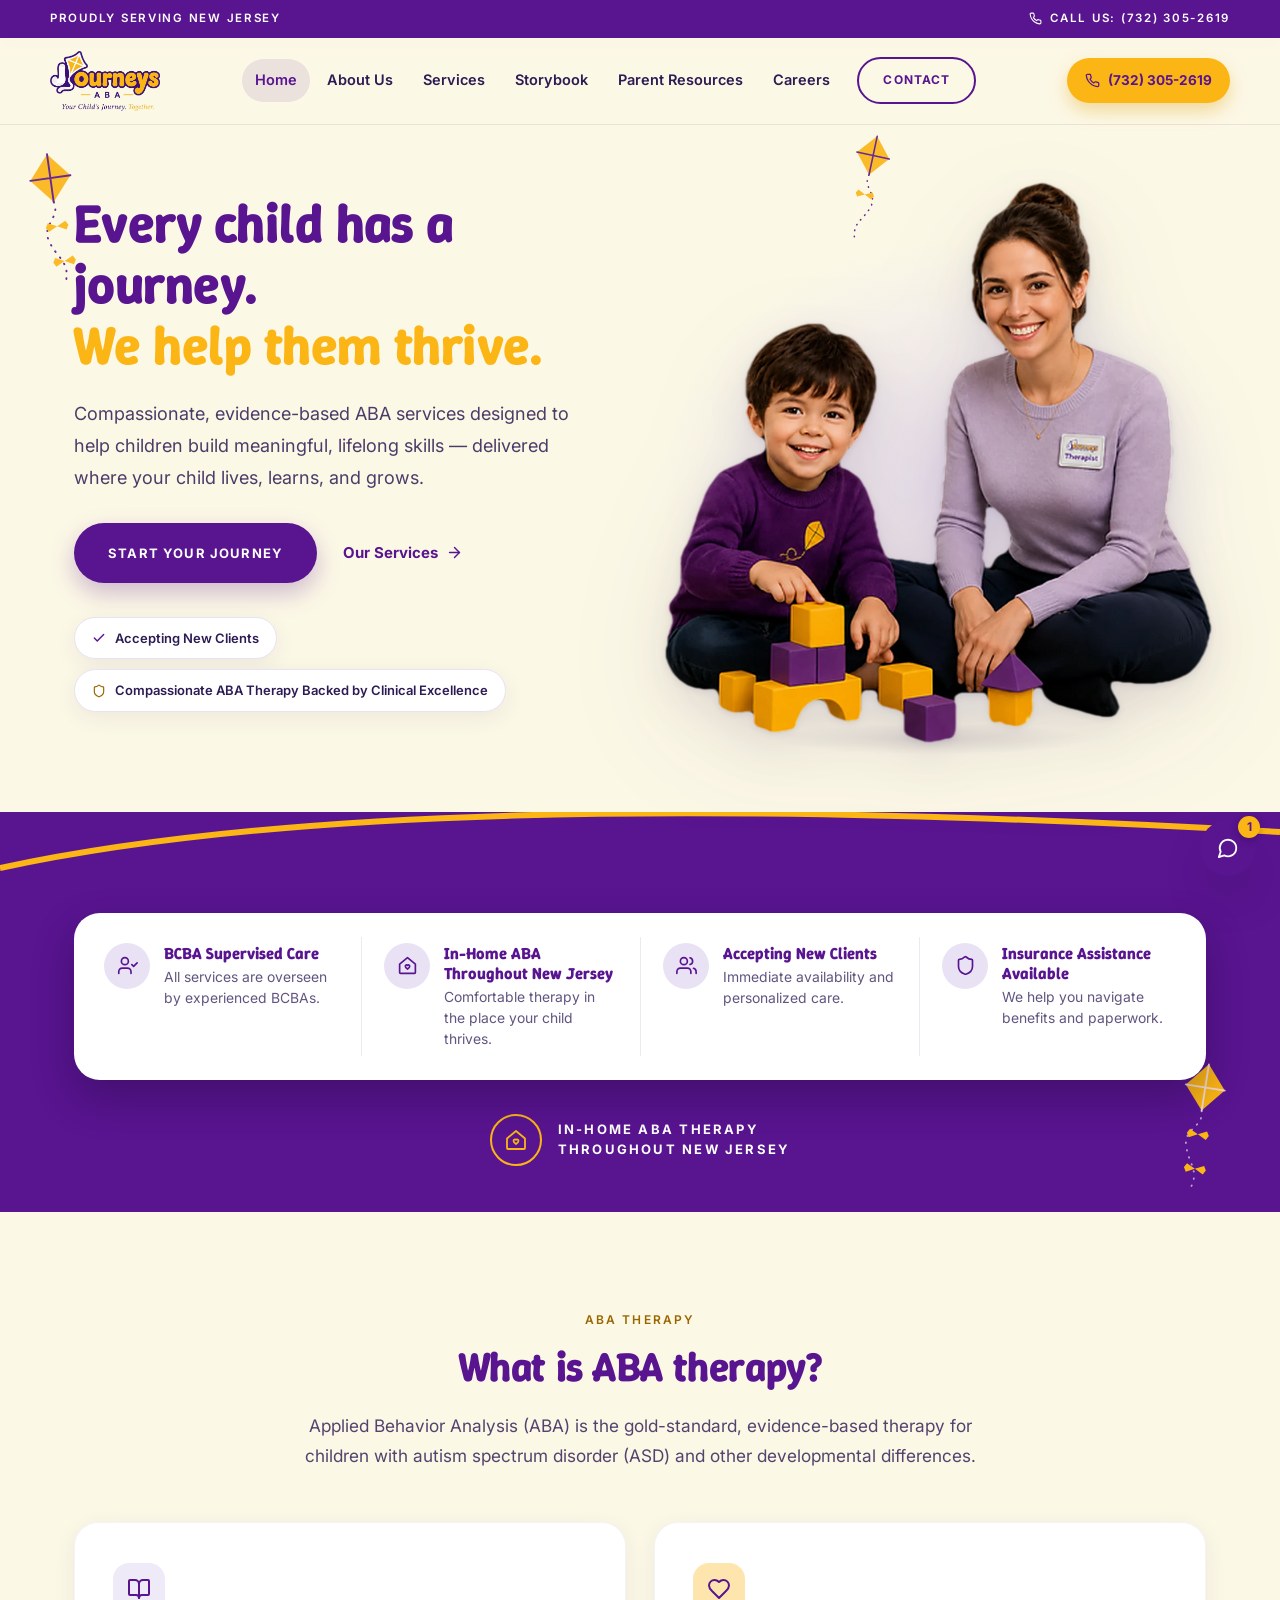
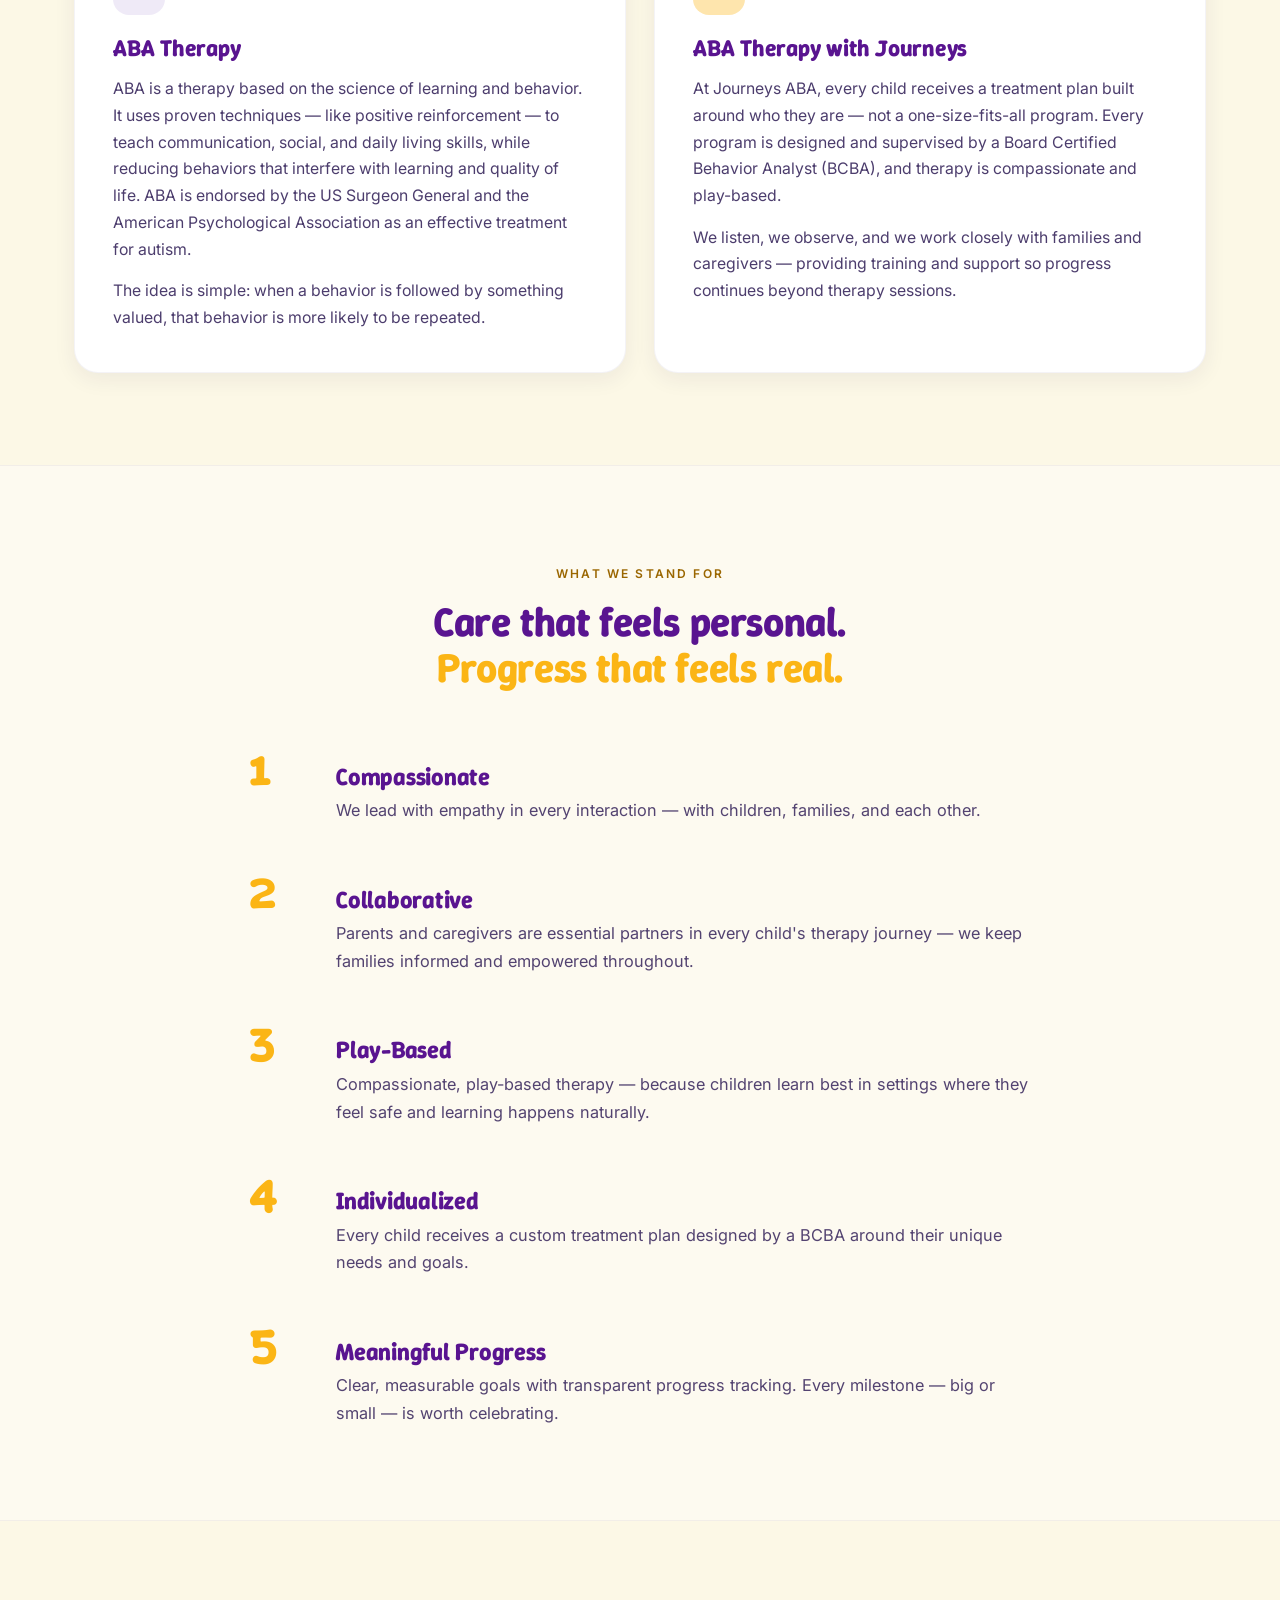
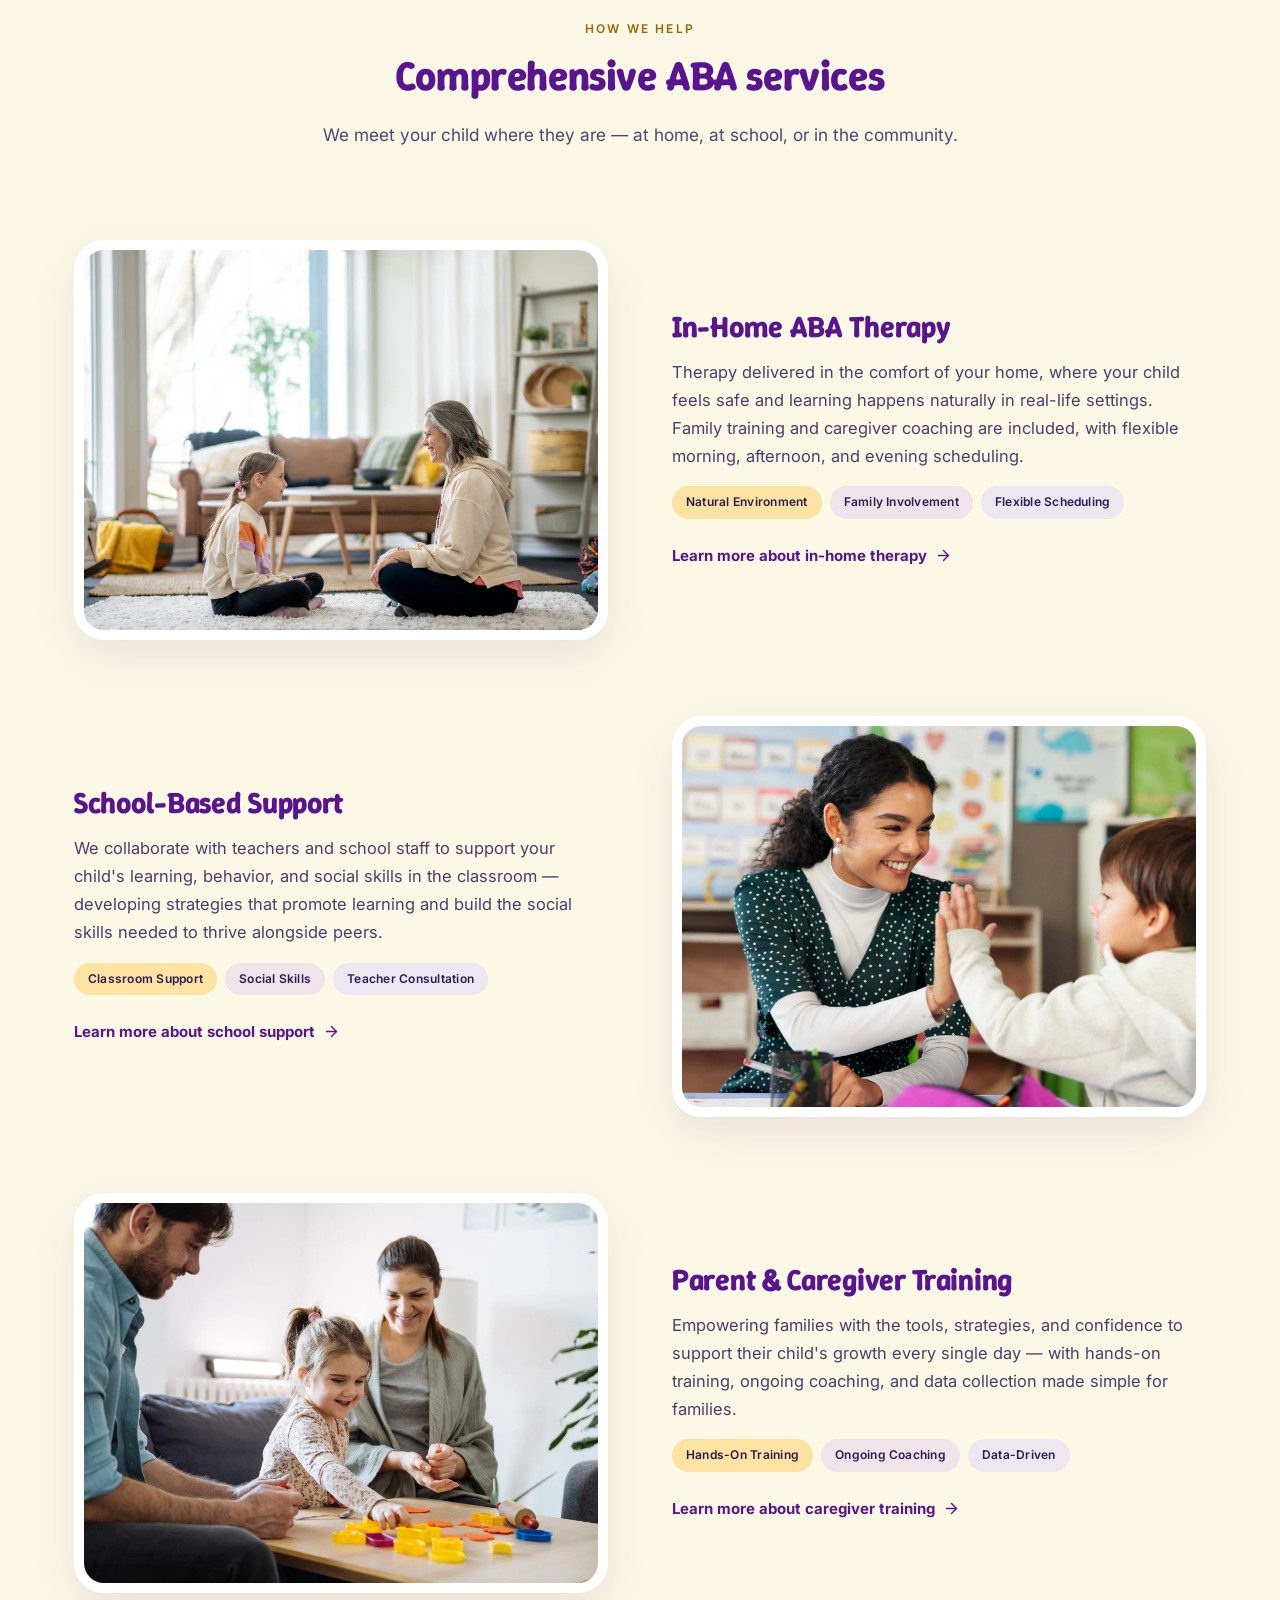
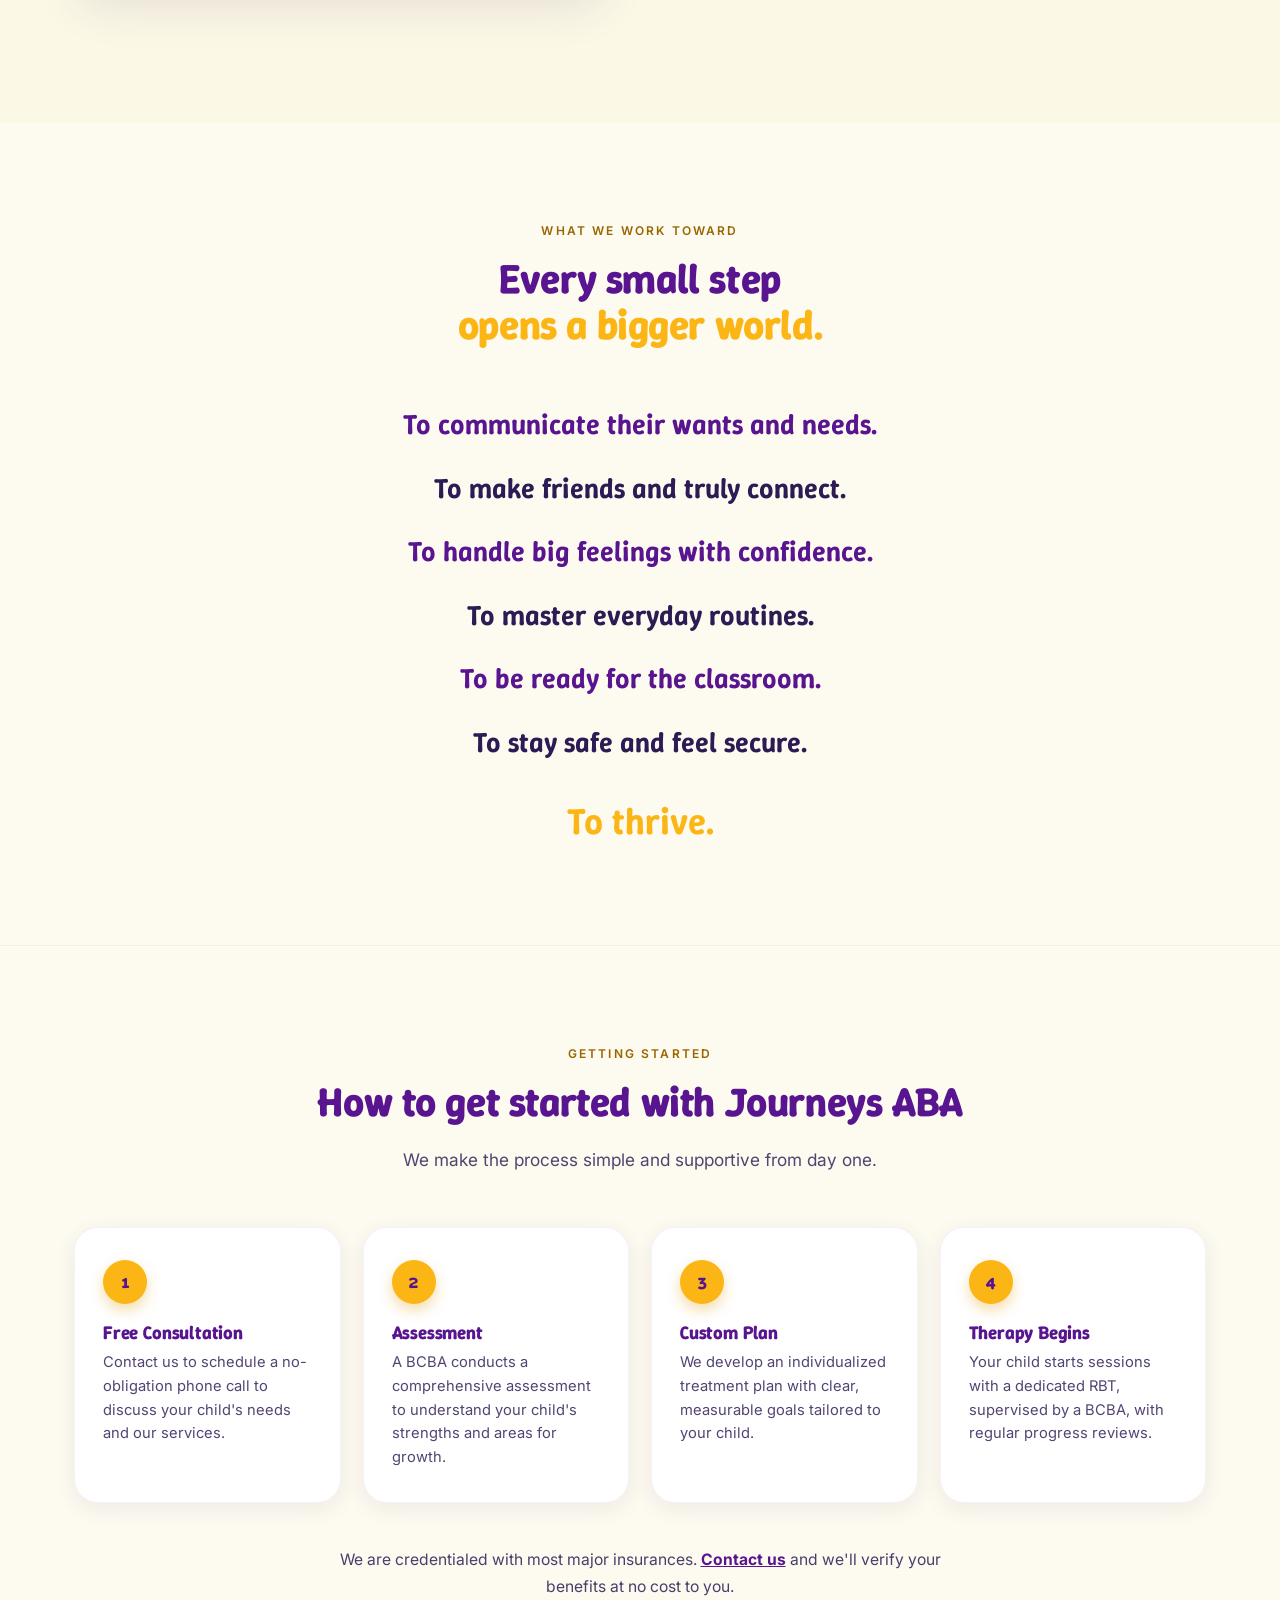
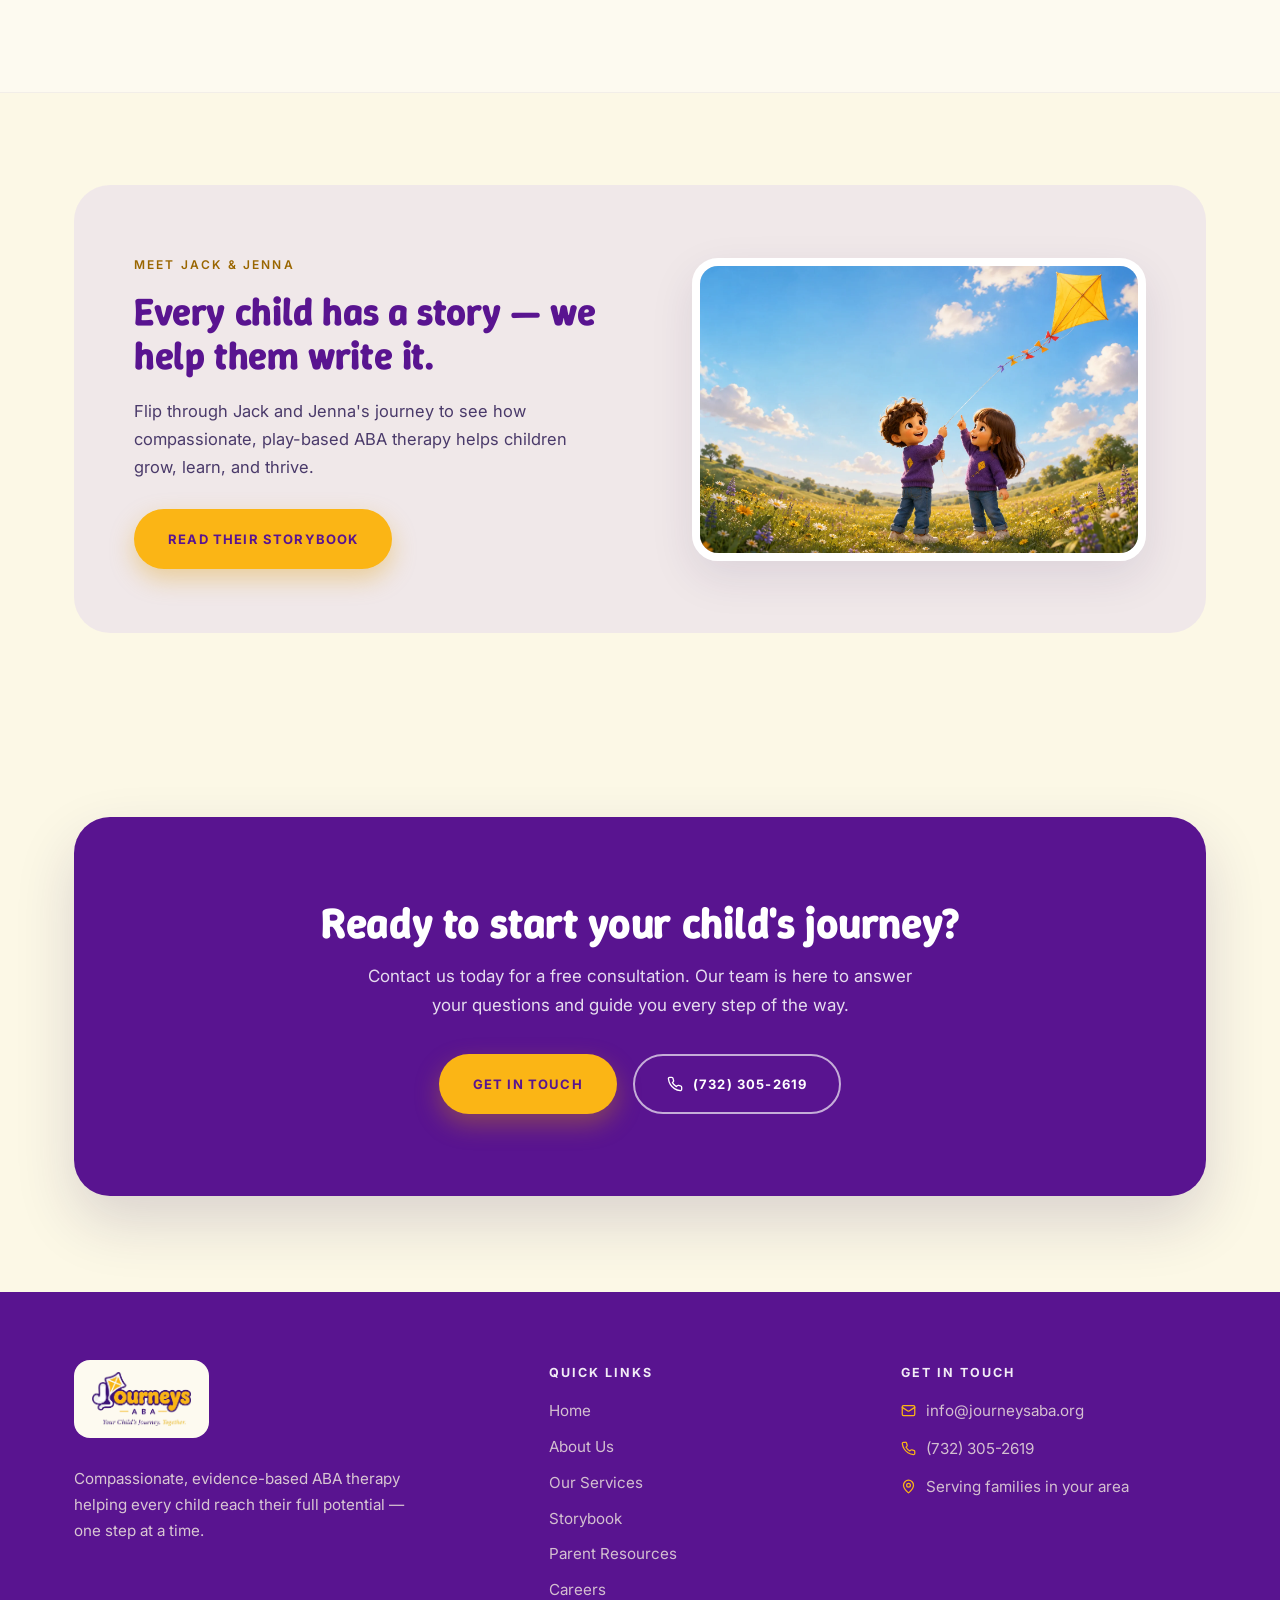
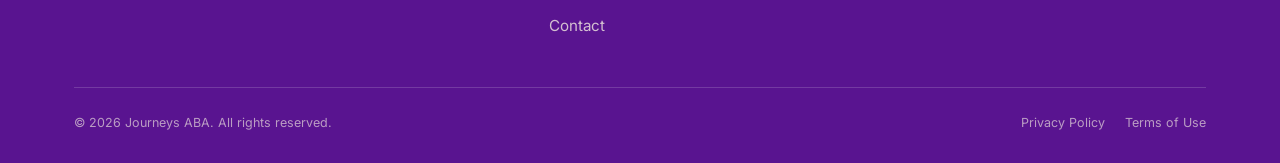
==== index.html @ 52d66a14 "Chat popup: close button + fits short screens - X button top-left of the chat header (his spec), wir" ====
<!doctype html>
<html lang="en">
<head>
  <meta charset="UTF-8">
  <link rel="icon" href="images/favicon.ico">
  <meta name="viewport" content="width=device-width, initial-scale=1.0">
  <title>ABA Therapy in New Jersey — Journeys ABA</title>
  <link rel="canonical" href="https://journeysaba.org/">
  <meta name="description" content="In-home, school and community ABA therapy for children with autism across New Jersey. BCBA-supervised, evidence-based, and accepting new clients.">
  <meta property="og:title" content="ABA Therapy in New Jersey — Journeys ABA">
  <meta property="og:description" content="In-home, school and community ABA therapy for children with autism across New Jersey. BCBA-supervised, evidence-based, and accepting new clients.">
  <meta property="og:type" content="website">
  <meta property="og:url" content="https://journeysaba.org/">
  <meta property="og:site_name" content="Journeys ABA">
  <meta property="og:image" content="https://journeysaba.org/images/og-card.jpg">
  <meta property="og:image:alt" content="A Journeys ABA therapist working through picture flashcards with a young boy at a table">
  <meta name="twitter:card" content="summary_large_image">
  <meta name="theme-color" content="#591490">
  <link rel="preconnect" href="https://fonts.googleapis.com">
  <link rel="preconnect" href="https://fonts.gstatic.com" crossorigin>
  <link href="https://fonts.googleapis.com/css2?family=Inter:wght@400;500;600;700&amp;family=Winky+Sans:wght@500;600;700&amp;display=swap" rel="stylesheet">
  <link rel="stylesheet" href="home.css">
  <script type="application/ld+json">{"@context":"https://schema.org","@type":"MedicalBusiness","name":"Journeys ABA","url":"https://journeysaba.org/","description":"Journeys ABA provides evidence-based Applied Behavior Analysis therapy for children with autism and developmental differences. In-home, school, and community-based services in New Jersey.","areaServed":{"@type":"State","name":"New Jersey"},"medicalSpecialty":"Applied Behavior Analysis","telephone":"+17323052619","logo":"https://journeysaba.org/images/assets-journeys-logo-transparent.png","image":"https://journeysaba.org/images/og-card.jpg","email":"info@journeysaba.org","address":{"@type":"PostalAddress","addressRegion":"NJ","addressCountry":"US"},"openingHoursSpecification":[{"@type":"OpeningHoursSpecification","dayOfWeek":["Monday","Tuesday","Wednesday","Thursday","Friday"],"opens":"08:00","closes":"18:00"}]}</script>
</head>
<body>

  <!-- 1. Top bar -->
  <div class="topbar">
    <div class="container topbar-inner">
      <span>Proudly Serving New Jersey</span>
      <a href="tel:+17323052619" aria-label="Call Journeys ABA at (732) 305-2619">
        <svg xmlns="http://www.w3.org/2000/svg" width="13" height="13" viewBox="0 0 24 24" fill="none" stroke="currentColor" stroke-width="2" stroke-linecap="round" stroke-linejoin="round" aria-hidden="true"><path d="M22 16.92v3a2 2 0 0 1-2.18 2 19.79 19.79 0 0 1-8.63-3.07 19.5 19.5 0 0 1-6-6 19.79 19.79 0 0 1-3.07-8.67A2 2 0 0 1 4.11 2h3a2 2 0 0 1 2 1.72 12.84 12.84 0 0 0 .7 2.81 2 2 0 0 1-.45 2.11L8.09 9.91a16 16 0 0 0 6 6l1.27-1.27a2 2 0 0 1 2.11-.45 12.84 12.84 0 0 0 2.81.7A2 2 0 0 1 22 16.92z"></path></svg>
        Call Us: (732) 305-2619
      </a>
    </div>
  </div>

  <!-- 2. Header -->
  <header class="site-header" id="siteHeader">
    <div class="container header-inner">
      <a class="logo" href="index.html" aria-label="Journeys ABA — Home">
        <img src="images/assets-journeys-logo-transparent.png" alt="Journeys ABA logo — Your Child's Journey. Together.">
      </a>
      <nav class="nav" id="siteNav" aria-label="Main navigation">
        <a class="nav-link is-active" href="index.html" aria-current="page">Home</a>
        <a class="nav-link" href="about.html">About Us</a>
        <a class="nav-link" href="services.html">Services</a>
        <a class="nav-link" href="storybook.html">Storybook</a>
        <a class="nav-link" href="resources.html">Parent Resources</a>
        <a class="nav-link" href="careers.html">Careers</a>
        <a class="btn btn--nav-contact" href="contact.html">Contact</a>
      </nav>
      <a class="phone-pill" href="tel:+17323052619" aria-label="Call Journeys ABA at (732) 305-2619">
        <svg xmlns="http://www.w3.org/2000/svg" width="15" height="15" viewBox="0 0 24 24" fill="none" stroke="currentColor" stroke-width="2" stroke-linecap="round" stroke-linejoin="round" aria-hidden="true"><path d="M22 16.92v3a2 2 0 0 1-2.18 2 19.79 19.79 0 0 1-8.63-3.07 19.5 19.5 0 0 1-6-6 19.79 19.79 0 0 1-3.07-8.67A2 2 0 0 1 4.11 2h3a2 2 0 0 1 2 1.72 12.84 12.84 0 0 0 .7 2.81 2 2 0 0 1-.45 2.11L8.09 9.91a16 16 0 0 0 6 6l1.27-1.27a2 2 0 0 1 2.11-.45 12.84 12.84 0 0 0 2.81.7A2 2 0 0 1 22 16.92z"></path></svg>
        <span class="phone-num">(732) 305-2619</span>
      </a>
      <button class="menu-toggle" id="menuToggle" type="button" aria-expanded="false" aria-controls="siteNav" aria-label="Toggle menu">
        <svg class="icon-menu" xmlns="http://www.w3.org/2000/svg" width="22" height="22" viewBox="0 0 24 24" fill="none" stroke="currentColor" stroke-width="2" stroke-linecap="round" stroke-linejoin="round" aria-hidden="true"><line x1="4" x2="20" y1="6" y2="6"></line><line x1="4" x2="20" y1="12" y2="12"></line><line x1="4" x2="20" y1="18" y2="18"></line></svg>
        <svg class="icon-close" xmlns="http://www.w3.org/2000/svg" width="22" height="22" viewBox="0 0 24 24" fill="none" stroke="currentColor" stroke-width="2" stroke-linecap="round" stroke-linejoin="round" aria-hidden="true"><path d="M18 6 6 18"></path><path d="m6 6 12 12"></path></svg>
      </button>
    </div>
  </header>

  <main>

    <!-- 3. Hero -->
    <section class="hero">
      <span class="hero-kite hero-kite--a" aria-hidden="true"><svg viewBox="0 0 120 235" fill="none"><path d="M60 4 92 42 60 80 28 42Z" fill="#FBB515"/><path d="M60 4v76M28 42h64" stroke="#591490" stroke-width="3" stroke-linecap="round"/><path d="M60 80c8 26-24 32-16 60s28 36 18 66" stroke="#591490" stroke-width="3" stroke-dasharray="1 11" stroke-linecap="round"/><path d="M46 112 60 119 46 126 42 119Z M74 112 60 119 74 126 78 119Z" fill="#FBB515"/><path d="M50 168 64 175 50 182 46 175Z M78 168 64 175 78 182 82 175Z" fill="#FBB515"/></svg></span>
      <span class="hero-kite hero-kite--b" aria-hidden="true"><svg viewBox="0 0 120 235" fill="none"><path d="M60 4 92 42 60 80 28 42Z" fill="#FBB515"/><path d="M60 4v76M28 42h64" stroke="#591490" stroke-width="3" stroke-linecap="round"/><path d="M60 80c-8 26 24 32 16 60s-28 36-18 66" stroke="#591490" stroke-width="3" stroke-dasharray="1 11" stroke-linecap="round"/><path d="M46 112 60 119 46 126 42 119Z M74 112 60 119 74 126 78 119Z" fill="#FBB515"/></svg></span>
      <div class="container">
        <div class="hero-grid">
        <div class="hero-copy">
          <h1 class="two-tone reveal">
            <span class="line-purple">Every child has a journey.</span>
            <span class="line-gold">We help them thrive.</span>
          </h1>
          <p class="hero-lead reveal" style="--d:.1s">Compassionate, evidence-based ABA services designed to help children build meaningful, lifelong skills — delivered where your child lives, learns, and grows.</p>
          <div class="hero-ctas reveal" style="--d:.15s">
            <a class="btn btn--purple" href="contact.html">Start Your Journey</a>
            <a class="link-arrow" href="services.html">Our Services
              <svg xmlns="http://www.w3.org/2000/svg" width="17" height="17" viewBox="0 0 24 24" fill="none" stroke="currentColor" stroke-width="2" stroke-linecap="round" stroke-linejoin="round" aria-hidden="true"><path d="M5 12h14"></path><path d="m12 5 7 7-7 7"></path></svg>
            </a>
          </div>
          <div class="hero-chips reveal" style="--d:.2s">
            <span class="chip chip--gold">
              <svg xmlns="http://www.w3.org/2000/svg" width="14" height="14" viewBox="0 0 24 24" fill="none" stroke="currentColor" stroke-width="2.4" stroke-linecap="round" stroke-linejoin="round" aria-hidden="true"><path d="M20 6 9 17l-5-5"></path></svg>
              Accepting New Clients
            </span>
            <span class="chip">
              <svg xmlns="http://www.w3.org/2000/svg" width="14" height="14" viewBox="0 0 24 24" fill="none" stroke="currentColor" stroke-width="2" stroke-linecap="round" stroke-linejoin="round" aria-hidden="true"><path d="M20 13c0 5-3.5 7.5-7.66 8.95a1 1 0 0 1-.67-.01C7.5 20.5 4 18 4 13V6a1 1 0 0 1 1-1c2 0 4.5-1.2 6.24-2.72a1.17 1.17 0 0 1 1.52 0C14.51 3.81 17 5 19 5a1 1 0 0 1 1 1z"></path></svg>
              Compassionate ABA Therapy Backed by Clinical Excellence
            </span>
          </div>
        </div>

        <div class="hero-art reveal" style="--d:.1s">
          <picture>
            <source srcset="images/home-hero-cutout-v8.webp" type="image/webp">
            <img src="images/home-hero-cutout-v8.jpg" alt="A Journeys ABA therapist and a young boy in a purple kite sweater smiling together beside a tower of purple and gold blocks" fetchpriority="high" width="1100" height="1117">
          </picture>
        </div>
        </div>
      </div>

      <div class="hero-foot">
        <span class="foot-kite" aria-hidden="true"><svg viewBox="0 0 120 235" fill="none"><path d="M60 4 92 42 60 80 28 42Z" fill="#FBB515"/><path d="M60 4v76M28 42h64" stroke="#F1E4FA" stroke-width="3" stroke-linecap="round" opacity=".8"/><path d="M60 80c8 26-24 32-16 60s28 36 18 66" stroke="#F1E4FA" stroke-width="3" stroke-dasharray="1 11" stroke-linecap="round" opacity=".65"/><path d="M46 112 60 119 46 126 42 119Z M74 112 60 119 74 126 78 119Z" fill="#FBB515"/><path d="M50 168 64 175 50 182 46 175Z M78 168 64 175 78 182 82 175Z" fill="#FBB515"/></svg></span>
        <svg class="hero-foot-curve" viewBox="0 0 1440 92" preserveAspectRatio="none" aria-hidden="true">
          <path d="M0 92V70C300 12 760 0 1440 34v58Z" fill="#591490"></path>
          <path d="M0 56C302 -2 762 -14 1440 20" fill="none" stroke="#FBB515" stroke-width="6"></path>
        </svg>
        <div class="container hero-foot-inner">
        <ul class="hero-features reveal" style="--d:.25s">
          <li>
            <span class="hf-ico" aria-hidden="true"><svg xmlns="http://www.w3.org/2000/svg" width="21" height="21" viewBox="0 0 24 24" fill="none" stroke="currentColor" stroke-width="1.9" stroke-linecap="round" stroke-linejoin="round"><path d="M16 21v-2a4 4 0 0 0-4-4H6a4 4 0 0 0-4 4v2"></path><circle cx="9" cy="7" r="4"></circle><path d="m17 11 2 2 4-4"></path></svg></span>
            <span><b>BCBA Supervised Care</b><span>All services are overseen by experienced BCBAs.</span></span>
          </li>
          <li>
            <span class="hf-ico" aria-hidden="true"><svg xmlns="http://www.w3.org/2000/svg" width="21" height="21" viewBox="0 0 24 24" fill="none" stroke="currentColor" stroke-width="1.9" stroke-linecap="round" stroke-linejoin="round"><path d="M3 10.5 12 3l9 7.5V20a1 1 0 0 1-1 1H4a1 1 0 0 1-1-1z"></path><path d="M12 16s-2.5-1.7-2.5-3.2a1.5 1.5 0 0 1 2.5-1.05A1.5 1.5 0 0 1 14.5 12.8C14.5 14.3 12 16 12 16"></path></svg></span>
            <span><b>In-Home ABA Throughout New Jersey</b><span>Comfortable therapy in the place your child thrives.</span></span>
          </li>
          <li>
            <span class="hf-ico" aria-hidden="true"><svg xmlns="http://www.w3.org/2000/svg" width="21" height="21" viewBox="0 0 24 24" fill="none" stroke="currentColor" stroke-width="1.9" stroke-linecap="round" stroke-linejoin="round"><path d="M17 21v-2a4 4 0 0 0-4-4H5a4 4 0 0 0-4 4v2"></path><circle cx="9" cy="7" r="4"></circle><path d="M23 21v-2a4 4 0 0 0-3-3.87"></path><path d="M16 3.13a4 4 0 0 1 0 7.75"></path></svg></span>
            <span><b>Accepting New Clients</b><span>Immediate availability and personalized care.</span></span>
          </li>
          <li>
            <span class="hf-ico" aria-hidden="true"><svg xmlns="http://www.w3.org/2000/svg" width="21" height="21" viewBox="0 0 24 24" fill="none" stroke="currentColor" stroke-width="1.9" stroke-linecap="round" stroke-linejoin="round"><path d="M20 13c0 5-3.5 7.5-7.66 8.95a1 1 0 0 1-.67-.01C7.5 20.5 4 18 4 13V6a1 1 0 0 1 1-1c2 0 4.5-1.2 6.24-2.72a1.17 1.17 0 0 1 1.52 0C14.51 3.81 17 5 19 5a1 1 0 0 1 1 1z"></path></svg></span>
            <span><b>Insurance Assistance Available</b><span>We help you navigate benefits and paperwork.</span></span>
          </li>
        </ul>

          <p class="hero-badge-line">
            <span class="hero-badge" aria-hidden="true"><svg xmlns="http://www.w3.org/2000/svg" width="24" height="24" viewBox="0 0 24 24" fill="none" stroke="currentColor" stroke-width="1.8" stroke-linecap="round" stroke-linejoin="round"><path d="M3 10.5 12 3l9 7.5V20a1 1 0 0 1-1 1H4a1 1 0 0 1-1-1z"></path><path d="M12 16s-2.5-1.7-2.5-3.2a1.5 1.5 0 0 1 2.5-1.05A1.5 1.5 0 0 1 14.5 12.8C14.5 14.3 12 16 12 16"></path></svg></span>
            <span class="hero-badge-text">In-Home ABA Therapy<br>Throughout New Jersey</span>
          </p>
        </div>
      </div>
    </section>

    <!-- 4. What is ABA therapy? -->
    <section class="section">
      <div class="container">
        <div class="section-head reveal">
          <span class="eyebrow">ABA Therapy</span>
          <h2>What is ABA therapy?</h2>
          <p class="lead">Applied Behavior Analysis (ABA) is the gold-standard, evidence-based therapy for children with autism spectrum disorder (ASD) and other developmental differences.</p>
        </div>
        <div class="aba-cards">
          <article class="card reveal">
            <div class="card-icon card-icon--pale" aria-hidden="true">
              <svg xmlns="http://www.w3.org/2000/svg" width="24" height="24" viewBox="0 0 24 24" fill="none" stroke="currentColor" stroke-width="2" stroke-linecap="round" stroke-linejoin="round"><path d="M12 7v14"></path><path d="M3 18a1 1 0 0 1-1-1V4a1 1 0 0 1 1-1h5a4 4 0 0 1 4 4 4 4 0 0 1 4-4h5a1 1 0 0 1 1 1v13a1 1 0 0 1-1 1h-6a3 3 0 0 0-3 3 3 3 0 0 0-3-3z"></path></svg>
            </div>
            <h3>ABA Therapy</h3>
            <p>ABA is a therapy based on the science of learning and behavior. It uses proven techniques — like positive reinforcement — to teach communication, social, and daily living skills, while reducing behaviors that interfere with learning and quality of life. ABA is endorsed by the US Surgeon General and the American Psychological Association as an effective treatment for autism.</p>
            <p>The idea is simple: when a behavior is followed by something valued, that behavior is more likely to be repeated.</p>
          </article>
          <article class="card reveal" style="--d:.1s">
            <div class="card-icon card-icon--butter" aria-hidden="true">
              <svg xmlns="http://www.w3.org/2000/svg" width="24" height="24" viewBox="0 0 24 24" fill="none" stroke="currentColor" stroke-width="2" stroke-linecap="round" stroke-linejoin="round"><path d="M19 14c1.49-1.46 3-3.21 3-5.5A5.5 5.5 0 0 0 16.5 3c-1.76 0-3 .5-4.5 2-1.5-1.5-2.74-2-4.5-2A5.5 5.5 0 0 0 2 8.5c0 2.3 1.5 4.05 3 5.5l7 7Z"></path></svg>
            </div>
            <h3>ABA Therapy with Journeys</h3>
            <p>At Journeys ABA, every child receives a treatment plan built around who they are — not a one-size-fits-all program. Every program is designed and supervised by a Board Certified Behavior Analyst (BCBA), and therapy is compassionate and play-based.</p>
            <p>We listen, we observe, and we work closely with families and caregivers — providing training and support so progress continues beyond therapy sessions.</p>
          </article>
        </div>
      </div>
    </section>

    <!-- 5. Values -->
    <section class="section values">
      <div class="container">
        <div class="section-head reveal">
          <span class="eyebrow">What We Stand For</span>
          <h2 class="two-tone">
            <span class="line-purple">Care that feels personal.</span>
            <span class="line-gold">Progress that feels real.</span>
          </h2>
        </div>
        <div class="values-list">
          <div class="value-row reveal">
            <div class="vnum" aria-hidden="true">1</div>
            <h3>Compassionate</h3>
            <p>We lead with empathy in every interaction — with children, families, and each other.</p>
          </div>
          <div class="value-row reveal" style="--d:.06s">
            <div class="vnum" aria-hidden="true">2</div>
            <h3>Collaborative</h3>
            <p>Parents and caregivers are essential partners in every child's therapy journey — we keep families informed and empowered throughout.</p>
          </div>
          <div class="value-row reveal" style="--d:.12s">
            <div class="vnum" aria-hidden="true">3</div>
            <h3>Play-Based</h3>
            <p>Compassionate, play-based therapy — because children learn best in settings where they feel safe and learning happens naturally.</p>
          </div>
          <div class="value-row reveal" style="--d:.18s">
            <div class="vnum" aria-hidden="true">4</div>
            <h3>Individualized</h3>
            <p>Every child receives a custom treatment plan designed by a BCBA around their unique needs and goals.</p>
          </div>
          <div class="value-row reveal" style="--d:.24s">
            <div class="vnum" aria-hidden="true">5</div>
            <h3>Meaningful Progress</h3>
            <p>Clear, measurable goals with transparent progress tracking. Every milestone — big or small — is worth celebrating.</p>
          </div>
        </div>
      </section>

    <!-- 6. Services -->
    <section class="section">
      <div class="container">
        <div class="section-head reveal">
          <span class="eyebrow">How We Help</span>
          <h2>Comprehensive ABA services</h2>
          <p class="lead">We meet your child where they are — at home, at school, or in the community.</p>
        </div>

        <div class="svc-row">
          <div class="svc-media reveal">
            <img src="images/home-services-in-home.webp" alt="A child and her therapist sitting cross-legged on a living room rug during an in-home ABA session" loading="lazy">
          </div>
          <div class="svc-copy reveal" style="--d:.1s">
            <h3>In-Home ABA Therapy</h3>
            <p>Therapy delivered in the comfort of your home, where your child feels safe and learning happens naturally in real-life settings. Family training and caregiver coaching are included, with flexible morning, afternoon, and evening scheduling.</p>
            <ul class="svc-tags">
              <li class="tag--butter">Natural Environment</li>
              <li class="tag--lilac">Family Involvement</li>
              <li class="tag--pale">Flexible Scheduling</li>
            </ul>
            <a class="link-arrow" href="services.html#in-home">Learn more about in-home therapy
              <svg xmlns="http://www.w3.org/2000/svg" width="17" height="17" viewBox="0 0 24 24" fill="none" stroke="currentColor" stroke-width="2" stroke-linecap="round" stroke-linejoin="round" aria-hidden="true"><path d="M5 12h14"></path><path d="m12 5 7 7-7 7"></path></svg>
            </a>
          </div>
        </div>

        <div class="svc-row svc-row--flip">
          <div class="svc-media reveal">
            <img src="images/home-services-school.webp" alt="A teacher giving a young boy a high-five at his desk in a colorful classroom" loading="lazy">
          </div>
          <div class="svc-copy reveal" style="--d:.1s">
            <h3>School-Based Support</h3>
            <p>We collaborate with teachers and school staff to support your child's learning, behavior, and social skills in the classroom — developing strategies that promote learning and build the social skills needed to thrive alongside peers.</p>
            <ul class="svc-tags">
              <li class="tag--butter">Classroom Support</li>
              <li class="tag--lilac">Social Skills</li>
              <li class="tag--pale">Teacher Consultation</li>
            </ul>
            <a class="link-arrow" href="services.html#school-based">Learn more about school support
              <svg xmlns="http://www.w3.org/2000/svg" width="17" height="17" viewBox="0 0 24 24" fill="none" stroke="currentColor" stroke-width="2" stroke-linecap="round" stroke-linejoin="round" aria-hidden="true"><path d="M5 12h14"></path><path d="m12 5 7 7-7 7"></path></svg>
            </a>
          </div>
        </div>

        <div class="svc-row">
          <div class="svc-media reveal">
            <img src="images/home-services-parent.webp" alt="Parents playing with their young daughter at a table with colorful play-dough shapes" loading="lazy">
          </div>
          <div class="svc-copy reveal" style="--d:.1s">
            <h3>Parent &amp; Caregiver Training</h3>
            <p>Empowering families with the tools, strategies, and confidence to support their child's growth every single day — with hands-on training, ongoing coaching, and data collection made simple for families.</p>
            <ul class="svc-tags">
              <li class="tag--butter">Hands-On Training</li>
              <li class="tag--lilac">Ongoing Coaching</li>
              <li class="tag--pale">Data-Driven</li>
            </ul>
            <a class="link-arrow" href="services.html#parent-training">Learn more about caregiver training
              <svg xmlns="http://www.w3.org/2000/svg" width="17" height="17" viewBox="0 0 24 24" fill="none" stroke="currentColor" stroke-width="2" stroke-linecap="round" stroke-linejoin="round" aria-hidden="true"><path d="M5 12h14"></path><path d="m12 5 7 7-7 7"></path></svg>
            </a>
          </div>
        </div>
      </div>
    </section>

    <!-- 7. Get started -->
    <section class="section aspire">
      <div class="container">
        <div class="section-head reveal">
          <span class="eyebrow">What We Work Toward</span>
          <h2 class="two-tone">
            <span class="line-purple">Every small step</span>
            <span class="line-gold">opens a bigger world.</span>
          </h2>
        </div>
        <ul class="aspire-list reveal">
          <li>To communicate their wants and needs.</li>
          <li>To make friends and truly connect.</li>
          <li>To handle big feelings with confidence.</li>
          <li>To master everyday routines.</li>
          <li>To be ready for the classroom.</li>
          <li>To stay safe and feel secure.</li>
          <li class="aspire-final">To thrive.</li>
        </ul>
      </div>
    </section>

    <section class="section values">
      <div class="container">
        <div class="section-head reveal">
          <span class="eyebrow">Getting Started</span>
          <h2>How to get started with Journeys ABA</h2>
          <p class="lead">We make the process simple and supportive from day one.</p>
        </div>
        <div class="steps">
          <article class="step-card reveal">
            <div class="step-num" aria-hidden="true">1</div>
            <h3>Free Consultation</h3>
            <p>Contact us to schedule a no-obligation phone call to discuss your child's needs and our services.</p>
          </article>
          <article class="step-card reveal" style="--d:.08s">
            <div class="step-num" aria-hidden="true">2</div>
            <h3>Assessment</h3>
            <p>A BCBA conducts a comprehensive assessment to understand your child's strengths and areas for growth.</p>
          </article>
          <article class="step-card reveal" style="--d:.16s">
            <div class="step-num" aria-hidden="true">3</div>
            <h3>Custom Plan</h3>
            <p>We develop an individualized treatment plan with clear, measurable goals tailored to your child.</p>
          </article>
          <article class="step-card reveal" style="--d:.24s">
            <div class="step-num" aria-hidden="true">4</div>
            <h3>Therapy Begins</h3>
            <p>Your child starts sessions with a dedicated RBT, supervised by a BCBA, with regular progress reviews.</p>
          </article>
        </div>
        <p class="insurance-note reveal">We are credentialed with most major insurances. <a href="contact.html">Contact us</a> and we'll verify your benefits at no cost to you.</p>
      </div>
    </section>

    <!-- 8. Storybook teaser -->
    <section class="section">
      <div class="container">
        <div class="storybook-band reveal">
          <div class="storybook-copy">
            <span class="eyebrow">Meet Jack &amp; Jenna</span>
            <h2>Every child has a story — we help them write it.</h2>
            <p>Flip through Jack and Jenna's journey to see how compassionate, play-based ABA therapy helps children grow, learn, and thrive.</p>
            <a class="btn btn--gold" href="storybook.html">Read Their Storybook</a>
          </div>
          <div class="storybook-media">
            <picture>
              <source srcset="images/illustrations-jack-jenna-together-3.webp" type="image/webp">
              <img src="images/illustrations-jack-jenna-together-3.jpg" alt="Jack and Jenna flying a yellow kite together in a flower-filled meadow" loading="lazy">
            </picture>
          </div>
        </div>
      </div>
    </section>

    <!-- 9. Final CTA -->
    <section class="section" style="padding-bottom:0;">
      <div class="container">
        <div class="cta-band reveal">
          <h2>Ready to start your child's journey?</h2>
          <p>Contact us today for a free consultation. Our team is here to answer your questions and guide you every step of the way.</p>
          <div class="cta-actions">
            <a class="btn btn--gold" href="contact.html">Get In Touch</a>
            <a class="btn btn--outline-white" href="tel:+17323052619">
              <svg xmlns="http://www.w3.org/2000/svg" width="16" height="16" viewBox="0 0 24 24" fill="none" stroke="currentColor" stroke-width="2" stroke-linecap="round" stroke-linejoin="round" aria-hidden="true"><path d="M22 16.92v3a2 2 0 0 1-2.18 2 19.79 19.79 0 0 1-8.63-3.07 19.5 19.5 0 0 1-6-6 19.79 19.79 0 0 1-3.07-8.67A2 2 0 0 1 4.11 2h3a2 2 0 0 1 2 1.72 12.84 12.84 0 0 0 .7 2.81 2 2 0 0 1-.45 2.11L8.09 9.91a16 16 0 0 0 6 6l1.27-1.27a2 2 0 0 1 2.11-.45 12.84 12.84 0 0 0 2.81.7A2 2 0 0 1 22 16.92z"></path></svg>
              (732) 305-2619
            </a>
          </div>
        </div>
      </div>
    </section>

  </main>

  <!-- 10. Footer -->
  <footer class="footer">
    <div class="container">
      <div class="footer-grid">
        <div>
          <div class="footer-logo-chip">
            <img src="images/assets-journeys-logo-transparent.png" alt="Journeys ABA logo — Your Child's Journey. Together.">
          </div>
          <p class="footer-tagline">Compassionate, evidence-based ABA therapy helping every child reach their full potential — one step at a time.</p>
        </div>
        <div>
          <h4>Quick Links</h4>
          <nav class="footer-links" aria-label="Footer navigation">
            <a href="index.html">Home</a>
            <a href="about.html">About Us</a>
            <a href="services.html">Our Services</a>
            <a href="storybook.html">Storybook</a>
            <a href="resources.html">Parent Resources</a>
            <a href="careers.html">Careers</a>
            <a href="contact.html">Contact</a>
          </nav>
        </div>
        <div>
          <h4>Get In Touch</h4>
          <div class="footer-contact">
            <a href="mailto:info@journeysaba.org">
              <svg xmlns="http://www.w3.org/2000/svg" width="15" height="15" viewBox="0 0 24 24" fill="none" stroke="currentColor" stroke-width="2" stroke-linecap="round" stroke-linejoin="round" aria-hidden="true"><rect width="20" height="16" x="2" y="4" rx="2"></rect><path d="m22 7-8.97 5.7a1.94 1.94 0 0 1-2.06 0L2 7"></path></svg>
              info@journeysaba.org
            </a>
            <a href="tel:+17323052619">
              <svg xmlns="http://www.w3.org/2000/svg" width="15" height="15" viewBox="0 0 24 24" fill="none" stroke="currentColor" stroke-width="2" stroke-linecap="round" stroke-linejoin="round" aria-hidden="true"><path d="M22 16.92v3a2 2 0 0 1-2.18 2 19.79 19.79 0 0 1-8.63-3.07 19.5 19.5 0 0 1-6-6 19.79 19.79 0 0 1-3.07-8.67A2 2 0 0 1 4.11 2h3a2 2 0 0 1 2 1.72 12.84 12.84 0 0 0 .7 2.81 2 2 0 0 1-.45 2.11L8.09 9.91a16 16 0 0 0 6 6l1.27-1.27a2 2 0 0 1 2.11-.45 12.84 12.84 0 0 0 2.81.7A2 2 0 0 1 22 16.92z"></path></svg>
              (732) 305-2619
            </a>
            <span class="footer-line">
              <svg xmlns="http://www.w3.org/2000/svg" width="15" height="15" viewBox="0 0 24 24" fill="none" stroke="currentColor" stroke-width="2" stroke-linecap="round" stroke-linejoin="round" aria-hidden="true"><path d="M20 10c0 4.993-5.539 10.193-7.399 11.799a1 1 0 0 1-1.202 0C9.539 20.193 4 14.993 4 10a8 8 0 0 1 16 0"></path><circle cx="12" cy="10" r="3"></circle></svg>
              Serving families in your area
            </span>
          </div>
        </div>
      </div>
      <div class="footer-bottom">
        <p style="margin:0;">© 2026 Journeys ABA. All rights reserved.</p>
        <nav aria-label="Legal">
          <a href="privacy.html">Privacy Policy</a>
          <a href="terms.html">Terms of Use</a>
        </nav>
      </div>
    </div>
  </footer>

  <!-- 11. Chat assistant (same widget as the rest of the site; site.js rebuilds the popup into the AI chat) -->
  <div id="lsb-chat-pop" style="display:none;position:fixed;bottom:92px;right:24px;z-index:70;background:#fff;border-radius:16px;box-shadow:0 20px 40px rgba(0,0,0,.18);padding:20px;width:280px;font-family:'Open Sans',sans-serif;"><h4 style="font-family:Nunito,sans-serif;font-weight:800;color:#591490;font-size:17px;margin-bottom:10px;">Questions? We're here.</h4><a href="tel:+17323052619" style="display:block;padding:10px 12px;margin-bottom:8px;background:#F1EBF9;border-radius:10px;color:#591490;font-weight:700;text-decoration:none;">&#128222; Call (732) 305-2619</a><a href="mailto:info@journeysaba.org" style="display:block;padding:10px 12px;margin-bottom:8px;background:#F1EBF9;border-radius:10px;color:#591490;font-weight:700;text-decoration:none;">&#9993;&#65039; info@journeysaba.org</a><a href="contact.html" style="display:block;padding:10px 12px;background:#FBB515;border-radius:10px;color:#591490;font-weight:700;text-decoration:none;text-align:center;">Request a Free Consultation</a></div>
  <button id="lsb-chat" style="position:fixed;bottom:24px;right:24px;z-index:50;width:56px;height:56px;border-radius:9999px;background:#591490;color:#fff;border:0;cursor:pointer;box-shadow:0 25px 50px -12px rgba(0,0,0,.25);display:flex;align-items:center;justify-content:center;" aria-label="Contact us"><svg xmlns="http://www.w3.org/2000/svg" width="22" height="22" viewBox="0 0 24 24" fill="none" stroke="currentColor" stroke-width="2" stroke-linecap="round" stroke-linejoin="round"><path d="M7.9 20A9 9 0 1 0 4 16.1L2 22Z"></path></svg></button>

  <script>
    (function () {
      // Mobile menu toggle
      var header = document.getElementById('siteHeader');
      var toggle = document.getElementById('menuToggle');
      if (toggle) {
        toggle.addEventListener('click', function () {
          var open = header.classList.toggle('menu-open');
          toggle.setAttribute('aria-expanded', open ? 'true' : 'false');
        });
      }

      // Fade-up on scroll
      var items = document.querySelectorAll('.reveal');
      if ('IntersectionObserver' in window) {
        var io = new IntersectionObserver(function (entries) {
          entries.forEach(function (entry) {
            if (entry.isIntersecting) {
              entry.target.classList.add('is-in');
              io.unobserve(entry.target);
            }
          });
        }, { threshold: 0.12, rootMargin: '0px 0px -40px 0px' });
        items.forEach(function (el) { io.observe(el); });
      } else {
        items.forEach(function (el) { el.classList.add('is-in'); });
      }
    })();
  </script>

  <script>
    /* Chat bubble -> AI assistant (OpenAI via Cloudflare Worker proxy).
       Mirrors the chat init in site.js — site.js itself is not loaded here because
       its mobile-menu code would duplicate this page's own menu toggle. */
    (function () {
      var chat = document.getElementById('lsb-chat');
      if (!chat) return;
      var pop = document.getElementById('lsb-chat-pop');
      var CHAT_API = 'https://journeysaba-chat.avrumy95.workers.dev';
      var history = []; // {role, content} pairs sent to the assistant
      var busy = false;

      pop.style.width = 'min(340px, calc(100vw - 32px))';
      pop.style.padding = '0';
      pop.style.overflow = 'hidden';
      pop.innerHTML =
        '<div style="background:#591490;color:#fff;padding:14px 18px 14px 46px;position:relative;">' +
        '<button id="lsb-chat-x" type="button" aria-label="Close chat" style="position:absolute;left:10px;top:14px;width:28px;height:28px;border:0;border-radius:8px;background:rgba(255,255,255,.16);color:#fff;font-size:14px;line-height:1;cursor:pointer;">&#10005;</button>' +
          '<div style="font-family:Nunito,sans-serif;font-weight:800;font-size:16px;">Journeys ABA Assistant</div>' +
          '<div style="font-size:12px;opacity:.85;">Ask about ABA therapy, insurance, or getting started</div>' +
        '</div>' +
        '<div id="lsb-chat-msgs" style="height:clamp(140px, calc(100vh - 360px), 300px);overflow-y:auto;padding:14px;background:#FAF7FE;display:flex;flex-direction:column;gap:8px;"></div>' +
        '<form id="lsb-chat-form" style="display:flex;gap:8px;padding:10px;border-top:1px solid #E9E2F4;background:#fff;">' +
          '<input id="lsb-chat-in" type="text" placeholder="Type your question&hellip;" autocomplete="off" maxlength="600" ' +
            'style="flex:1;border:1.5px solid #DFD3F0;border-radius:10px;padding:9px 12px;font-family:\'Open Sans\',sans-serif;font-size:14px;outline-color:#591490;" />' +
          '<button type="submit" aria-label="Send" style="background:#FBB515;color:#591490;border:0;border-radius:10px;width:42px;cursor:pointer;font-size:16px;">&#10148;</button>' +
        '</form>' +
        '<div style="padding:7px 12px;background:#fff;border-top:1px solid #EFE9F8;text-align:center;font-size:12px;">' +
          'Prefer to talk? <a href="tel:+17323052619" style="color:#9A6600;font-weight:700;text-decoration:none;">(732) 305-2619</a>' +
        '</div>';

      var closeEl = pop.querySelector('#lsb-chat-x');
      if (closeEl) closeEl.addEventListener('click', function (e) {
        e.stopPropagation();
        pop.style.display = 'none';
      });
      var msgsEl = pop.querySelector('#lsb-chat-msgs');
      var formEl = pop.querySelector('#lsb-chat-form');
      var inEl = pop.querySelector('#lsb-chat-in');

      function addMsg(text, who) {
        var b = document.createElement('div');
        b.style.cssText = who === 'user'
          ? 'align-self:flex-end;background:#591490;color:#fff;border-radius:14px 14px 4px 14px;padding:9px 13px;max-width:85%;font-size:14px;line-height:1.45;font-family:\'Open Sans\',sans-serif;white-space:pre-wrap;'
          : 'align-self:flex-start;background:#fff;color:#2D1B54;border:1px solid #E9E2F4;border-radius:14px 14px 14px 4px;padding:9px 13px;max-width:85%;font-size:14px;line-height:1.45;font-family:\'Open Sans\',sans-serif;white-space:pre-wrap;';
        b.textContent = text;
        msgsEl.appendChild(b);
        msgsEl.scrollTop = msgsEl.scrollHeight;
        return b;
      }

      addMsg('Hi! 👋 I’m the Journeys ABA assistant. Ask me anything about ABA therapy, our services, insurance, or how to get started!', 'bot');

      formEl.addEventListener('submit', function (e) {
        e.preventDefault();
        var q = inEl.value.replace(/^\s+|\s+$/g, '');
        if (!q || busy) return;
        inEl.value = '';
        addMsg(q, 'user');
        history.push({ role: 'user', content: q });
        busy = true;
        var typing = addMsg('• • •', 'bot');
        typing.style.opacity = '.55';
        fetch(CHAT_API, {
          method: 'POST',
          headers: { 'Content-Type': 'application/json' },
          body: JSON.stringify({ messages: history.slice(-10) }),
        }).then(function (r) { return r.json(); }).then(function (j) {
          var reply = (j && j.reply) || 'I’m having trouble right now — please call us at (732) 305-2619!';
          typing.style.opacity = '1';
          typing.textContent = reply;
          history.push({ role: 'assistant', content: reply });
          msgsEl.scrollTop = msgsEl.scrollHeight;
        }).catch(function () {
          typing.style.opacity = '1';
          typing.textContent = 'I’m having trouble connecting — please call us at (732) 305-2619 or use the form on our Contact page!';
        }).then(function () { busy = false; });
      });

      chat.addEventListener('click', function () {
        var open = pop.style.display === 'none';
        pop.style.display = open ? 'block' : 'none';
        if (open) inEl.focus();
      });
    })();
  </script>

  <script>
    /* Chat attention: pulse + badge until seen; auto-open once per session. */
    (function () {
      var btn = document.getElementById('lsb-chat');
      var pop = document.getElementById('lsb-chat-pop');
      if (!btn || !pop) return;
      var KEY = 'jabaChatSeen';
      function markSeen() {
        btn.classList.add('lsb-chat--seen');
        try { sessionStorage.setItem(KEY, '1'); } catch (e) {}
      }
      var seen = false;
      try { seen = !!sessionStorage.getItem(KEY); } catch (e) {}
      if (seen) { btn.classList.add('lsb-chat--seen'); }
      btn.addEventListener('click', markSeen);
      var isContact = /contact\.html/.test(location.pathname);
      if (!seen && !isContact) {
        setTimeout(function () {
          if (pop.style.display === 'none') {
            pop.classList.add('lsb-pop-in');
            pop.style.display = 'block';   /* open WITHOUT focusing the input */
            markSeen();
          }
        }, 6500);
      }
    })();
  </script>
</body>
</html>
---- home.css ----
/* ============================================================
   Journeys ABA — Site-wide stylesheet (all pages)
   Adept-style design language.
   ============================================================ */

:root {
  /* Brand palette. Gold #FBB515 is the logo's own gold. The purple is #591490,
     matched to viventium.com per the client — a lighter, less blue violet than
     the logo's #3B127A. Bright gold is a FILL colour only; gold text on light
     backgrounds uses --gold-ink so it stays readable. */
  --cream: #FCF8E6;
  --card: #FFFFFF;
  --card-tint: #FDFAF0;
  --ink: #2D1B54;
  --purple: #591490;
  --purple-deep: #421070;
  --purple-soft: #6A3E9B;
  --gold: #FBB515;
  --gold-deep: #E09C00;
  --gold-ink: #9A6600;
  --lilac: #D9C9EE;
  --pale: #E9E2F4;
  --shadow-card: 0 6px 22px rgba(45, 27, 84, .07);
  --shadow-soft: 0 16px 44px rgba(45, 27, 84, .10);
  --shadow-lift: 0 26px 60px rgba(45, 27, 84, .16);
  --radius-card: 24px;
  --radius-img: 30px;
  --font-head: "Winky Sans", "Trebuchet MS", sans-serif;
  --font-body: "Inter", "Helvetica Neue", Arial, sans-serif;
}

/* ---------- Reset / base ---------- */
*, *::before, *::after { box-sizing: border-box; }
html { scroll-behavior: smooth; }
body {
  margin: 0;
  font-family: var(--font-body);
  font-size: 16.5px;
  line-height: 1.7;
  color: var(--ink);
  background: var(--cream);
  -webkit-font-smoothing: antialiased;
  text-rendering: optimizeLegibility;
}
img { max-width: 100%; display: block; }
a { color: var(--purple); }

h1, h2, h3, h4 {
  font-family: var(--font-head);
  font-weight: 700;
  color: var(--purple);
  line-height: 1.14;
  margin: 0 0 .5em;
  letter-spacing: -0.01em;
}
p { margin: 0 0 1em; }

.container {
  max-width: 1180px;
  margin-inline: auto;
  padding-inline: 24px;
}

/* ---------- Utilities ---------- */
.eyebrow {
  display: inline-block;
  font-size: 12px;
  font-weight: 600;
  letter-spacing: .18em;
  text-transform: uppercase;
  color: var(--gold-ink);
  margin-bottom: 14px;
}
.eyebrow--purple { color: var(--purple); }

.two-tone .line-purple { color: var(--purple); display: block; }
.two-tone .line-gold { display: block; }

/* Flat gold display type, as drawn in the client's own brochure — no outline. */
.two-tone .line-gold,
.value-row .vnum,
.aspire-list li.aspire-final { color: var(--gold); }

.btn {
  display: inline-flex;
  align-items: center;
  justify-content: center;
  gap: 10px;
  border-radius: 999px;
  padding: 17px 32px;
  font-family: var(--font-body);
  font-size: 13px;
  font-weight: 700;
  letter-spacing: .09em;
  text-transform: uppercase;
  text-decoration: none;
  border: 2px solid transparent;
  cursor: pointer;
  transition: background-color .25s ease, color .25s ease, transform .25s ease, box-shadow .25s ease, border-color .25s ease;
}
.btn svg { flex: none; }
.btn:hover { transform: translateY(-2px); }
.btn:active { transform: translateY(0); }

.btn--purple { background: var(--purple); color: #fff; box-shadow: 0 10px 24px rgba(89, 20, 144, .28); }
.btn--purple:hover { background: var(--purple-deep); color: #fff; box-shadow: 0 16px 30px rgba(89, 20, 144, .34); }

.btn--gold { background: var(--gold); color: var(--purple); box-shadow: 0 10px 24px rgba(224, 156, 0, .34); }
.btn--gold:hover { background: var(--gold-deep); color: var(--purple); box-shadow: 0 16px 30px rgba(224, 156, 0, .4); }

.btn--outline-white { border-color: rgba(255, 255, 255, .65); color: #fff; background: transparent; }
.btn--outline-white:hover { background: rgba(255, 255, 255, .12); color: #fff; }

.link-arrow {
  display: inline-flex;
  align-items: center;
  gap: 8px;
  font-weight: 700;
  font-size: 15px;
  color: var(--purple);
  text-decoration: none;
  border-bottom: 2px solid transparent;
  transition: color .2s ease, gap .2s ease;
}
.link-arrow:hover { color: var(--gold-ink); gap: 12px; }

.section { padding: 92px 0; }
.section-head { max-width: 720px; margin: 0 auto 52px; text-align: center; }
.section-head h2 { font-size: clamp(1.9rem, 3.2vw, 2.6rem); }
.section-head .lead { font-size: 1.08rem; color: rgba(45, 27, 84, .82); margin: 0; }

/* ---------- Reveal on scroll ---------- */
.reveal {
  opacity: 0;
  transform: translateY(22px);
  transition: opacity .7s ease var(--d, 0s), transform .7s ease var(--d, 0s);
}
.reveal.is-in { opacity: 1; transform: none; }

/* Hover lift on the card-ish blocks. These all carry .reveal, so the reveal
   transition is re-stated here to keep the stagger, and the lift itself rides
   on `translate` so it can't fight the reveal's transform. */
.card, .step-card, .value-row {
  transition:
    opacity .7s ease var(--d, 0s), transform .7s ease var(--d, 0s),
    translate .35s ease, box-shadow .35s ease;
}
.card:hover, .step-card:hover {
  translate: 0 -5px;
  box-shadow: 0 22px 46px rgba(45, 27, 84, .14);
}
.value-row:hover { translate: 0 -3px; }

@media (prefers-reduced-motion: reduce) {
  html { scroll-behavior: auto; }
  .reveal { opacity: 1; transform: none; transition: none; }
  .card, .step-card, .value-row { transition: none; }
  .card:hover, .step-card:hover, .value-row:hover { translate: none; }
  .hero-kite svg { animation: none; }
}

/* ---------- Top bar ---------- */
.topbar { background: var(--purple); color: #fff; }
.topbar-inner {
  display: flex;
  align-items: center;
  justify-content: space-between;
  flex-wrap: wrap;
  gap: 4px 24px;
  padding: 9px 0;
  font-size: 11.5px;
  font-weight: 600;
  letter-spacing: .15em;
  text-transform: uppercase;
}
.topbar a { color: #fff; text-decoration: none; display: inline-flex; align-items: center; gap: 8px; }
.topbar a:hover { color: var(--gold); }
.topbar svg { flex: none; }

/* ---------- Header ---------- */
.site-header {
  position: sticky;
  top: 0;
  z-index: 60;
  background: rgba(252, 248, 230, .93);
  -webkit-backdrop-filter: blur(10px);
  backdrop-filter: blur(10px);
  border-bottom: 1px solid rgba(45, 27, 84, .09);
}
.header-inner {
  display: flex;
  align-items: center;
  justify-content: space-between;
  gap: 16px;
  padding: 13px 0;
  position: relative;
}
.logo { display: inline-flex; flex: none; }
.logo img { height: 60px; width: auto; }

.nav { display: flex; align-items: center; gap: 4px; }
.nav-link {
  padding: 9px 13px;
  border-radius: 999px;
  font-size: 14.5px;
  font-weight: 600;
  color: var(--ink);
  text-decoration: none;
  transition: color .2s ease, background-color .2s ease;
  white-space: nowrap;
}
.nav-link:hover { color: var(--purple); background: rgba(89, 20, 144, .08); }
.nav-link.is-active { color: var(--purple); background: rgba(89, 20, 144, .1); }

.btn--nav-contact {
  margin-left: 10px;
  padding: 11px 24px;
  font-size: 12px;
  border-color: var(--purple);
  color: var(--purple);
  background: transparent;
}
.btn--nav-contact:hover { background: var(--purple); color: #fff; }

.phone-pill {
  display: inline-flex;
  align-items: center;
  gap: 8px;
  margin-left: 8px;
  background: var(--gold);
  color: var(--purple);
  border-radius: 999px;
  padding: 11px 18px;
  font-size: 13.5px;
  font-weight: 700;
  text-decoration: none;
  white-space: nowrap;
  box-shadow: 0 8px 18px rgba(224, 156, 0, .34);
  transition: background-color .2s ease, transform .2s ease;
}
.phone-pill:hover { background: var(--gold-deep); transform: translateY(-1px); }
.phone-pill svg { flex: none; }

.menu-toggle {
  display: none;
  border: 0;
  background: rgba(89, 20, 144, .08);
  color: var(--purple);
  width: 44px;
  height: 44px;
  border-radius: 12px;
  align-items: center;
  justify-content: center;
  cursor: pointer;
}
.menu-toggle:hover { background: rgba(89, 20, 144, .16); }
.menu-toggle .icon-close { display: none; }
.site-header.menu-open .menu-toggle .icon-menu { display: none; }
.site-header.menu-open .menu-toggle .icon-close { display: block; }

/* ---------- Hero ---------- */
.hero { position: relative; padding: 34px 0 0; overflow: hidden; }
.hero-grid {
  display: grid;
  grid-template-columns: 1.04fr .96fr;
  gap: 60px;
  align-items: center;
}
.hero-copy { max-width: 560px; padding: 34px 0 54px; }
.hero h1 {
  font-size: clamp(2.4rem, 4.2vw, 3.55rem);
  margin-bottom: 22px;
}

/* Art panel: the photo sits on a stacked purple/gold petal, so the picture is
   contained on one side instead of running the full width behind the words. */
/* Cut-out photo standing straight on the cream — no frame, no shapes, per the
   client's mockup. WebP carries the alpha; the JPEG fallback is pre-composited
   onto --cream so it looks identical. */
.hero-art { position: relative; }
/* Soft lilac pool of light behind the figures so the cut-out melts into the
   page instead of sitting on it. */
.hero-art::before {
  content: "";
  position: absolute;
  z-index: 0;
  inset: -6% -10% 2% -14%;
  background: radial-gradient(58% 52% at 52% 58%, rgba(217, 201, 238, .55) 0%, rgba(233, 226, 244, .28) 55%, rgba(252, 248, 230, 0) 78%);
  pointer-events: none;
}
/* Grounding contact shadow under them. */
.hero-art::after {
  content: "";
  position: absolute;
  z-index: 0;
  left: 4%; right: 10%;
  bottom: -6px;
  height: 44px;
  background: radial-gradient(closest-side, rgba(45, 27, 84, .12), rgba(45, 27, 84, 0) 72%);
  pointer-events: none;
}
.hero-art picture { display: block; position: relative; z-index: 1; }
.hero-art img {
  width: 112%;
  max-width: none;
  margin-left: -8%;
  height: auto;
  /* A hair of blur feathers the cut-out's alpha edge so it doesn't read as a
     hard line on the cream, then a close contact shadow under two wider, softer
     ones instead of the single offset band. */
  filter:
    blur(.35px)
    drop-shadow(0 2px 3px rgba(45, 27, 84, .10))
    drop-shadow(0 14px 24px rgba(45, 27, 84, .10))
    drop-shadow(0 34px 54px rgba(45, 27, 84, .07));
}

/* Kites drifting behind the hero — the motif from the client's brochure. */
.hero-kite { position: absolute; z-index: 0; pointer-events: none; opacity: .9; }
/* The drift sits on the svg so the wrapper keeps its resting rotation. */
.hero-kite svg { width: 100%; height: auto; display: block; animation: kite-drift 9s ease-in-out infinite; }
.hero-kite--a { width: 76px; top: 26px; left: 1.5%; transform: rotate(-8deg); }
.hero-kite--b { width: 62px; top: 8px; right: 30%; transform: rotate(12deg); }
.hero-kite--b svg { animation-duration: 11.5s; animation-delay: -3.5s; }
@keyframes kite-drift {
  0%   { transform: translate(0, 0) rotate(0deg); }
  33%  { transform: translate(5px, -9px) rotate(2.5deg); }
  66%  { transform: translate(-4px, -5px) rotate(-2deg); }
  100% { transform: translate(0, 0) rotate(0deg); }
}
/* Gold kite riding on the purple foot, as in the brochure's bottom corner. */
.foot-kite {
  position: absolute;
  z-index: 2;
  width: 74px;
  right: 3.5%;
  bottom: 6px;
  transform: rotate(9deg);
  pointer-events: none;
}
.foot-kite svg { animation: kite-drift 10s ease-in-out -2s infinite; }
.foot-kite svg { width: 100%; height: auto; display: block; }

/* Curved purple foot closing the hero, with the thin gold arc above it. */
.hero-foot { position: relative; margin-top: 46px; background: var(--purple); }
.hero-foot-curve {
  display: block;
  width: 100%;
  height: 92px;
  margin-bottom: -1px;
  position: relative;
  z-index: 1;
}
.hero-foot-inner { position: relative; z-index: 2; padding: 10px 24px 46px; }

.hero-badge-line {
  display: flex;
  align-items: center;
  justify-content: center;
  gap: 16px;
  margin: 34px 0 0;
  text-align: left;
}
.hero-badge {
  flex: none;
  width: 52px; height: 52px;
  border-radius: 50%;
  border: 2px solid var(--gold);
  color: var(--gold);
  display: flex; align-items: center; justify-content: center;
}
.hero-badge-text {
  font-family: var(--font-body);
  font-size: 13px;
  font-weight: 700;
  letter-spacing: .17em;
  text-transform: uppercase;
  line-height: 1.5;
  color: #fff;
}

/* Trust strip, sitting on the purple foot */
.hero-features {
  position: relative;
  z-index: 3;
  margin: 0;
  padding: 24px 8px;
  list-style: none;
  display: grid;
  grid-template-columns: repeat(4, 1fr);
  background: var(--card);
  border-radius: 26px;
  box-shadow: 0 18px 42px rgba(18, 5, 38, .30);
}
.hero-features li { display: flex; align-items: flex-start; gap: 14px; padding: 6px 22px; }
.hero-features li + li { border-left: 1px solid rgba(45, 27, 84, .09); }
.hero-features .hf-ico {
  flex: none;
  width: 46px; height: 46px;
  border-radius: 50%;
  background: var(--pale);
  color: var(--purple);
  display: flex; align-items: center; justify-content: center;
  transition: transform .3s ease, background-color .3s ease;
}
.hero-features li:hover .hf-ico { transform: rotate(-8deg) scale(1.12); background: var(--gold); }
.hero-features b {
  display: block;
  font-family: var(--font-head);
  font-weight: 700;
  font-size: 1.02rem;
  line-height: 1.25;
  color: var(--purple);
  margin-bottom: 4px;
}
.hero-features b + span { display: block; font-size: .87rem; line-height: 1.5; color: rgba(45, 27, 84, .75); }
.hero-lead {
  font-size: 1.13rem;
  line-height: 1.75;
  color: rgba(45, 27, 84, .85);
  max-width: 33rem;
  margin-bottom: 30px;
}
.hero-ctas {
  display: flex;
  flex-wrap: wrap;
  align-items: center;
  gap: 16px 26px;
  margin-bottom: 34px;
}
.hero-chips { display: flex; flex-wrap: wrap; gap: 10px; }
.chip {
  display: inline-flex;
  align-items: center;
  gap: 9px;
  background: var(--card);
  border: 1px solid var(--pale);
  border-radius: 999px;
  padding: 9px 17px;
  font-size: 13px;
  font-weight: 600;
  color: var(--ink);
  box-shadow: var(--shadow-card);
}
.chip svg { flex: none; color: var(--gold-ink); }
.chip--gold svg { color: var(--purple); }


/* ---------- What is ABA ---------- */
.aba-cards {
  display: grid;
  grid-template-columns: 1fr 1fr;
  gap: 28px;
}
.card {
  background: var(--card);
  border-radius: var(--radius-card);
  padding: 40px 38px;
  box-shadow: var(--shadow-card);
  border: 1px solid rgba(45, 27, 84, .05);

}
.card h3 { font-size: 1.45rem; margin-bottom: 14px; }
.card p { color: rgba(45, 27, 84, .85); font-size: .99rem; margin: 0; }
.card p + p { margin-top: .9em; }
.card-icon {
  width: 52px;
  height: 52px;
  border-radius: 16px;
  display: flex;
  align-items: center;
  justify-content: center;
  margin-bottom: 20px;
  color: var(--purple);
}
.card-icon--pale { background: rgba(233, 226, 244, .7); }
.card-icon--butter { background: rgba(251, 181, 21, .35); }

/* ---------- Values ---------- */
.values { background: var(--card-tint); border-block: 1px solid rgba(45, 27, 84, .05); }
.values .section-head h2 { font-size: clamp(1.9rem, 3.2vw, 2.55rem); }
.values-list {
  max-width: 780px;
  margin: 0 auto;
  display: flex;
  flex-direction: column;
  gap: 42px;
}
.value-row {
  display: grid;
  grid-template-columns: 66px 1fr;
  column-gap: 20px;
  align-items: baseline;
}
.value-row .vnum {
  grid-row: span 2;
  font-family: var(--font-head);
  font-weight: 700;
  font-size: 3rem;
  line-height: 1;
}
.value-row h3 { font-size: 1.5rem; margin-bottom: 6px; }
.value-row p { font-size: 1.02rem; line-height: 1.7; color: rgba(45, 27, 84, .82); margin: 0; }

/* ---------- Aspire ---------- */
.aspire { background: var(--card-tint); }
.aspire-list {
  list-style: none;
  margin: 6px 0 0;
  padding: 0;
  text-align: center;
  display: flex;
  flex-direction: column;
  gap: 16px;
}
.aspire-list li {
  font-family: var(--font-head);
  font-weight: 600;
  font-size: clamp(1.3rem, 2.4vw, 1.75rem);
  color: var(--purple);
}
.aspire-list li:nth-child(even) { color: var(--ink); }
.aspire-list li.aspire-final { font-size: clamp(1.7rem, 3vw, 2.3rem); margin-top: 8px; }

/* ---------- Services ---------- */
.svc-row {
  display: grid;
  grid-template-columns: 1fr 1fr;
  gap: 64px;
  align-items: center;
  padding: 38px 0;
}
.svc-media { position: relative; }
.svc-media img {
  width: 100%;
  aspect-ratio: 4 / 3;
  object-fit: cover;
  border-radius: var(--radius-img);
  border: 10px solid #fff;
  box-shadow: var(--shadow-soft);
}
.svc-row--flip .svc-media { order: 2; }
.svc-row--flip .svc-copy { order: 1; }
.svc-copy h3 { font-size: clamp(1.5rem, 2.4vw, 1.85rem); margin-bottom: 14px; }
.svc-copy p { color: rgba(45, 27, 84, .85); max-width: 32rem; }
.svc-tags { display: flex; flex-wrap: wrap; gap: 8px; margin: 0 0 22px; padding: 0; list-style: none; }
.svc-tags li {
  font-size: 12px;
  font-weight: 600;
  letter-spacing: .02em;
  border-radius: 999px;
  padding: 6px 14px;
  color: var(--ink);
}
.tag--butter { background: rgba(251, 181, 21, .32); }
.tag--lilac { background: rgba(217, 201, 238, .42); }
.tag--pale { background: rgba(233, 226, 244, .75); }

/* ---------- Get started ---------- */
.steps {
  display: grid;
  grid-template-columns: repeat(4, 1fr);
  gap: 22px;
}
.step-card {
  background: var(--card);
  border-radius: var(--radius-card);
  padding: 32px 28px;
  box-shadow: var(--shadow-card);
  border: 1px solid rgba(45, 27, 84, .05);

}
.step-num {
  width: 44px;
  height: 44px;
  border-radius: 50%;
  background: var(--gold);
  color: var(--purple);
  font-family: var(--font-head);
  font-weight: 700;
  font-size: 1.05rem;
  display: flex;
  align-items: center;
  justify-content: center;
  margin-bottom: 18px;
  box-shadow: 0 6px 14px rgba(224, 156, 0, .35);
}
.step-card h3 { font-size: 1.16rem; margin-bottom: 8px; }
.step-card p { font-size: .92rem; line-height: 1.62; color: rgba(45, 27, 84, .82); margin: 0; }
.insurance-note {
  text-align: center;
  margin: 44px auto 0;
  max-width: 620px;
  font-size: .98rem;
  color: rgba(45, 27, 84, .85);
}
.insurance-note a { font-weight: 700; color: var(--purple); }
.insurance-note a:hover { color: var(--gold-ink); }

/* ---------- Storybook teaser ---------- */
.storybook-band {
  background: rgba(217, 201, 238, .35);
  border-radius: 36px;
  padding: 64px 60px;
  display: grid;
  grid-template-columns: 1.05fr .95fr;
  gap: 56px;
  align-items: center;
}
.storybook-band h2 { font-size: clamp(1.8rem, 3vw, 2.45rem); }
.storybook-band p { color: rgba(45, 27, 84, .85); max-width: 30rem; margin-bottom: 28px; }
.storybook-band img {
  width: 100%;
  aspect-ratio: 3 / 2;
  object-fit: cover;
  border-radius: 26px;
  border: 8px solid #fff;
  box-shadow: var(--shadow-soft);
}

/* ---------- Final CTA ---------- */
.cta-band {
  background: var(--purple);
  border-radius: 36px;
  padding: 82px 56px;
  text-align: center;
  color: #fff;
  box-shadow: var(--shadow-lift);
}
.cta-band h2 { color: #fff; font-size: clamp(2rem, 3.4vw, 2.7rem); margin-bottom: 14px; }
.cta-band p { color: rgba(255, 255, 255, .85); max-width: 34rem; margin: 0 auto 34px; font-size: 1.06rem; }
.cta-actions { display: flex; flex-wrap: wrap; justify-content: center; gap: 16px; }

/* ---------- Footer ---------- */
.footer {
  background: var(--purple);
  color: #fff;
  margin-top: 96px;
  padding: 68px 0 30px;
}
.footer-grid {
  display: grid;
  grid-template-columns: 1.4fr 1fr 1fr;
  gap: 48px;
  margin-bottom: 48px;
}
.footer-logo-chip {
  display: inline-block;
  background: var(--card-tint);
  border-radius: 16px;
  padding: 12px 18px;
  margin-bottom: 20px;
}
.footer-logo-chip img { height: 54px; width: auto; }
.footer-tagline { color: rgba(252, 248, 230, .78); font-size: .95rem; max-width: 22rem; margin: 0; }
.footer h4 {
  font-family: var(--font-body);
  font-size: 12.5px;
  font-weight: 700;
  letter-spacing: .16em;
  text-transform: uppercase;
  color: rgba(255, 255, 255, .92);
  margin: 6px 0 18px;
}
.footer-links { display: flex; flex-direction: column; gap: 10px; }
.footer-links a,
.footer-contact a {
  color: rgba(252, 248, 230, .75);
  text-decoration: none;
  font-size: .95rem;
  transition: color .2s ease;
}
.footer-links a:hover,
.footer-contact a:hover { color: #fff; }
.footer-contact { display: flex; flex-direction: column; gap: 12px; }
.footer-contact a,
.footer-contact .footer-line {
  display: inline-flex;
  align-items: center;
  gap: 10px;
}
.footer-contact .footer-line { color: rgba(252, 248, 230, .75); font-size: .95rem; }
.footer-contact svg { flex: none; color: var(--gold); }
.footer-bottom {
  border-top: 1px solid rgba(255, 255, 255, .16);
  padding-top: 24px;
  display: flex;
  flex-wrap: wrap;
  align-items: center;
  justify-content: space-between;
  gap: 10px 24px;
  font-size: 12.5px;
  color: rgba(252, 248, 230, .6);
}
.footer-bottom a { color: rgba(252, 248, 230, .6); text-decoration: none; }
.footer-bottom a:hover { color: #fff; }
.footer-bottom nav { display: flex; gap: 20px; }

/* ============================================================
   Responsive
   ============================================================ */
@media (max-width: 1120px) {
  .nav-link { padding: 9px 10px; font-size: 13.5px; }
  .phone-pill .phone-num { display: none; }
  .steps { grid-template-columns: repeat(2, 1fr); }
  .hero-grid { gap: 40px; }
  .hero-features { grid-template-columns: repeat(2, 1fr); gap: 6px 0; }
  .hero-features li:nth-child(3) { border-left: 0; }
  .hero-features li:nth-child(n+3) { border-top: 1px solid rgba(45, 27, 84, .09); padding-top: 18px; }
}

@media (max-width: 900px) {
  .section { padding: 70px 0; }

  /* Mobile menu */
  .menu-toggle { display: inline-flex; }
  .nav {
    display: none;
    position: absolute;
    top: 100%;
    left: 0;
    right: 0;
    flex-direction: column;
    align-items: stretch;
    gap: 4px;
    background: var(--cream);
    border-bottom: 1px solid rgba(45, 27, 84, .12);
    box-shadow: 0 24px 40px rgba(45, 27, 84, .12);
    padding: 14px 24px 24px;
  }
  .site-header.menu-open .nav { display: flex; }
  .nav-link { padding: 13px 14px; font-size: 16px; border-radius: 14px; }
  .btn--nav-contact { margin: 10px 0 0; }
  .phone-pill { margin-left: auto; }
  .phone-pill .phone-num { display: none; }

  .hero { padding-top: 18px; }
  .hero-kite { display: none; }   /* too tight beside the headline on small screens */
  .hero-grid { grid-template-columns: 1fr; gap: 34px; }
  .hero-copy { max-width: none; padding: 18px 0 0; }
  .hero-art { max-width: 560px; margin-inline: auto; }
  .hero-art img { width: 100%; margin-left: 0; }

  .aba-cards { grid-template-columns: 1fr; }
  .value-row { grid-template-columns: 46px 1fr; column-gap: 14px; }
  .value-row .vnum { font-size: 2.2rem; }

  .svc-row { grid-template-columns: 1fr; gap: 30px; padding: 28px 0; }
  .svc-row--flip .svc-media { order: 0; }
  .svc-row--flip .svc-copy { order: 1; }

  .storybook-band { grid-template-columns: 1fr; padding: 44px 32px; gap: 36px; }
  .cta-band { padding: 60px 30px; }

  .footer-grid { grid-template-columns: 1fr; gap: 36px; }
}

@media (max-width: 560px) {
  body { font-size: 16px; }
  .container { padding-inline: 20px; }
  .section { padding: 58px 0; }
  .topbar-inner { justify-content: center; text-align: center; }

  .logo img { height: 48px; }
  .hero h1 { font-size: 2.3rem; }
  .hero-lead { font-size: 1.04rem; }
  .btn { padding: 15px 26px; width: 100%; }
  .topbar a, .phone-pill { width: auto; }
  .hero-ctas .link-arrow { margin-inline: auto; }
  .hero-ctas, .cta-actions { flex-direction: column; align-items: stretch; }
  .cta-actions .btn { width: 100%; }

  .steps { grid-template-columns: 1fr; }
  .hero-features { grid-template-columns: 1fr; padding: 18px 6px; }
  .hero-features li + li { border-left: 0; }
  .hero-features li:nth-child(n+2) { border-top: 1px solid rgba(45, 27, 84, .09); padding-top: 16px; }
  .hero-art { max-width: none; }
  .hero-badge { width: 44px; height: 44px; }
  .hero-badge-text { font-size: 11.5px; letter-spacing: .12em; }
  .hero-badge-line { gap: 12px; margin-top: 26px; }
  .foot-kite { width: 54px; right: 5%; }
  .hero-foot-curve { height: 62px; }

  .card { padding: 30px 26px; }
  .storybook-band { padding: 36px 24px; border-radius: 26px; }
  .cta-band { border-radius: 26px; }
}

/* ---------- Inner pages: shared components ---------- */
.page-hero { padding: 84px 0 54px; text-align: center; }
.page-hero .eyebrow { justify-content: center; }
.page-hero h1 { font-size: clamp(2.2rem, 4vw, 3.2rem); max-width: 21ch; margin: 0 auto 16px; }
.page-hero .lead { font-size: 1.1rem; line-height: 1.75; color: rgba(45, 27, 84, .85); max-width: 44rem; margin: 0 auto; }

.prose { max-width: 46rem; margin: 0 auto; }
.prose h2 { font-size: 1.6rem; margin: 40px 0 14px; }
.prose h3 { font-size: 1.2rem; margin: 28px 0 10px; }
.prose p, .prose li { font-size: 1.02rem; line-height: 1.75; color: rgba(45, 27, 84, .88); }
.prose ul, .prose ol { padding-left: 22px; margin: 12px 0; }
.prose li { margin: 6px 0; }
.prose a { color: var(--purple); font-weight: 600; }

.form-card { background: var(--card); border-radius: var(--radius-card); box-shadow: var(--shadow-soft); padding: 38px 34px; }
.form-grid { display: grid; grid-template-columns: 1fr 1fr; gap: 18px; }
.form-grid .full { grid-column: 1 / -1; }
.field label { display: block; font-weight: 600; font-size: .92rem; margin-bottom: 7px; color: var(--ink); }
.field input, .field select, .field textarea {
  width: 100%; font-family: var(--font-body); font-size: 1rem; color: var(--ink);
  background: #fff; border: 1.5px solid var(--pale); border-radius: 12px; padding: 12px 14px;
}
.field input:focus, .field select:focus, .field textarea:focus { outline: 2px solid var(--purple); outline-offset: 1px; border-color: var(--purple); }
.field textarea { min-height: 130px; resize: vertical; }
@media (max-width: 700px) { .form-grid { grid-template-columns: 1fr; } .form-card { padding: 28px 20px; } }


/* ---------- Chat: pulse, badge, pop-in (button + popup are inline-styled in
   the page, so these hook the ids; pseudo-elements still apply) ---------- */
#lsb-chat::before {
  content: "";
  position: absolute;
  inset: 0;
  border-radius: 9999px;
  box-shadow: 0 0 0 0 rgba(89, 20, 144, .45);
  animation: chat-pulse 2.6s ease-out infinite;
  pointer-events: none;
}
#lsb-chat::after {                      /* unread dot */
  content: "1";
  position: absolute;
  top: -4px; right: -4px;
  width: 22px; height: 22px;
  border-radius: 50%;
  background: var(--gold);
  color: var(--purple);
  font: 700 12px/22px var(--font-body);
  text-align: center;
  box-shadow: 0 2px 8px rgba(0,0,0,.25);
}
#lsb-chat.lsb-chat--seen::before,
#lsb-chat.lsb-chat--seen::after { display: none; }

@keyframes chat-pulse {
  0%   { box-shadow: 0 0 0 0 rgba(89, 20, 144, .45); }
  70%  { box-shadow: 0 0 0 16px rgba(89, 20, 144, 0); }
  100% { box-shadow: 0 0 0 0 rgba(89, 20, 144, 0); }
}

#lsb-chat-pop.lsb-pop-in {
  animation: chat-pop .38s cubic-bezier(.34, 1.4, .64, 1) both;
  transform-origin: 92% 100%;
}
@keyframes chat-pop {
  from { opacity: 0; transform: scale(.6) translateY(14px); }
  to   { opacity: 1; transform: scale(1) translateY(0); }
}

@media (prefers-reduced-motion: reduce) {
  .hero-kite svg, .foot-kite svg { animation: none; }
  #lsb-chat::before { animation: none; box-shadow: none; }
  #lsb-chat-pop.lsb-pop-in { animation: none; }
  .card:hover, .step-card:hover { transform: none; }
}
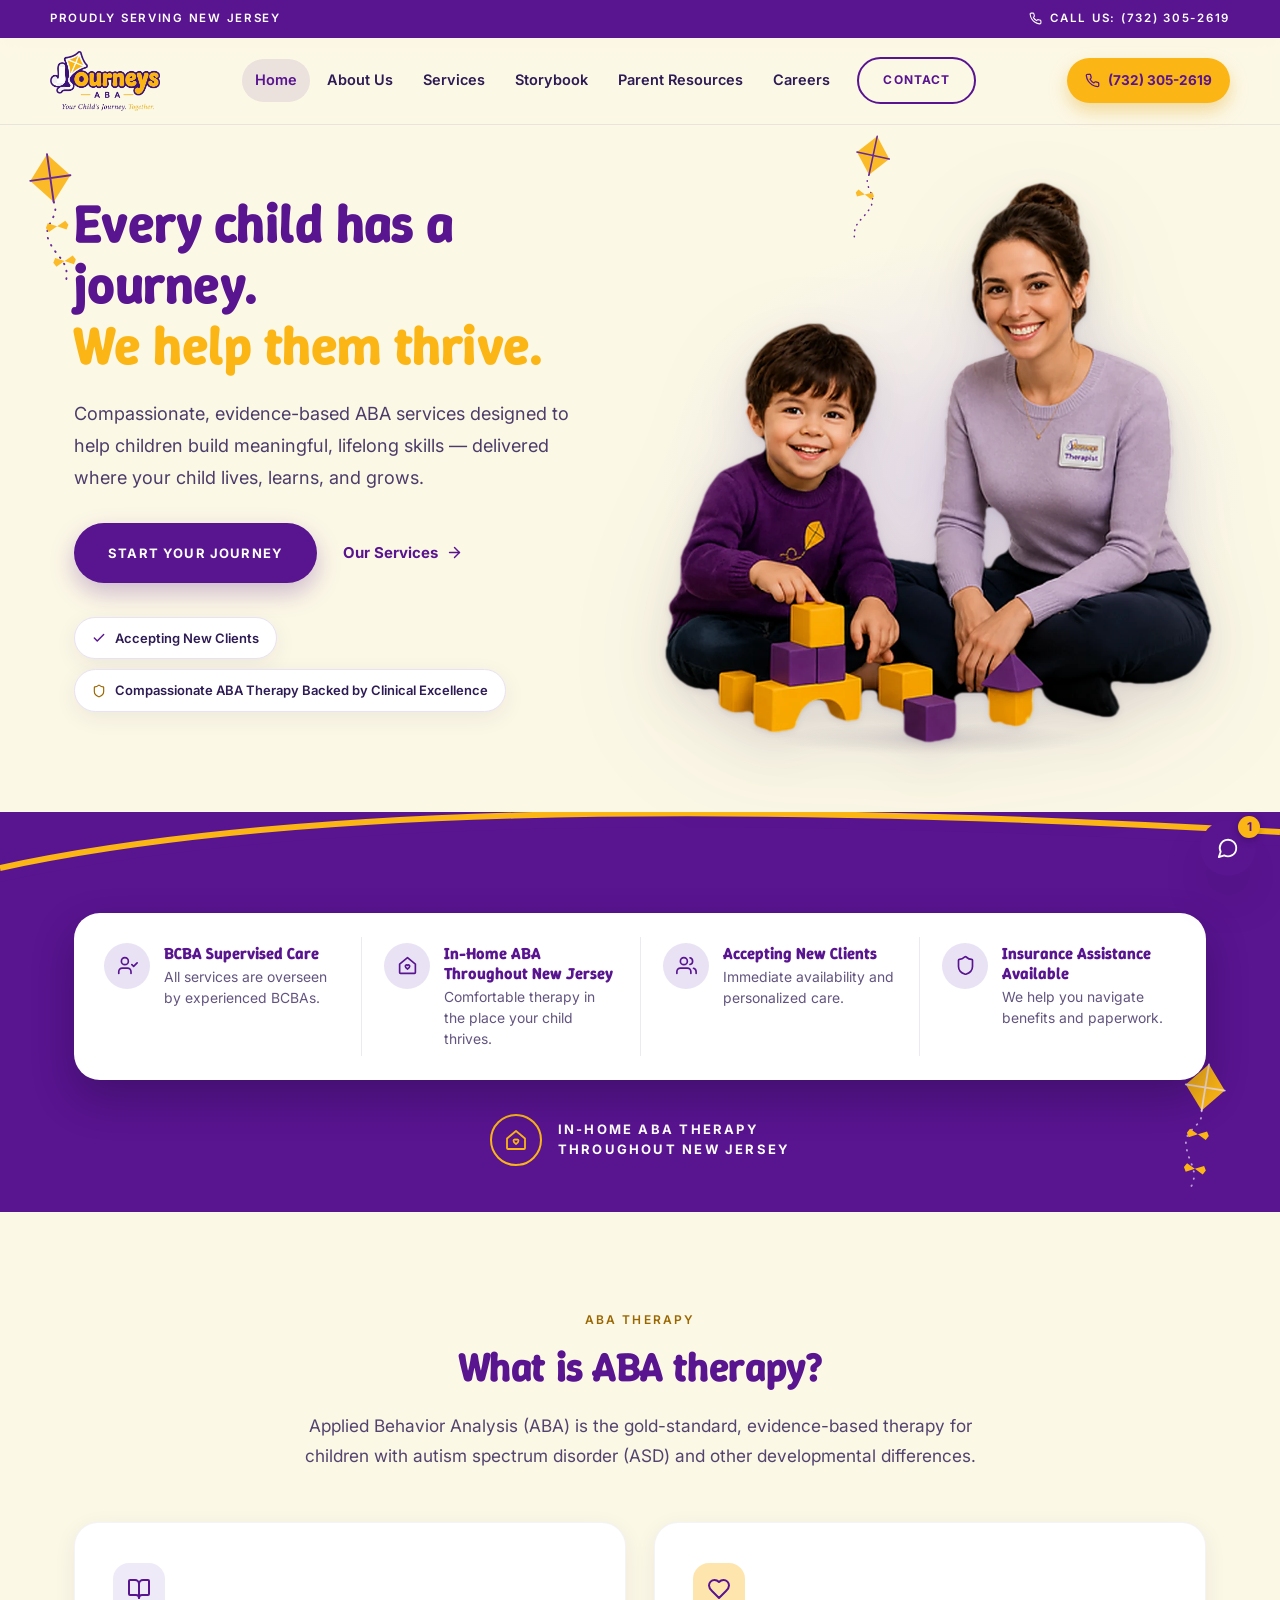
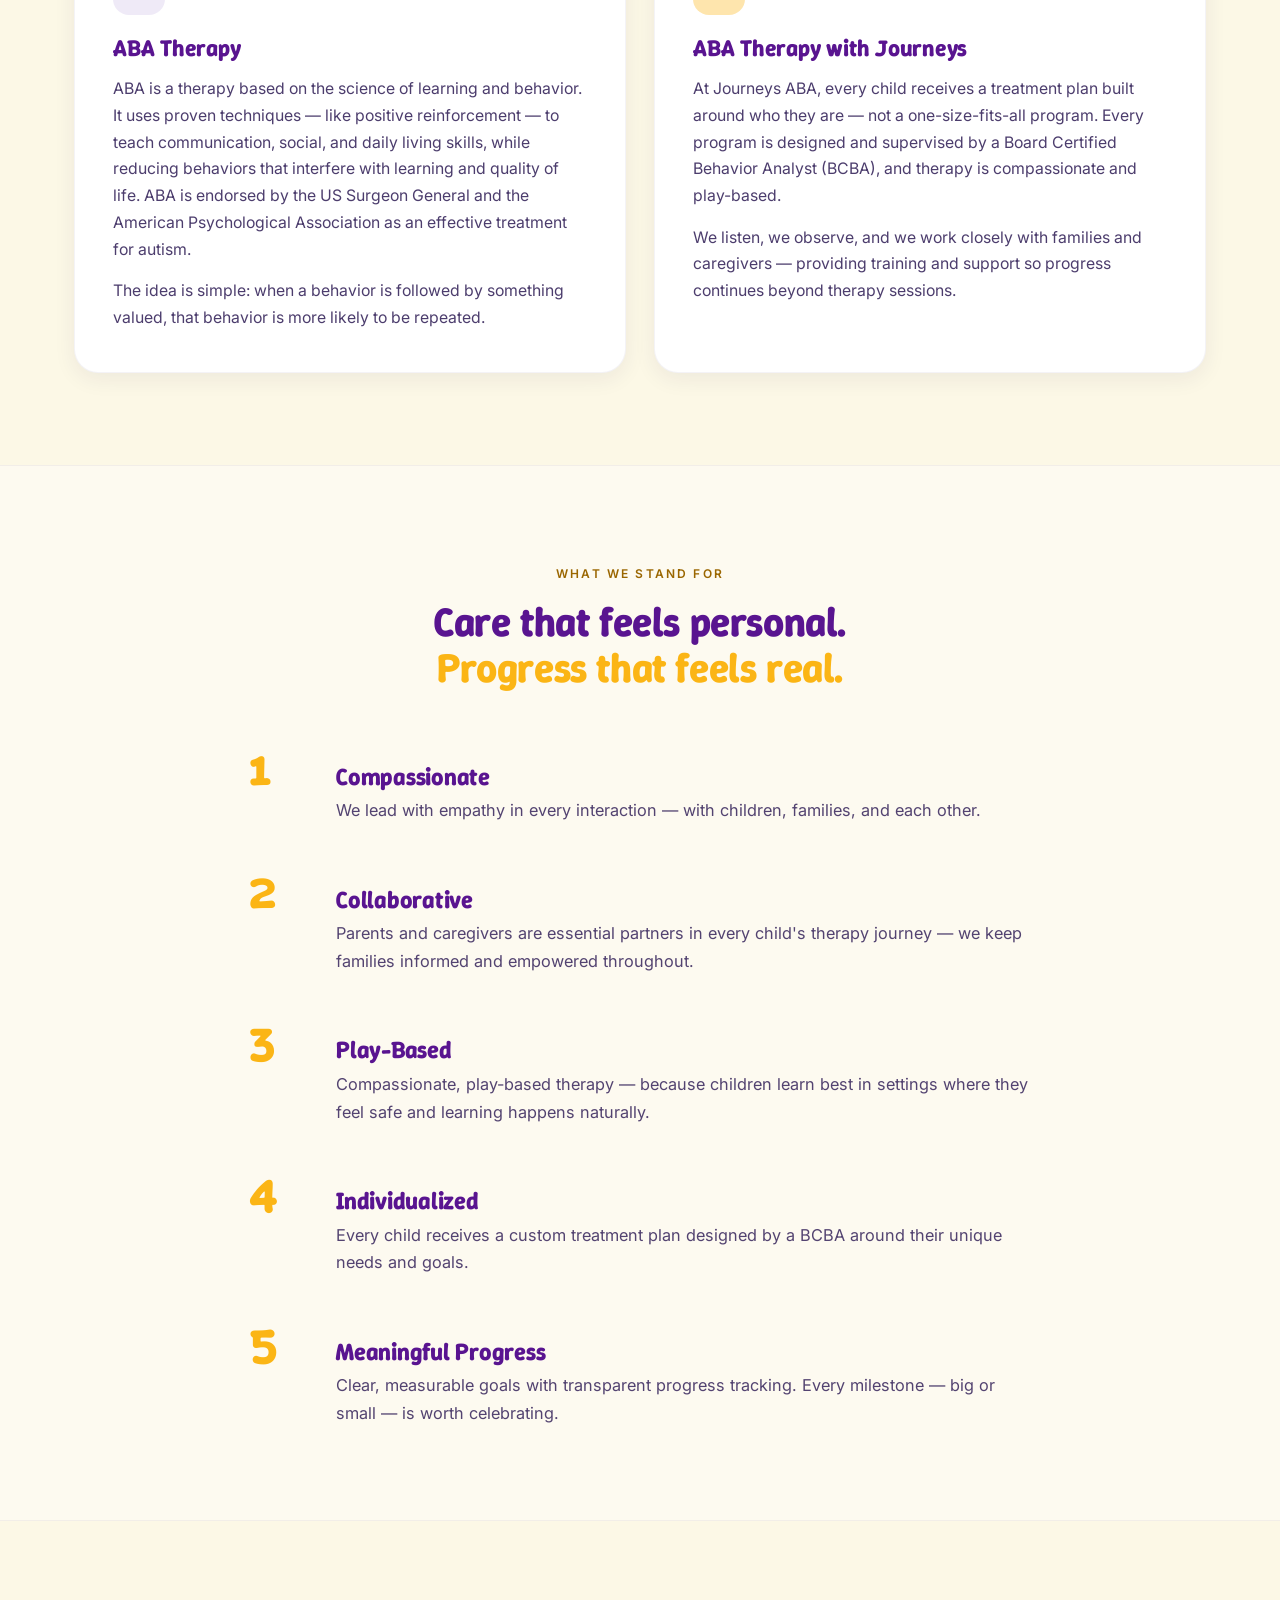
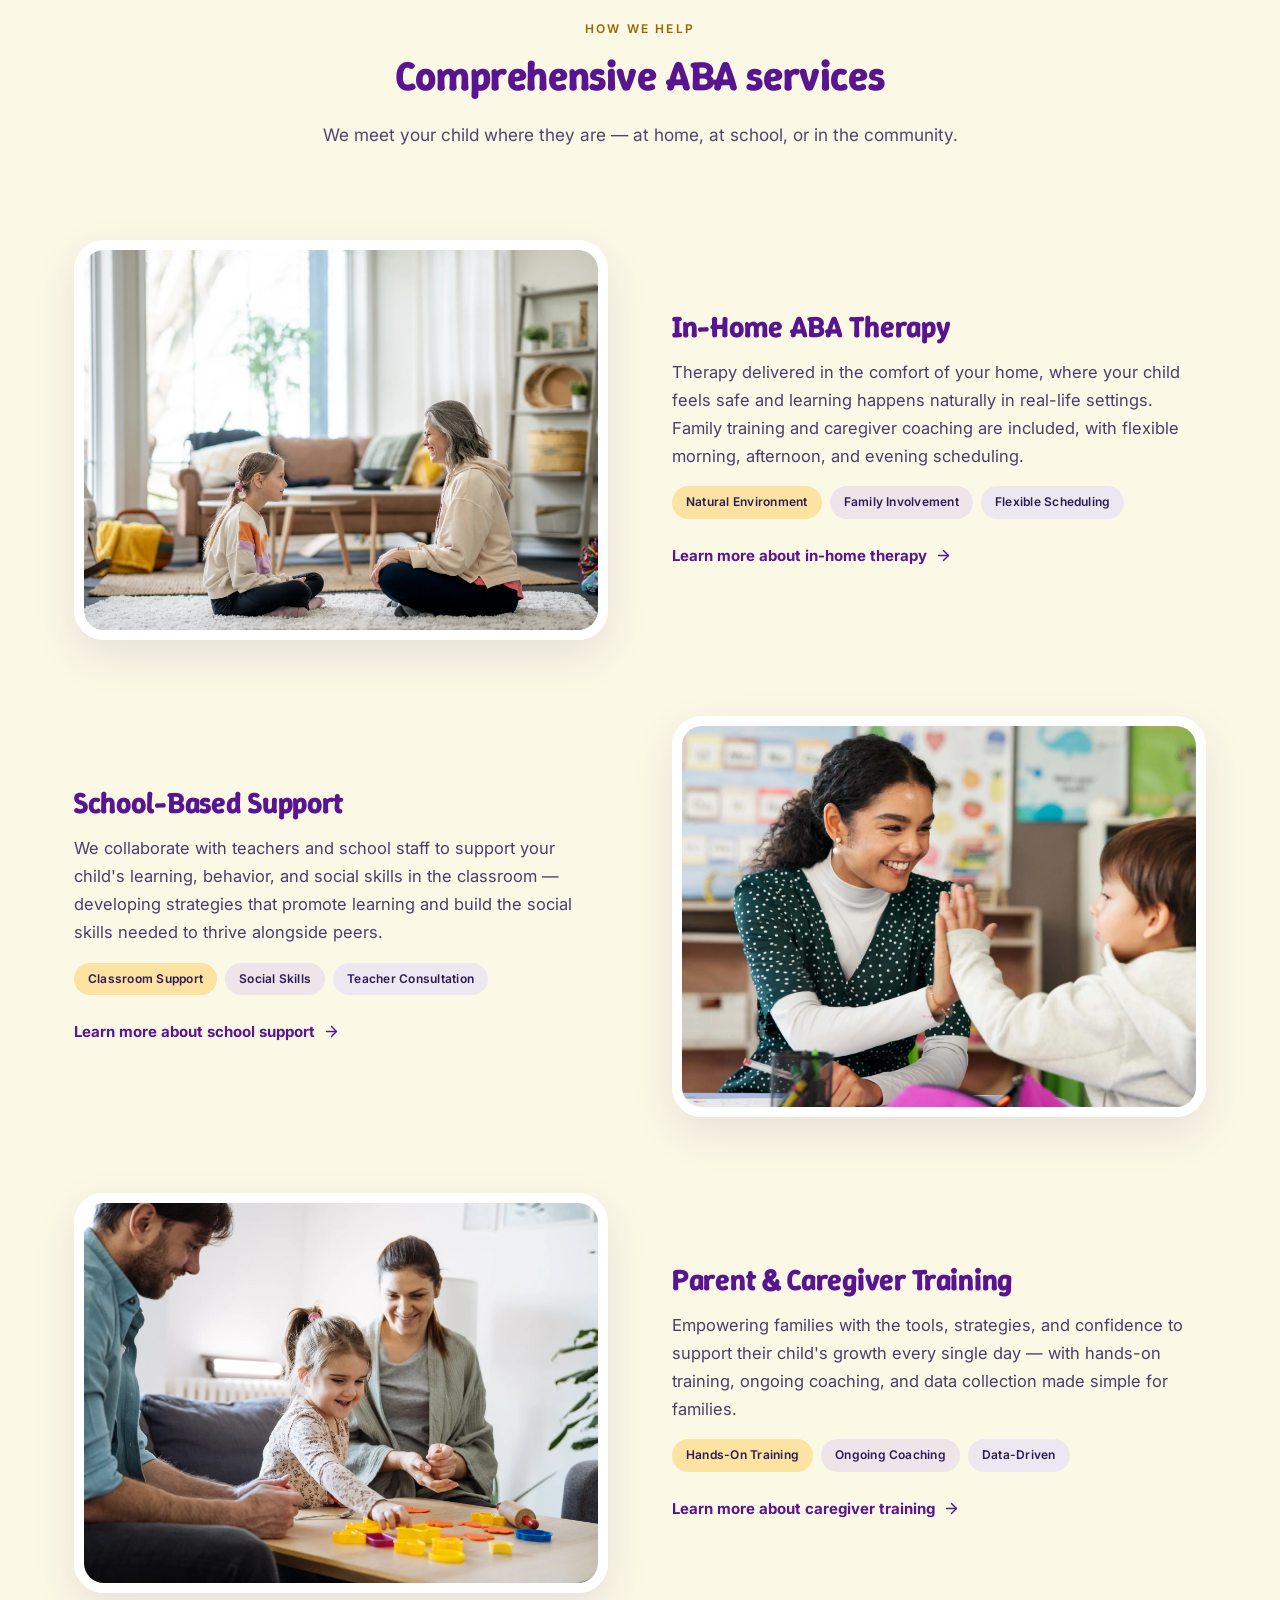
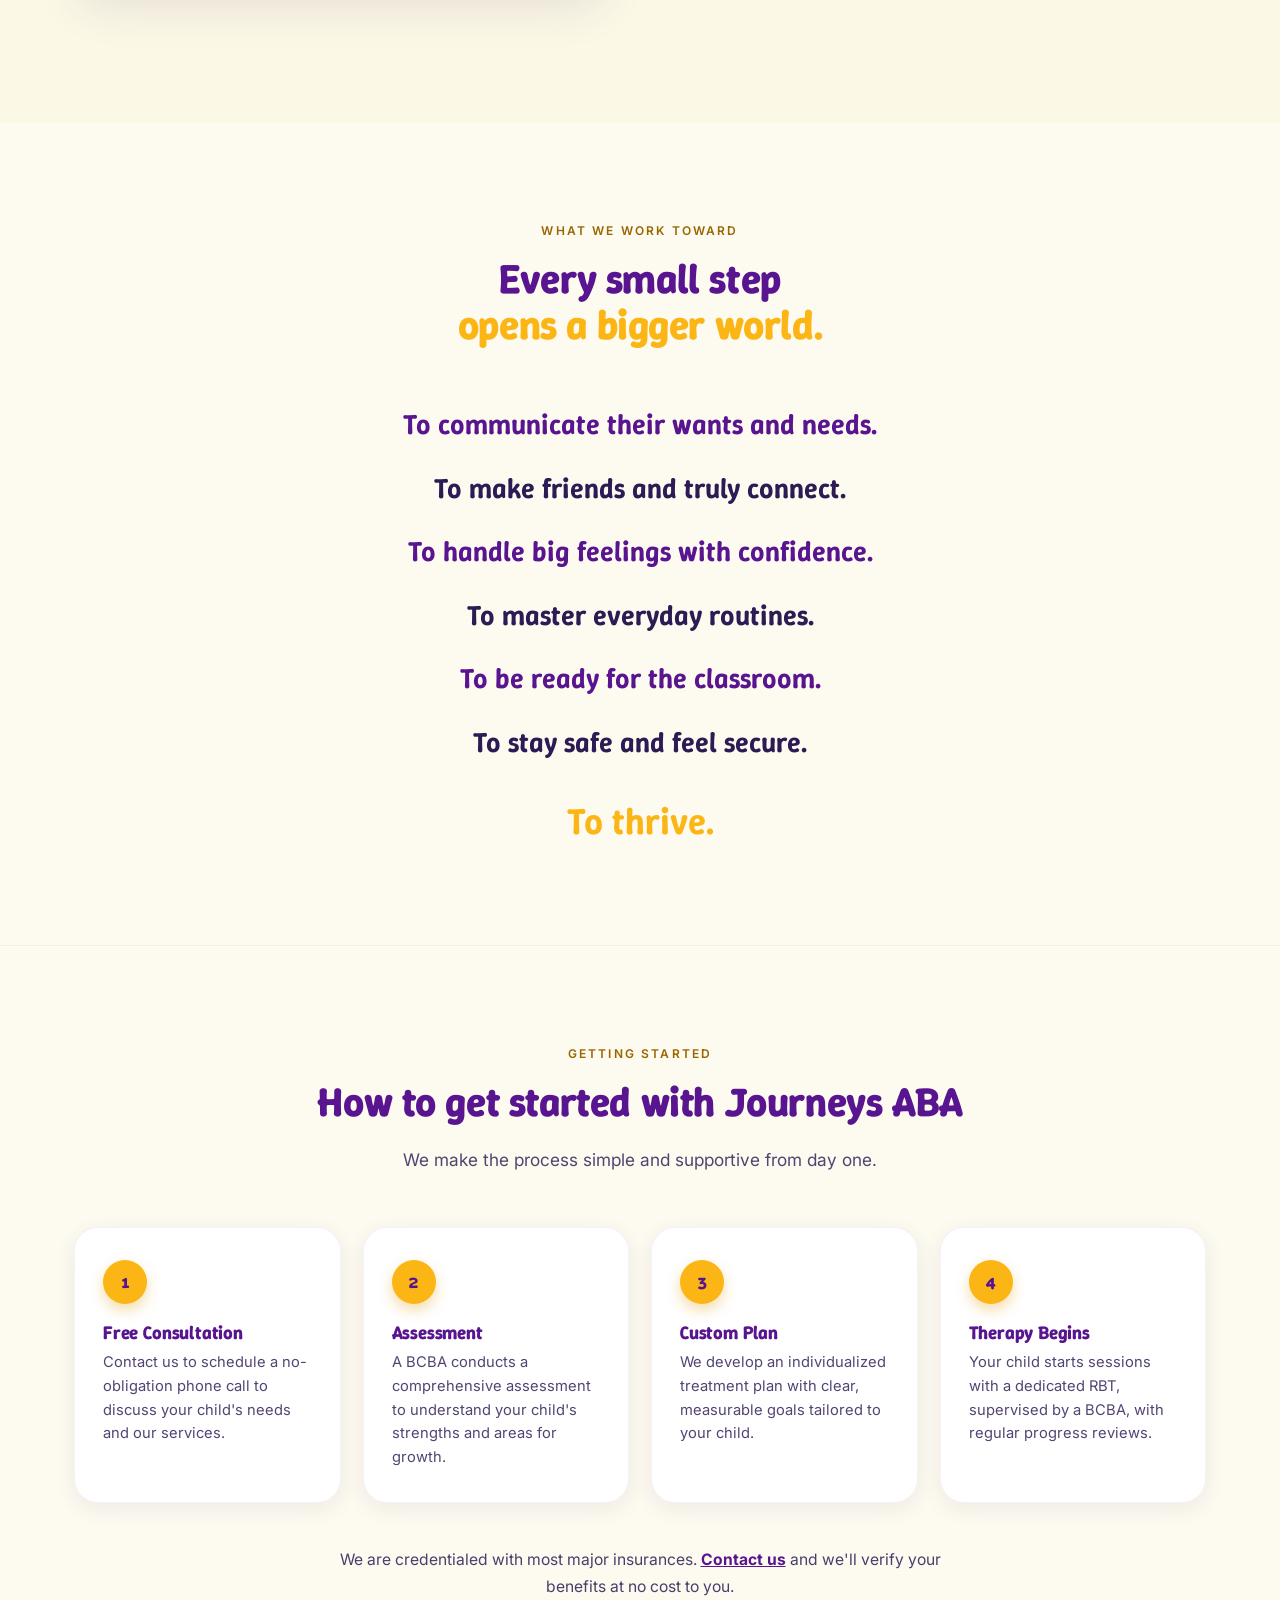
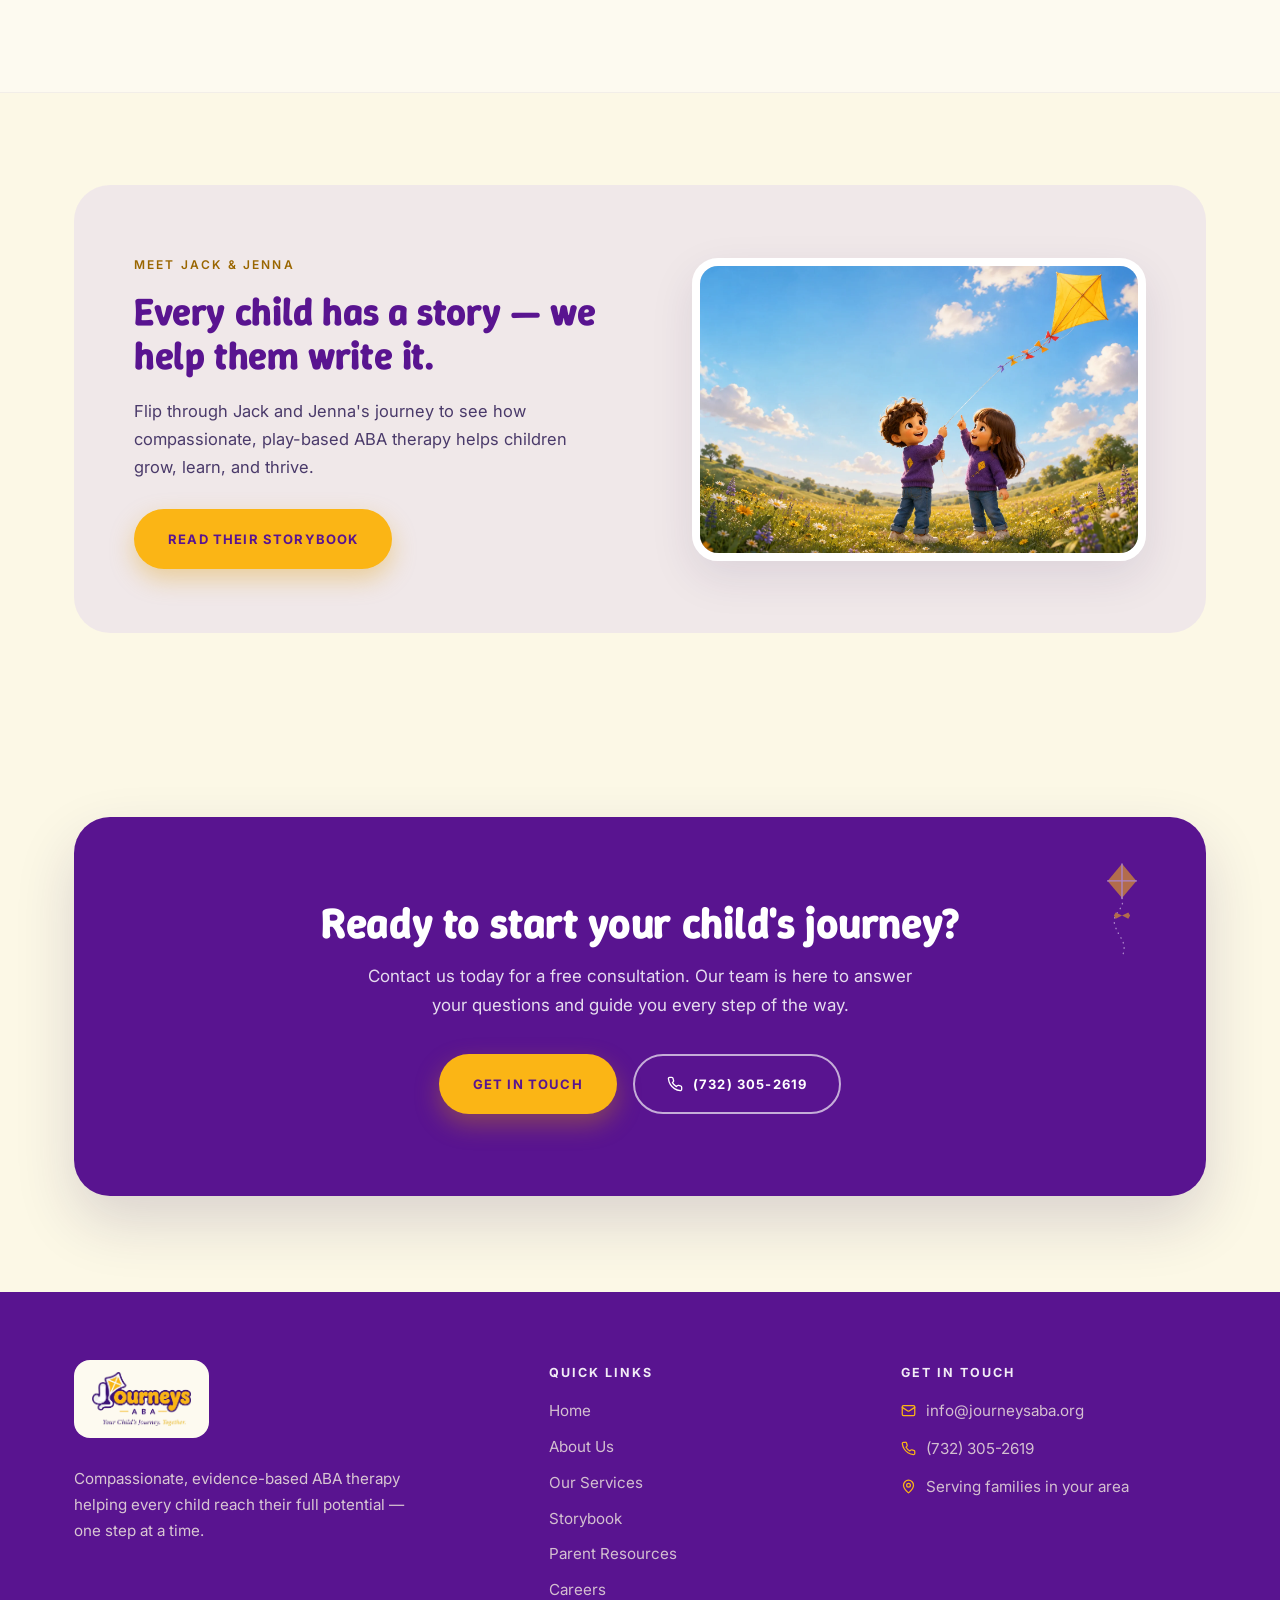
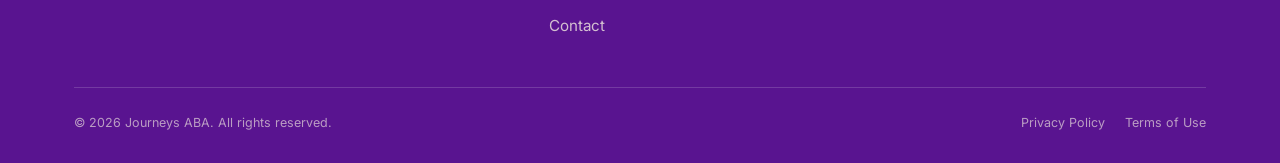
==== commit 97f622b0: "More movement + storybook page-turn sound, per Malky She saw the subtle animations and wants more: "" ====
--- a/index.html
+++ b/index.html
@@ -66,6 +66,7 @@
     <!-- 3. Hero -->
     <section class="hero">
       <span class="hero-kite hero-kite--a" aria-hidden="true"><svg viewBox="0 0 120 235" fill="none"><path d="M60 4 92 42 60 80 28 42Z" fill="#FBB515"/><path d="M60 4v76M28 42h64" stroke="#591490" stroke-width="3" stroke-linecap="round"/><path d="M60 80c8 26-24 32-16 60s28 36 18 66" stroke="#591490" stroke-width="3" stroke-dasharray="1 11" stroke-linecap="round"/><path d="M46 112 60 119 46 126 42 119Z M74 112 60 119 74 126 78 119Z" fill="#FBB515"/><path d="M50 168 64 175 50 182 46 175Z M78 168 64 175 78 182 82 175Z" fill="#FBB515"/></svg></span>
+      <span class="hero-kite hero-kite--fly" aria-hidden="true"><svg viewBox="0 0 120 235" fill="none"><path d="M60 4 92 42 60 80 28 42Z" fill="#FBB515"/><path d="M60 4v76M28 42h64" stroke="#591490" stroke-width="3" stroke-linecap="round"/><path d="M60 80c8 26-24 32-16 60s28 36 18 66" stroke="#591490" stroke-width="3" stroke-dasharray="1 11" stroke-linecap="round"/><path d="M46 112 60 119 46 126 42 119Z M74 112 60 119 74 126 78 119Z" fill="#FBB515"/></svg></span>
       <span class="hero-kite hero-kite--b" aria-hidden="true"><svg viewBox="0 0 120 235" fill="none"><path d="M60 4 92 42 60 80 28 42Z" fill="#FBB515"/><path d="M60 4v76M28 42h64" stroke="#591490" stroke-width="3" stroke-linecap="round"/><path d="M60 80c-8 26 24 32 16 60s-28 36-18 66" stroke="#591490" stroke-width="3" stroke-dasharray="1 11" stroke-linecap="round"/><path d="M46 112 60 119 46 126 42 119Z M74 112 60 119 74 126 78 119Z" fill="#FBB515"/></svg></span>
       <div class="container">
         <div class="hero-grid">
@@ -348,6 +349,7 @@
     <section class="section" style="padding-bottom:0;">
       <div class="container">
         <div class="cta-band reveal">
+          <span class="cta-kite" aria-hidden="true"><svg viewBox="0 0 120 235" fill="none"><path d="M60 4 92 42 60 80 28 42Z" fill="#FBB515"/><path d="M60 4v76M28 42h64" stroke="#F1E4FA" stroke-width="3" stroke-linecap="round"/><path d="M60 80c8 26-24 32-16 60s28 36 18 66" stroke="#F1E4FA" stroke-width="3" stroke-dasharray="1 11" stroke-linecap="round"/><path d="M46 112 60 119 46 126 42 119Z M74 112 60 119 74 126 78 119Z" fill="#FBB515"/></svg></span>
           <h2>Ready to start your child's journey?</h2>
           <p>Contact us today for a free consultation. Our team is here to answer your questions and guide you every step of the way.</p>
           <div class="cta-actions">
--- a/home.css
+++ b/home.css
@@ -132,7 +132,7 @@
 /* ---------- Reveal on scroll ---------- */
 .reveal {
   opacity: 0;
-  transform: translateY(22px);
+  transform: translateY(34px);
   transition: opacity .7s ease var(--d, 0s), transform .7s ease var(--d, 0s);
 }
 .reveal.is-in { opacity: 1; transform: none; }
@@ -324,9 +324,22 @@
 .hero-kite--b svg { animation-duration: 11.5s; animation-delay: -3.5s; }
 @keyframes kite-drift {
   0%   { transform: translate(0, 0) rotate(0deg); }
-  33%  { transform: translate(5px, -9px) rotate(2.5deg); }
-  66%  { transform: translate(-4px, -5px) rotate(-2deg); }
+  30%  { transform: translate(16px, -24px) rotate(4.5deg); }
+  55%  { transform: translate(-6px, -38px) rotate(-2deg); }
+  80%  { transform: translate(-14px, -12px) rotate(-4deg); }
   100% { transform: translate(0, 0) rotate(0deg); }
+}
+
+/* A kite that sails right across the hero every half-minute. */
+.hero-kite--fly { width: 58px; top: 9%; left: -80px; opacity: 0; animation: kite-fly 34s linear 3s infinite; }
+@keyframes kite-fly {
+  0%   { transform: translate(0, 0) rotate(10deg); opacity: 0; }
+  4%   { opacity: .85; }
+  25%  { transform: translate(28vw, -26px) rotate(5deg); }
+  50%  { transform: translate(56vw, 14px) rotate(12deg); }
+  75%  { transform: translate(84vw, -20px) rotate(6deg); }
+  96%  { opacity: .85; }
+  100% { transform: translate(112vw, 2px) rotate(10deg); opacity: 0; }
 }
 /* Gold kite riding on the purple foot, as in the brochure's bottom corner. */
 .foot-kite {
@@ -492,6 +505,11 @@
   column-gap: 20px;
   align-items: baseline;
 }
+.value-row.reveal.is-in .vnum { animation: num-pop .65s cubic-bezier(.34, 1.56, .64, 1) both; }
+@keyframes num-pop {
+  from { transform: scale(.3) rotate(-8deg); opacity: 0; }
+  to   { transform: scale(1) rotate(0); opacity: 1; }
+}
 .value-row .vnum {
   grid-row: span 2;
   font-family: var(--font-head);
@@ -609,6 +627,11 @@
 }
 .storybook-band h2 { font-size: clamp(1.8rem, 3vw, 2.45rem); }
 .storybook-band p { color: rgba(45, 27, 84, .85); max-width: 30rem; margin-bottom: 28px; }
+.storybook-band img { animation: gentle-bob 6.5s ease-in-out infinite; }
+@keyframes gentle-bob {
+  0%, 100% { transform: translateY(0) rotate(0deg); }
+  50%      { transform: translateY(-10px) rotate(.8deg); }
+}
 .storybook-band img {
   width: 100%;
   aspect-ratio: 3 / 2;
@@ -620,6 +643,8 @@
 
 /* ---------- Final CTA ---------- */
 .cta-band {
+  position: relative;
+  overflow: hidden;
   background: var(--purple);
   border-radius: 36px;
   padding: 82px 56px;
@@ -860,3 +885,21 @@
   #lsb-chat-pop.lsb-pop-in { animation: none; }
   .card:hover, .step-card:hover { transform: none; }
 }
+
+
+/* Small kite drifting inside the purple CTA band. */
+.cta-kite { position: absolute; width: 54px; right: 5%; top: 12%; opacity: .55; pointer-events: none; }
+.cta-kite svg { width: 100%; height: auto; animation: kite-drift 12s ease-in-out -4s infinite; }
+/* Kites on inner-page heroes (storybook). */
+.page-hero { position: relative; }
+.page-kite { position: absolute; pointer-events: none; opacity: .85; }
+.page-kite svg { width: 100%; height: auto; animation: kite-drift 10s ease-in-out infinite; }
+.page-kite--l { width: 64px; left: 5%; top: 18%; transform: rotate(-10deg); }
+.page-kite--r { width: 52px; right: 7%; top: 8%; transform: rotate(11deg); }
+.page-kite--r svg { animation-duration: 12.5s; animation-delay: -5s; }
+
+@media (prefers-reduced-motion: reduce) {
+  .hero-kite--fly, .cta-kite svg, .page-kite svg, .storybook-band img { animation: none; }
+  .hero-kite--fly { opacity: 0; }
+  .value-row.reveal.is-in .vnum { animation: none; }
+}
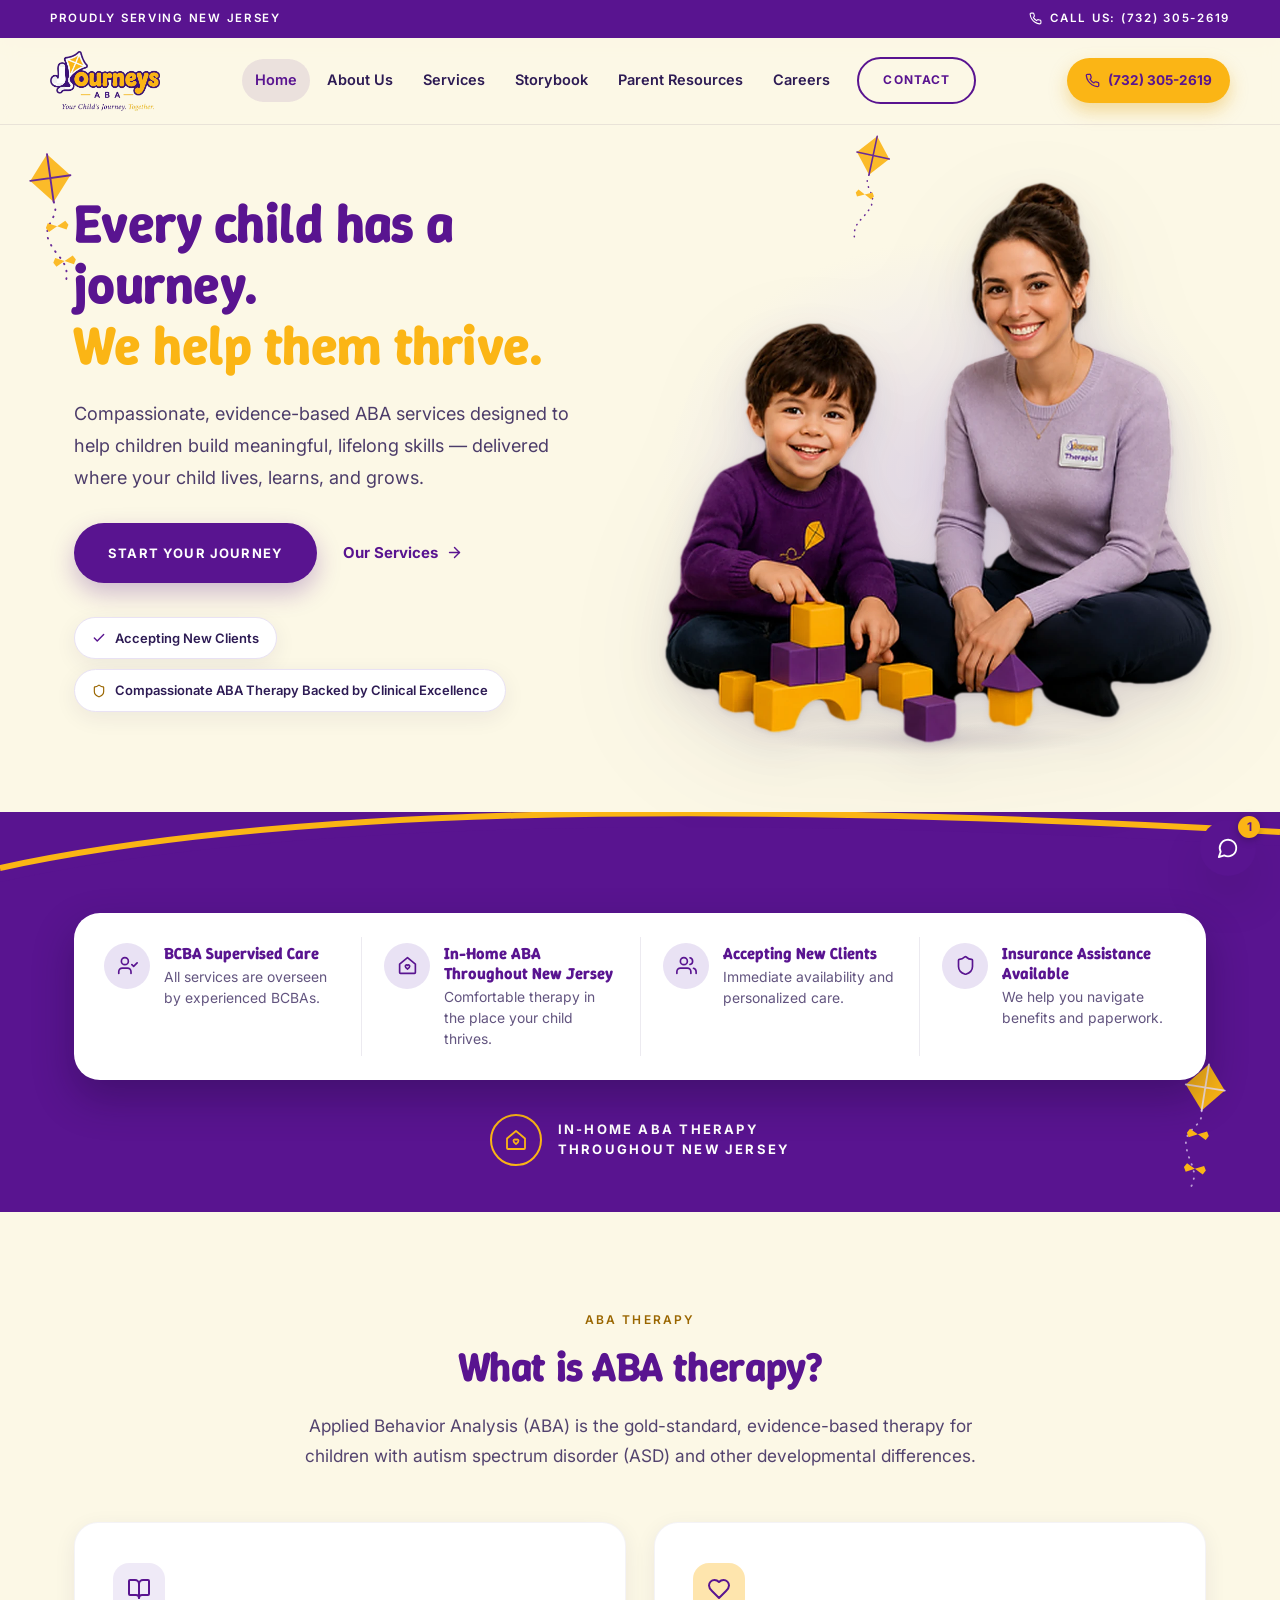
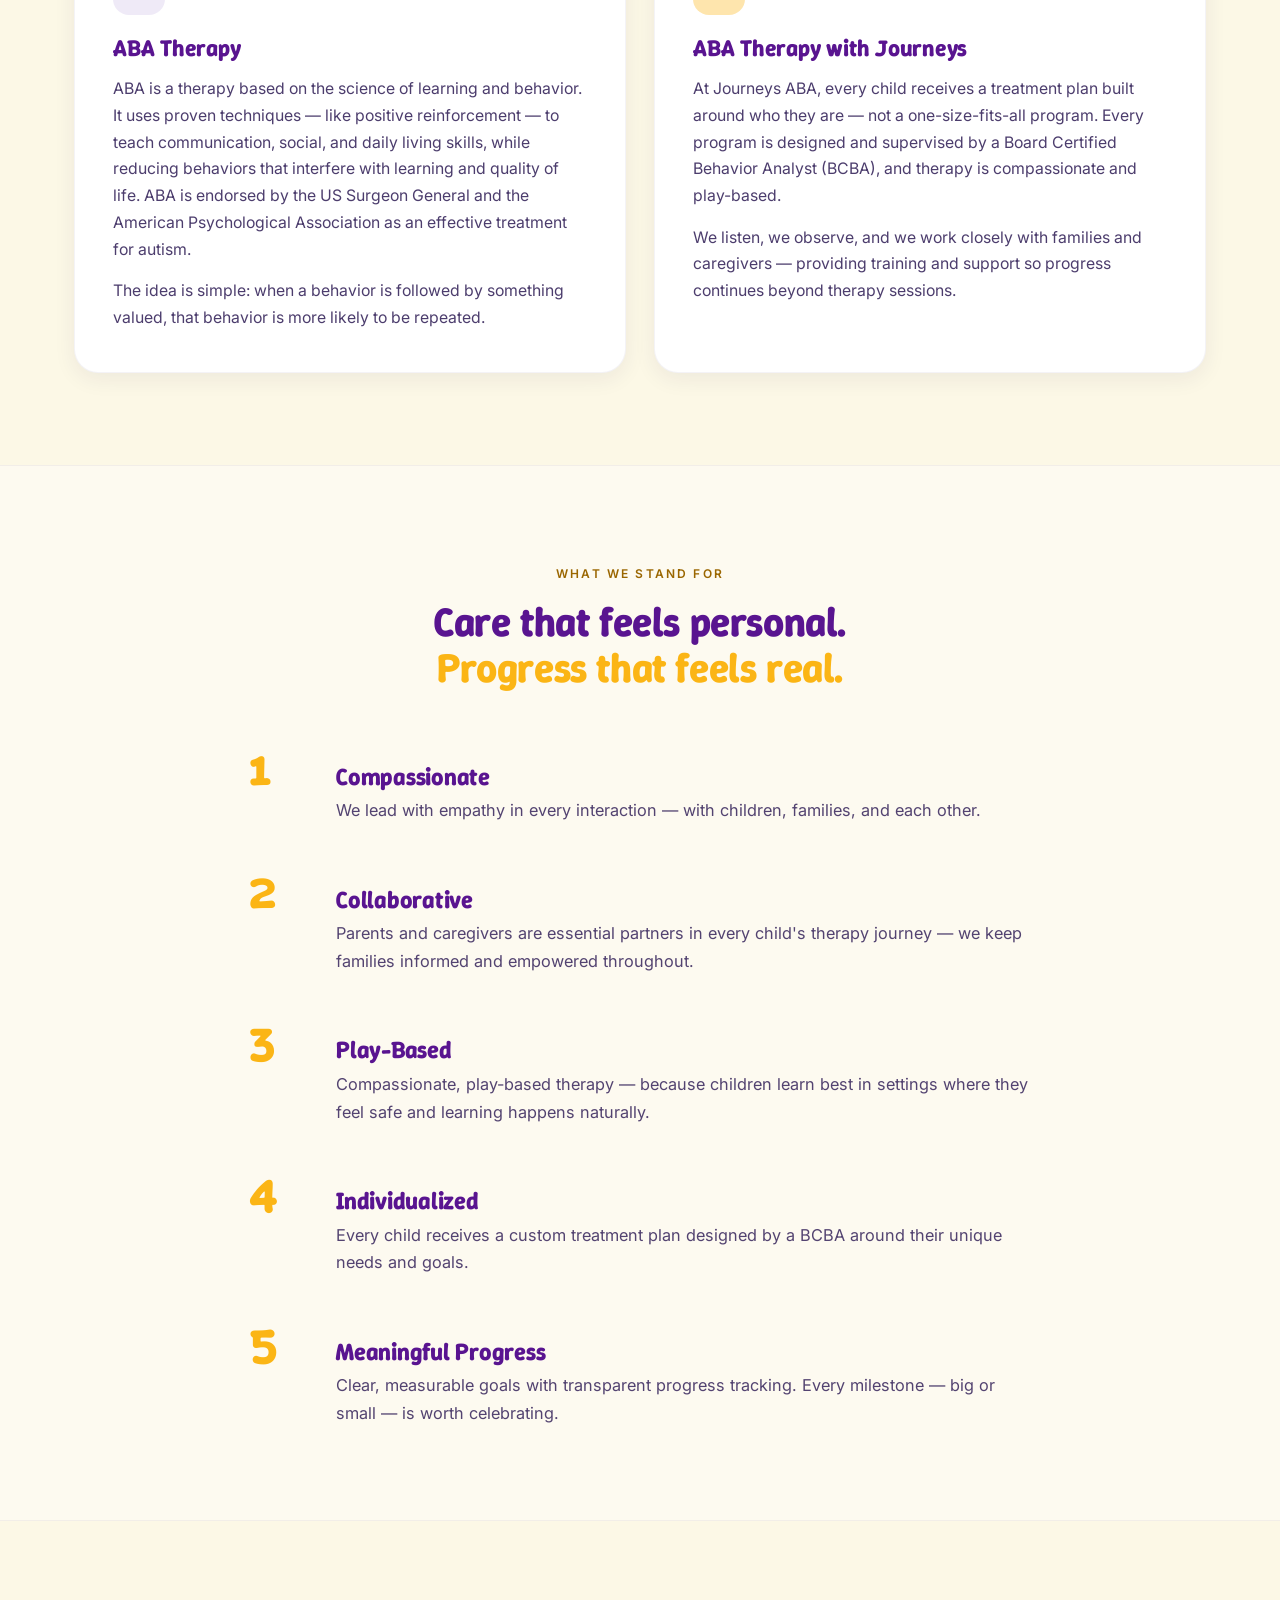
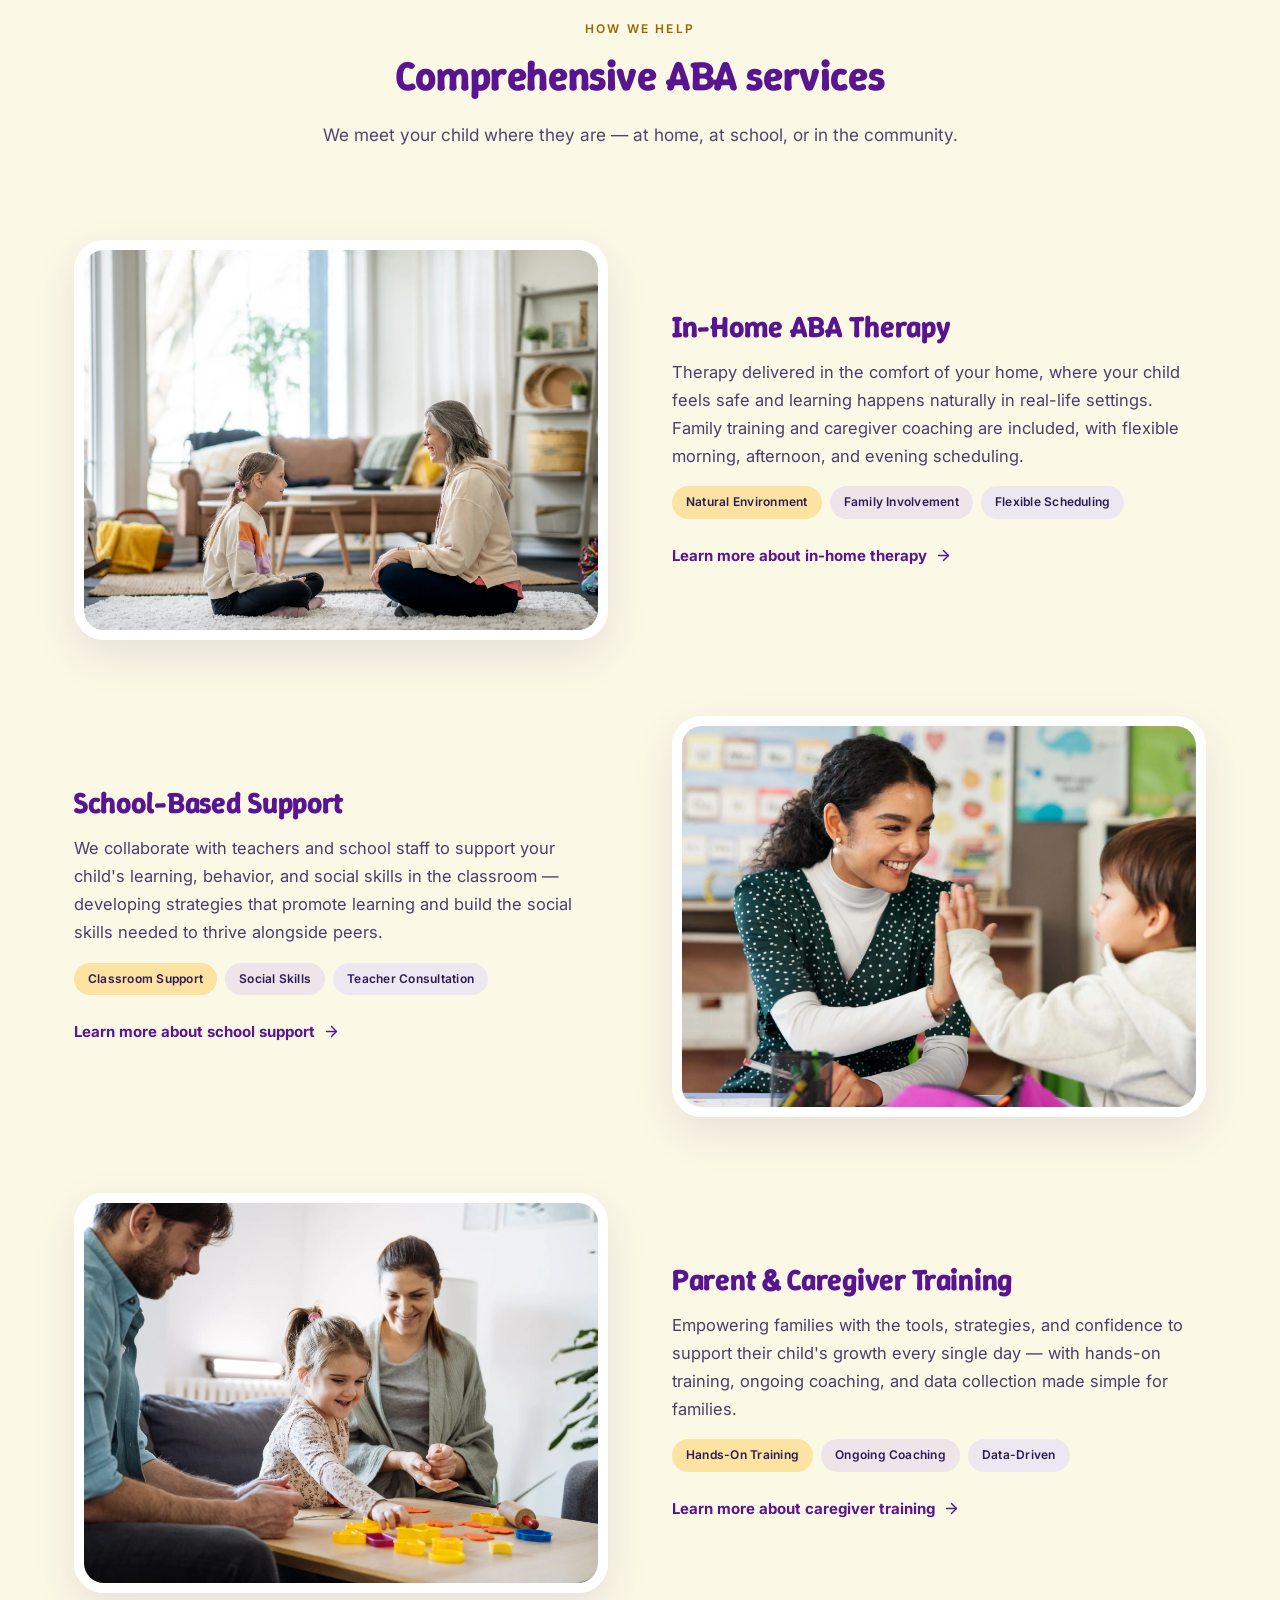
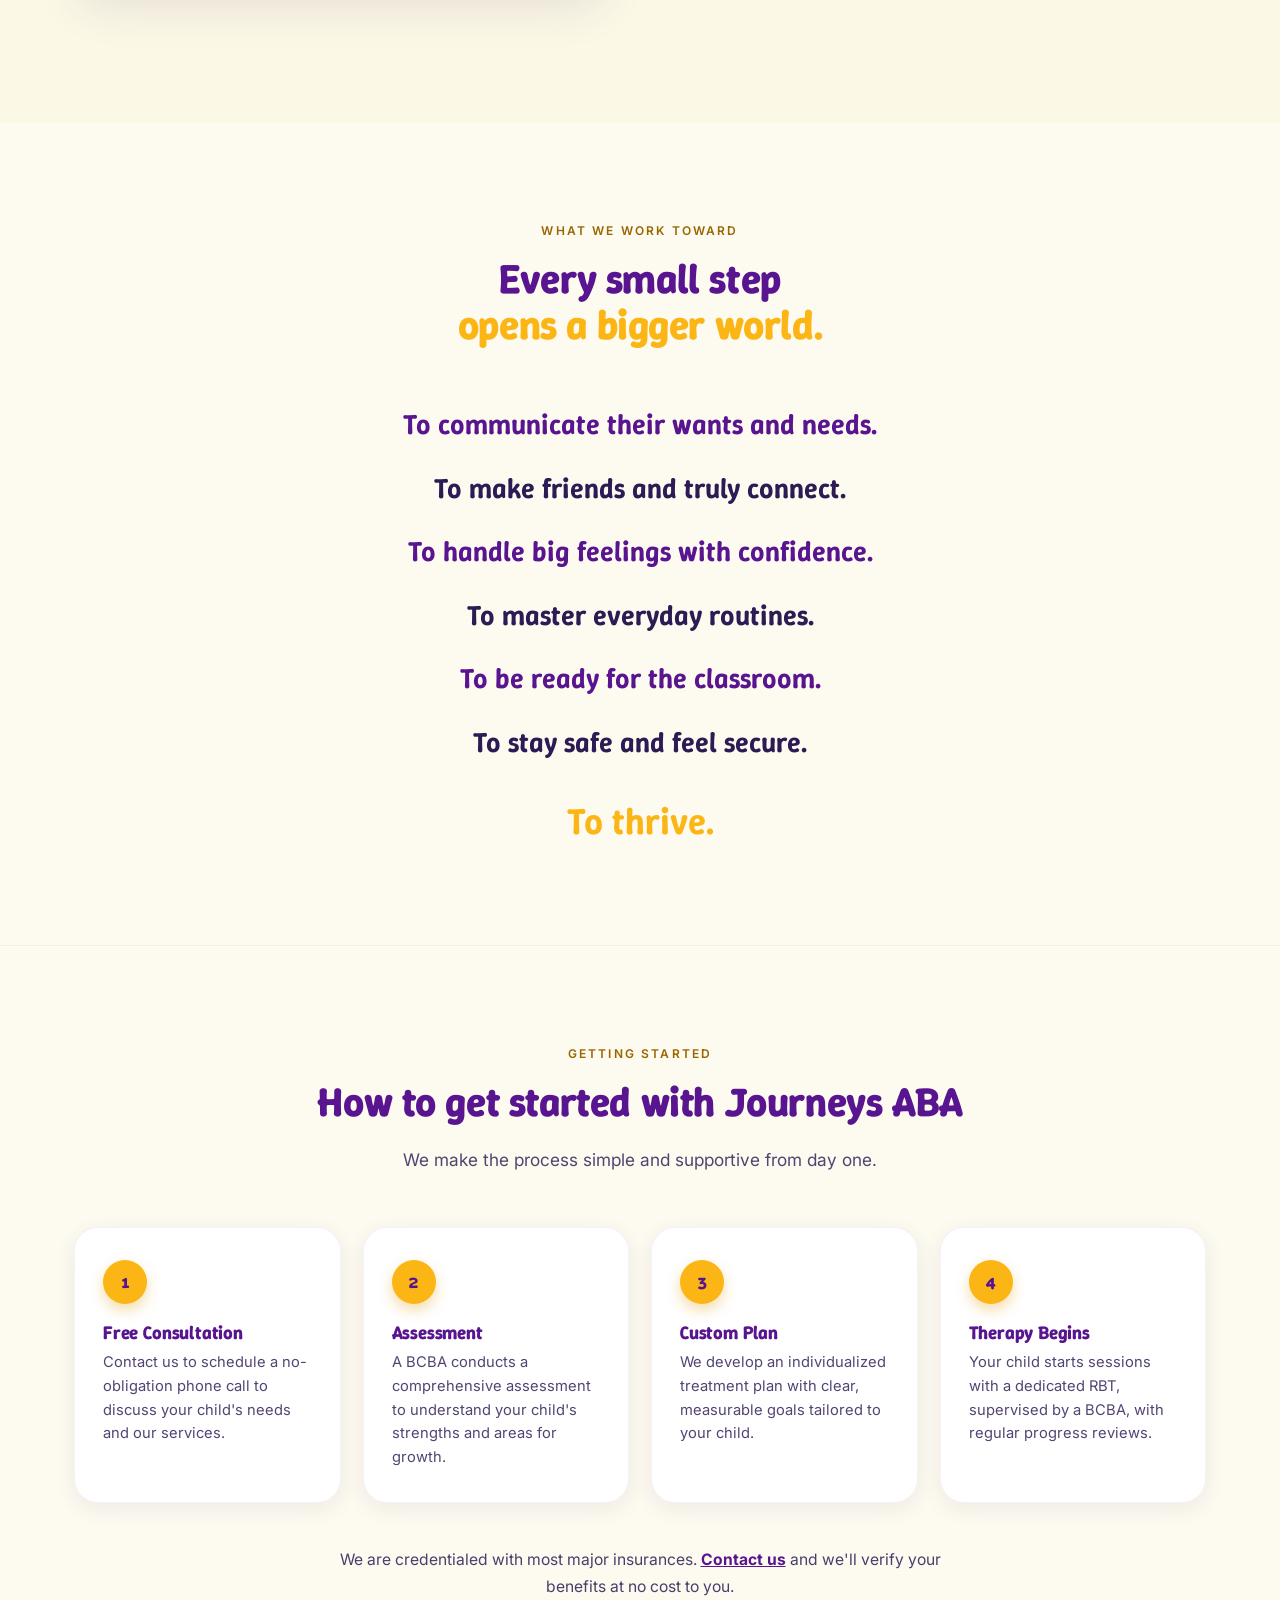
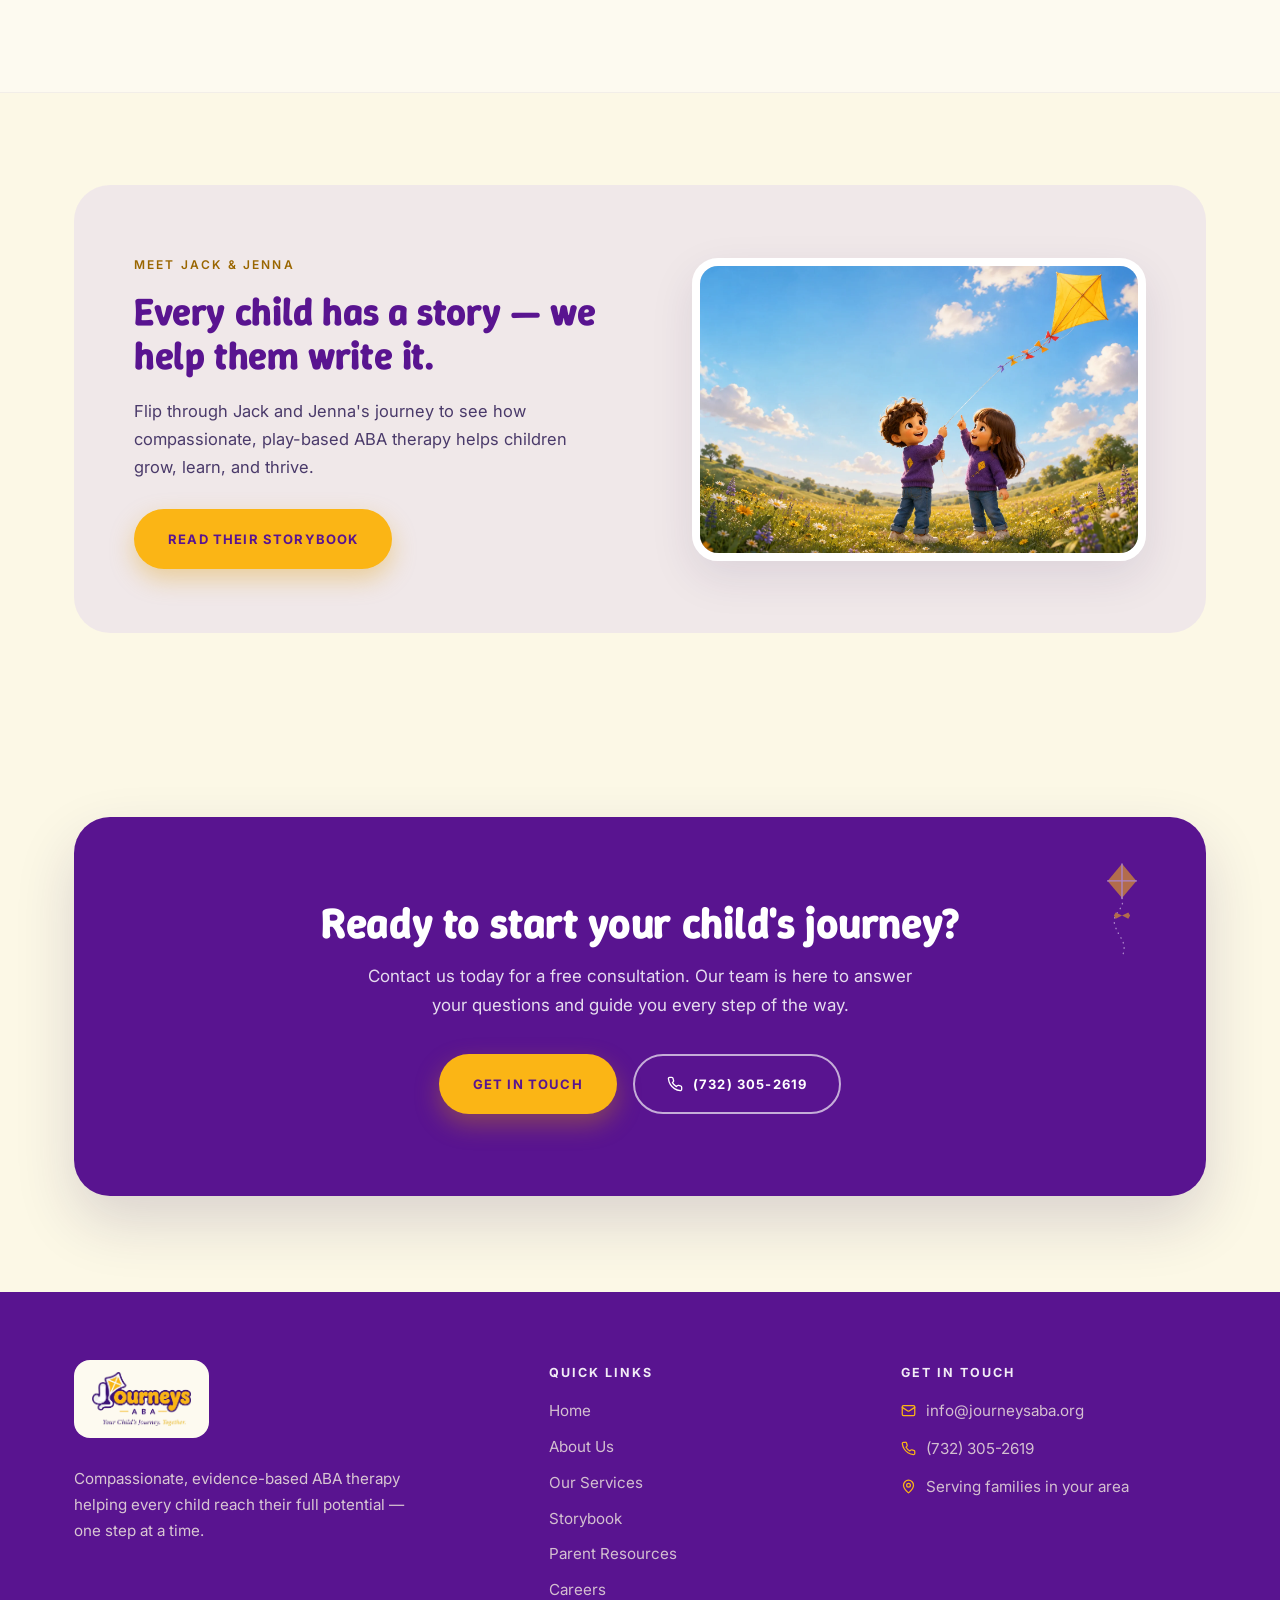
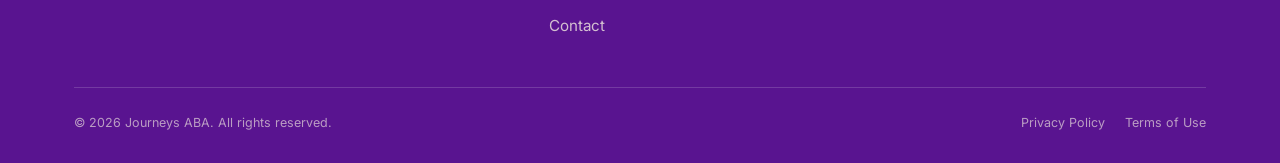
==== commit 2e7718ab: "Fix phone blur: remove whole-image blur(); sharper v9 Malky: the hero picture is "very blurry" on a " ====
--- a/index.html
+++ b/index.html
@@ -96,8 +96,8 @@
 
         <div class="hero-art reveal" style="--d:.1s">
           <picture>
-            <source srcset="images/home-hero-cutout-v8.webp" type="image/webp">
-            <img src="images/home-hero-cutout-v8.jpg" alt="A Journeys ABA therapist and a young boy in a purple kite sweater smiling together beside a tower of purple and gold blocks" fetchpriority="high" width="1100" height="1117">
+            <source srcset="images/home-hero-cutout-v9.webp" type="image/webp">
+            <img src="images/home-hero-cutout-v9.jpg" alt="A Journeys ABA therapist and a young boy in a purple kite sweater smiling together beside a tower of purple and gold blocks" fetchpriority="high" width="1100" height="1117">
           </picture>
         </div>
         </div>
@@ -469,6 +469,7 @@
         '<button id="lsb-chat-x" type="button" aria-label="Close chat" style="position:absolute;left:10px;top:14px;width:28px;height:28px;border:0;border-radius:8px;background:rgba(255,255,255,.16);color:#fff;font-size:14px;line-height:1;cursor:pointer;">&#10005;</button>' +
           '<div style="font-family:Nunito,sans-serif;font-weight:800;font-size:16px;">Journeys ABA Assistant</div>' +
           '<div style="font-size:12px;opacity:.85;">Ask about ABA therapy, insurance, or getting started</div>' +
+        '<button id="lsb-human" type="button" style="margin-top:9px;background:rgba(255,255,255,.14);border:1px solid rgba(255,255,255,.4);color:#fff;border-radius:999px;padding:5px 13px;font:600 11.5px Inter,sans-serif;cursor:pointer;">&#128100; Talk to a person</button>' +
         '</div>' +
         '<div id="lsb-chat-msgs" style="height:clamp(140px, calc(100vh - 360px), 300px);overflow-y:auto;padding:14px;background:#FAF7FE;display:flex;flex-direction:column;gap:8px;"></div>' +
         '<form id="lsb-chat-form" style="display:flex;gap:8px;padding:10px;border-top:1px solid #E9E2F4;background:#fff;">' +
@@ -489,6 +490,48 @@
       var formEl = pop.querySelector('#lsb-chat-form');
       var inEl = pop.querySelector('#lsb-chat-in');
 
+      function showHumanForm() {
+        var existing = pop.querySelector('#lsb-hform');
+        if (existing) { existing.scrollIntoView({ block: 'nearest' }); return; }
+        var b = document.createElement('div');
+        b.style.cssText = 'align-self:flex-start;background:#fff;color:#2D1B54;border:1px solid #E9E2F4;border-radius:14px 14px 14px 4px;padding:12px 13px;max-width:92%;font-size:13.5px;font-family:Inter,sans-serif;';
+        b.innerHTML =
+          '<div style="font-weight:700;margin-bottom:8px;">Happy to have a real person call you back! Just leave your details:</div>' +
+          '<form id="lsb-hform">' +
+            '<input name="name" required placeholder="Your name" style="width:100%;box-sizing:border-box;border:1.5px solid #DFD3F0;border-radius:9px;padding:8px 10px;margin-bottom:7px;font:13.5px Inter,sans-serif;" />' +
+            '<input name="phone" required placeholder="Phone number" type="tel" style="width:100%;box-sizing:border-box;border:1.5px solid #DFD3F0;border-radius:9px;padding:8px 10px;margin-bottom:7px;font:13.5px Inter,sans-serif;" />' +
+            '<input name="note" placeholder="What is it about? (optional)" style="width:100%;box-sizing:border-box;border:1.5px solid #DFD3F0;border-radius:9px;padding:8px 10px;margin-bottom:9px;font:13.5px Inter,sans-serif;" />' +
+            '<button type="submit" style="width:100%;background:#591490;color:#fff;border:0;border-radius:999px;padding:10px;font:700 12.5px Inter,sans-serif;letter-spacing:.05em;cursor:pointer;">REQUEST A CALL BACK</button>' +
+          '</form>';
+        msgsEl.appendChild(b);
+        msgsEl.scrollTop = msgsEl.scrollHeight;
+        var hf = b.querySelector('#lsb-hform');
+        hf.addEventListener('submit', function (ev) {
+          ev.preventDefault();
+          var btn = hf.querySelector('button');
+          btn.disabled = true; btn.textContent = 'SENDING\u2026';
+          fetch('https://formsubmit.co/ajax/info@journeysaba.org', {
+            method: 'POST',
+            headers: { 'Content-Type': 'application/json', 'Accept': 'application/json' },
+            body: JSON.stringify({
+              _subject: 'Website chat: please call back',
+              _template: 'table',
+              name: hf.querySelector('[name=name]').value,
+              phone: hf.querySelector('[name=phone]').value,
+              about: hf.querySelector('[name=note]').value || '(not given)',
+              page: location.pathname
+            })
+          }).then(function (r) { return r.json(); }).then(function () {
+            b.innerHTML = '<b>Got it!</b> Someone from Journeys ABA will call you back as soon as possible \u2014 usually the same business day.';
+            msgsEl.scrollTop = msgsEl.scrollHeight;
+          }).catch(function () {
+            b.innerHTML = 'Hmm, that didn\u2019t go through \u2014 please call us directly at <a href="tel:+17323052619" style="color:#591490;font-weight:700;">(732) 305-2619</a>.';
+          });
+        });
+      }
+      var humanBtn = pop.querySelector('#lsb-human');
+      if (humanBtn) humanBtn.addEventListener('click', showHumanForm);
+
       function addMsg(text, who) {
         var b = document.createElement('div');
         b.style.cssText = who === 'user'
@@ -509,6 +552,10 @@
         inEl.value = '';
         addMsg(q, 'user');
         history.push({ role: 'user', content: q });
+        if (/\b(real person|human|an agent|a person|someone (real|live)|speak (to|with) (someone|a person|a human)|talk (to|with) (someone|a person|a human)|call me( back)?)\b/i.test(q)) {
+          showHumanForm();
+          return;
+        }
         busy = true;
         var typing = addMsg('• • •', 'bot');
         typing.style.opacity = '.55';
--- a/home.css
+++ b/home.css
@@ -308,8 +308,10 @@
   /* A hair of blur feathers the cut-out's alpha edge so it doesn't read as a
      hard line on the cream, then a close contact shadow under two wider, softer
      ones instead of the single offset band. */
+  /* NO blur() here: on 2-3x phone screens .35px CSS becomes a full device
+     pixel of Gaussian over the faces — edge softness is baked into the
+     image's alpha instead. */
   filter:
-    blur(.35px)
     drop-shadow(0 2px 3px rgba(45, 27, 84, .10))
     drop-shadow(0 14px 24px rgba(45, 27, 84, .10))
     drop-shadow(0 34px 54px rgba(45, 27, 84, .07));
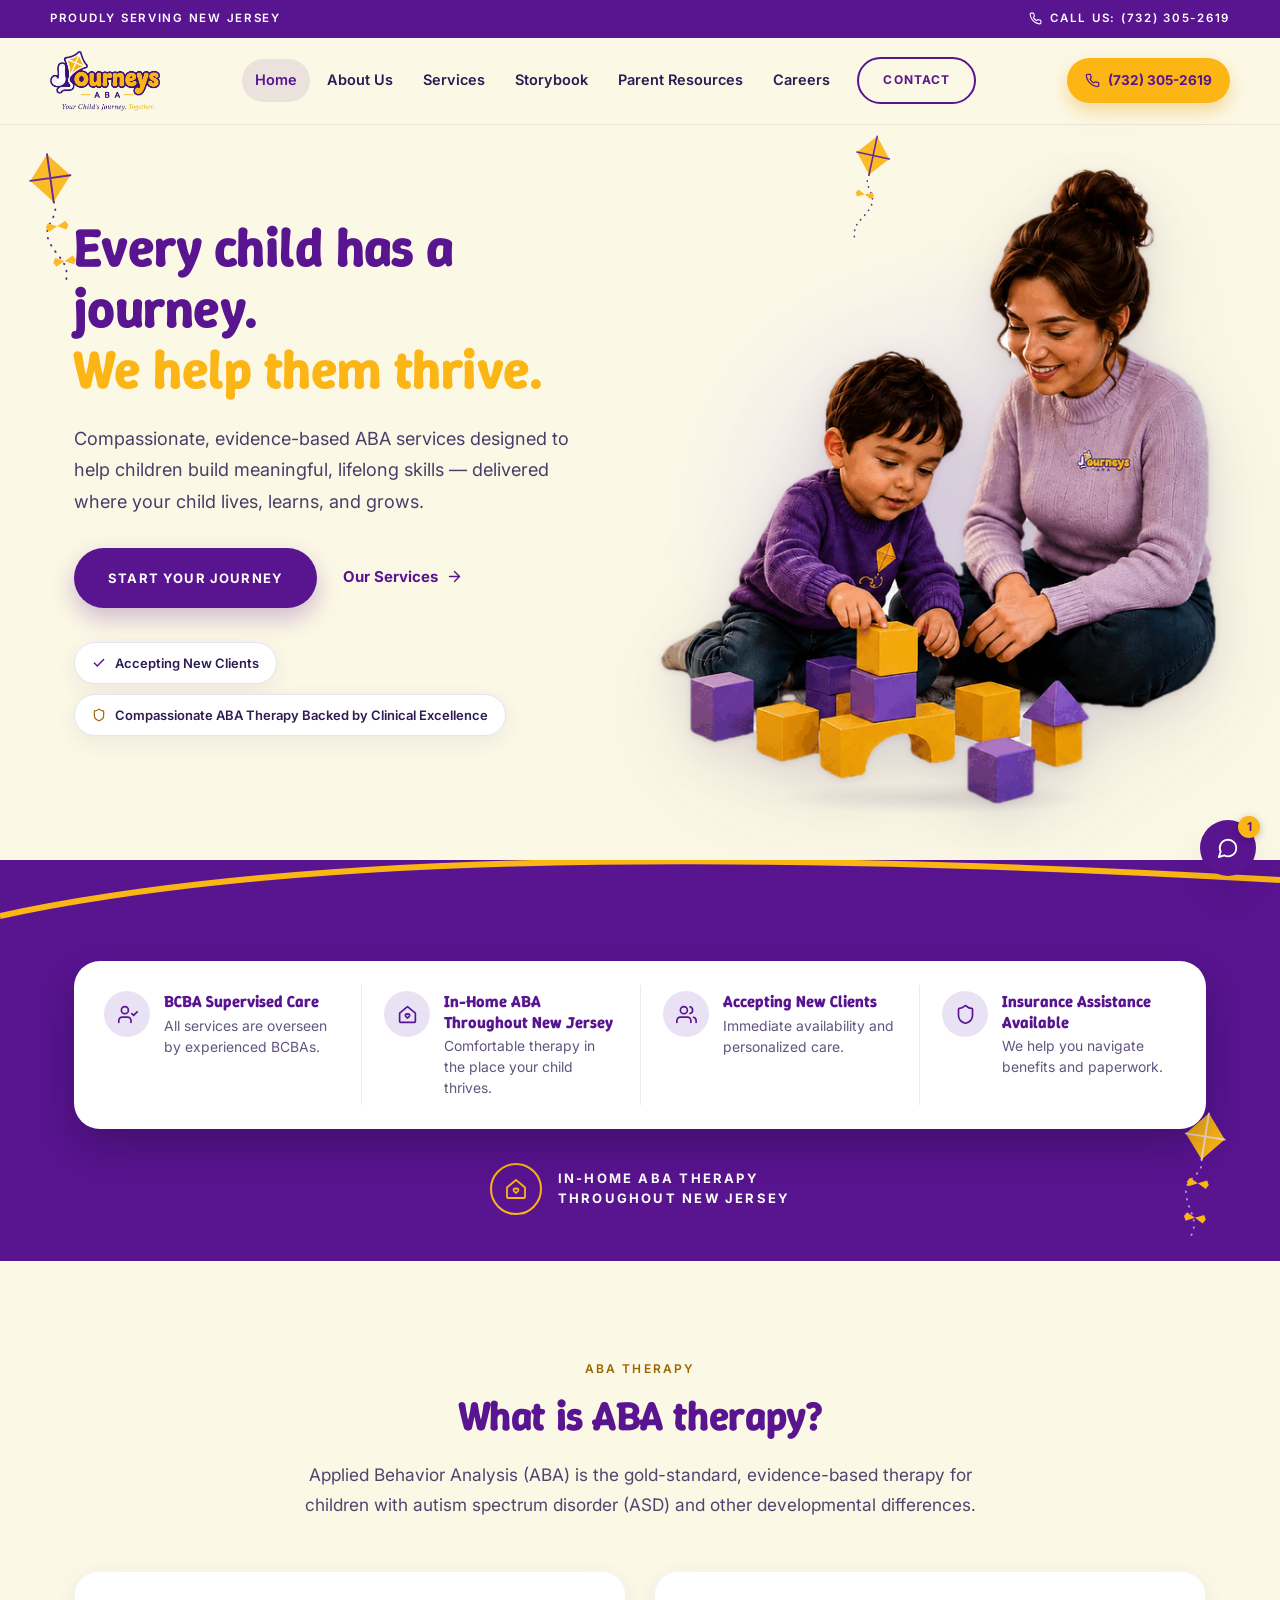
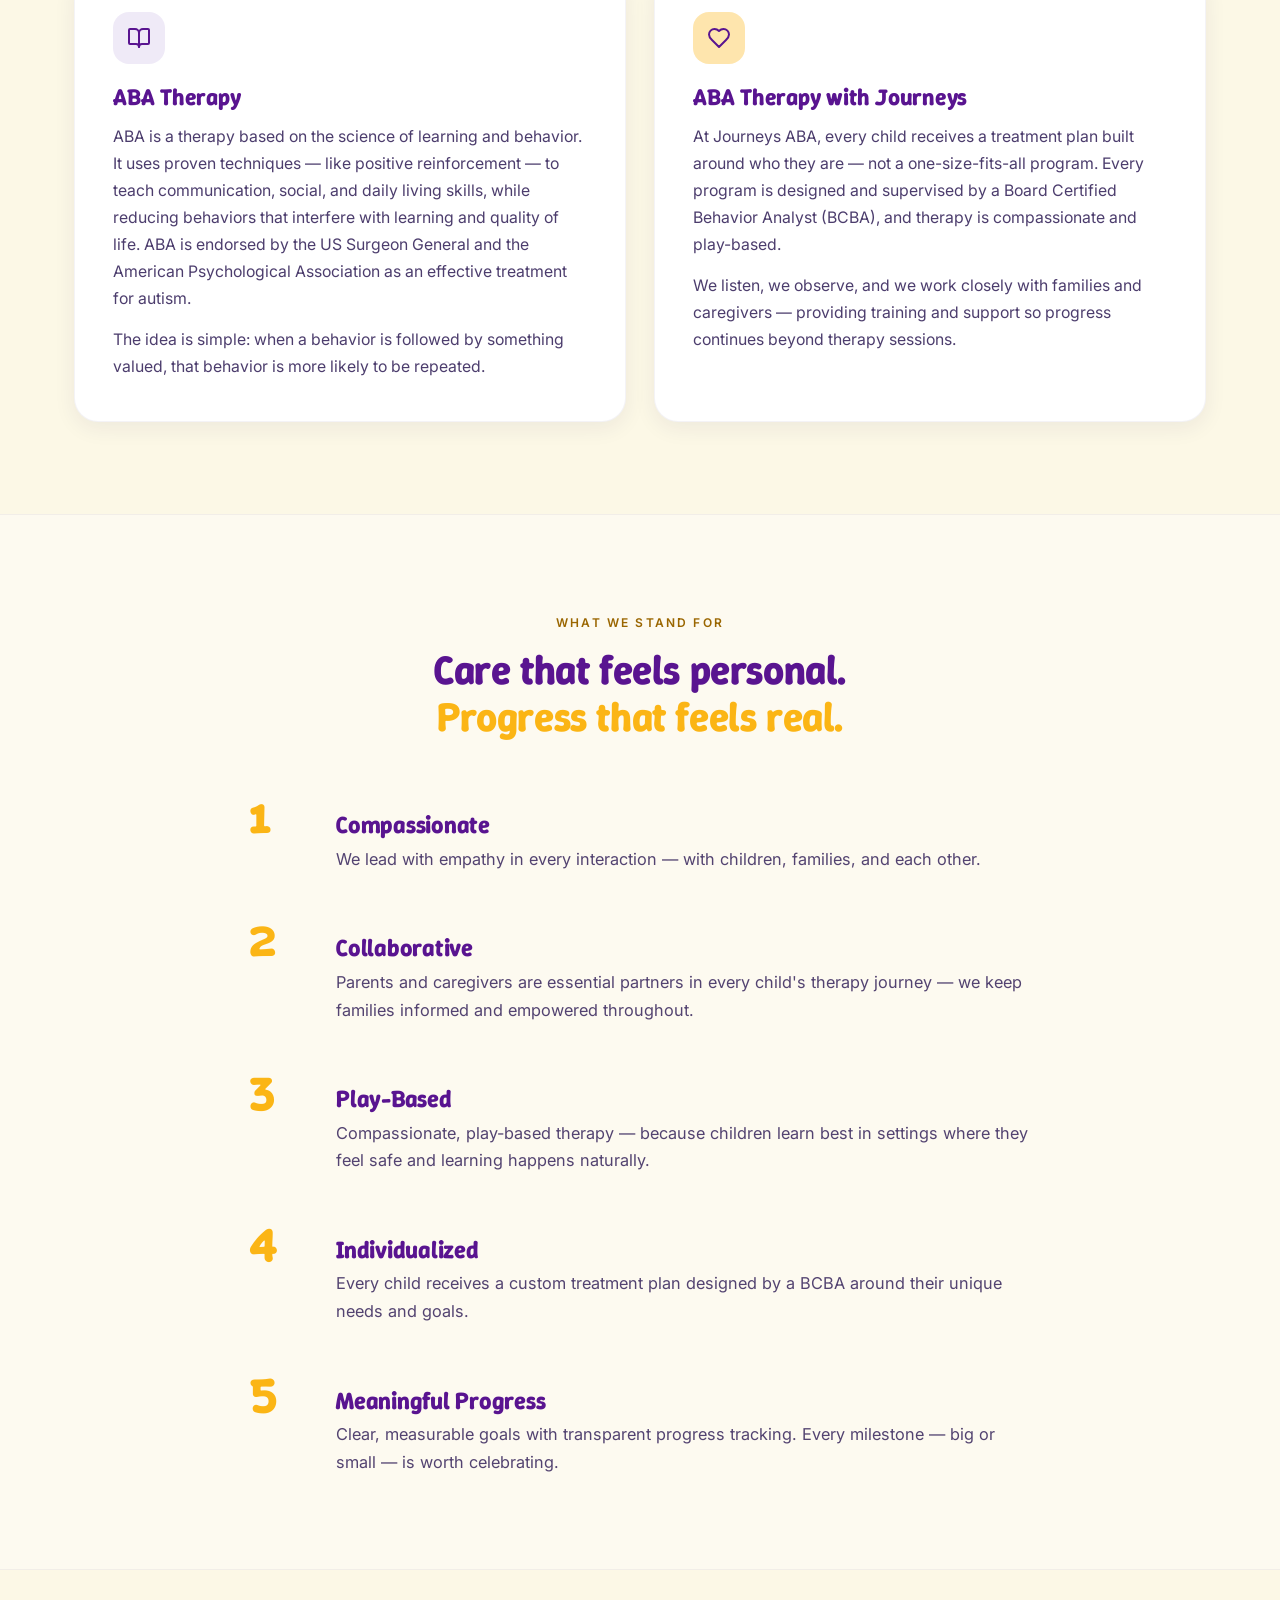
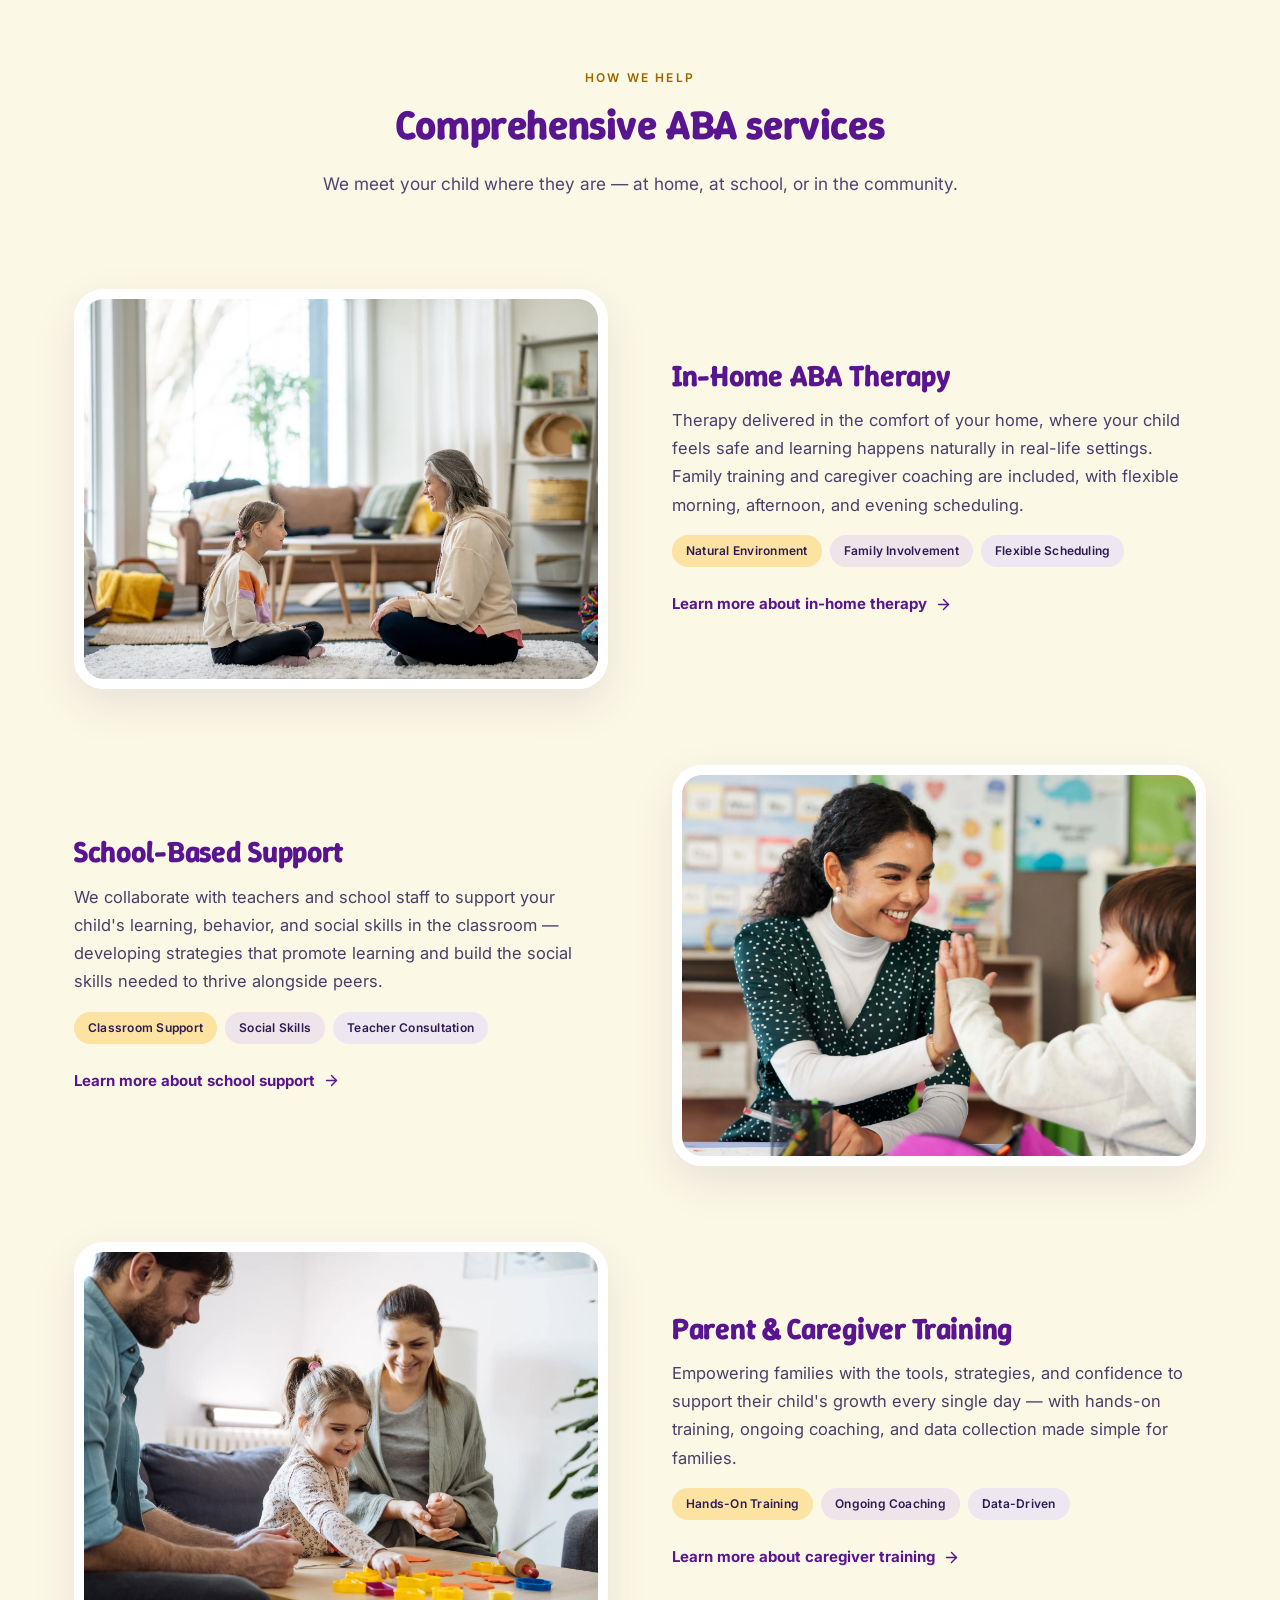
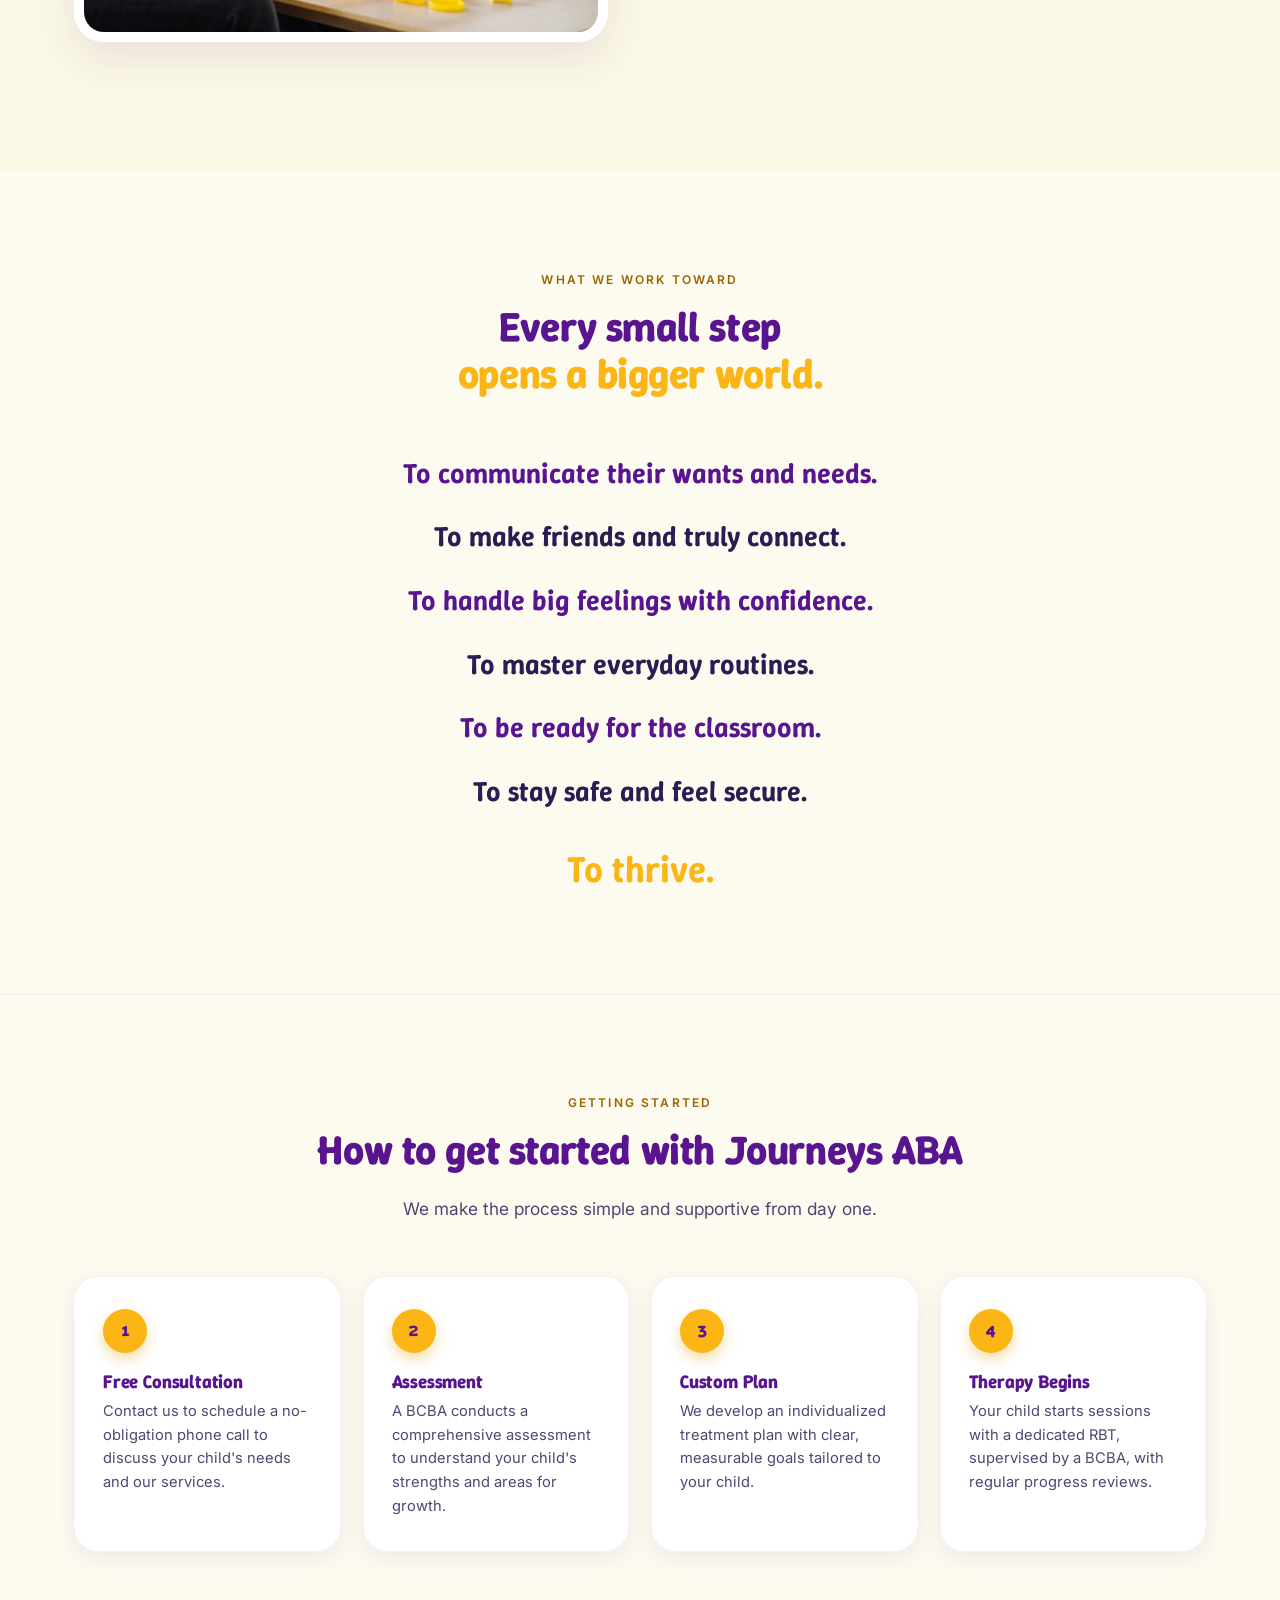
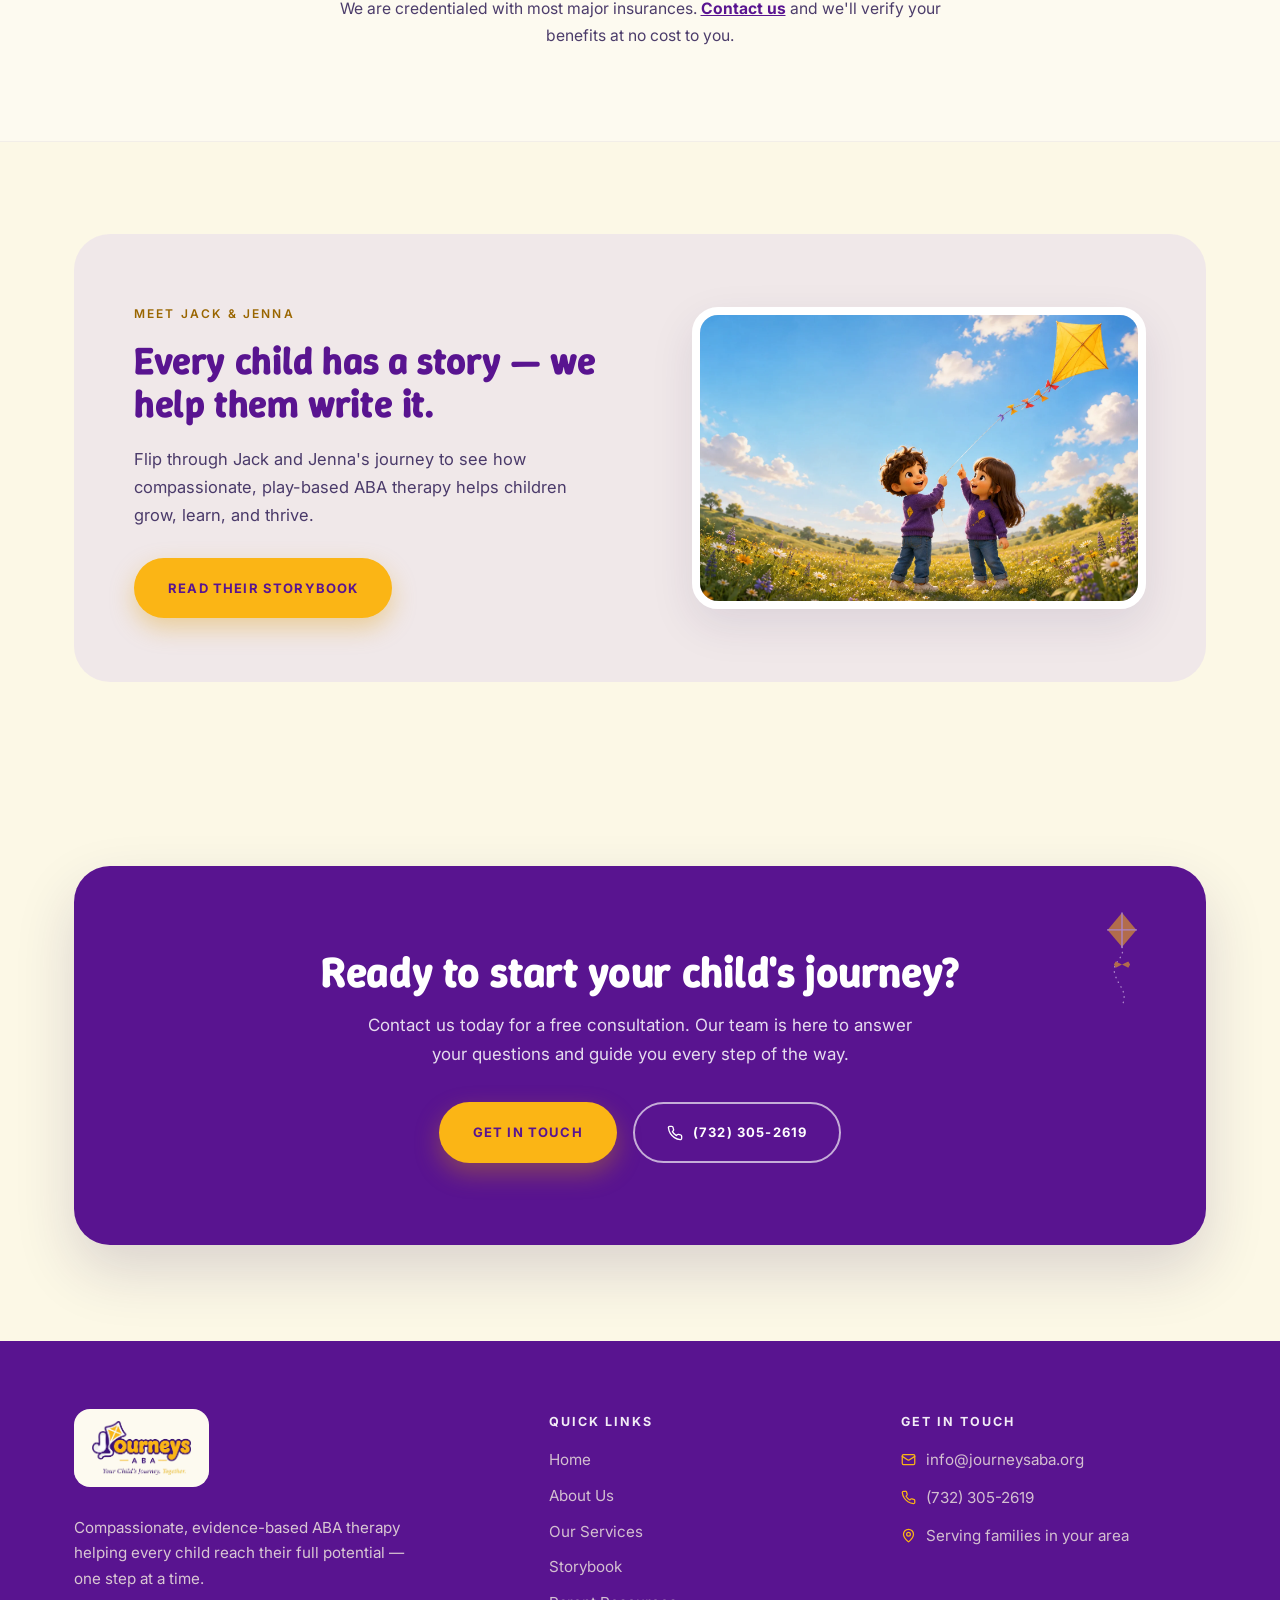
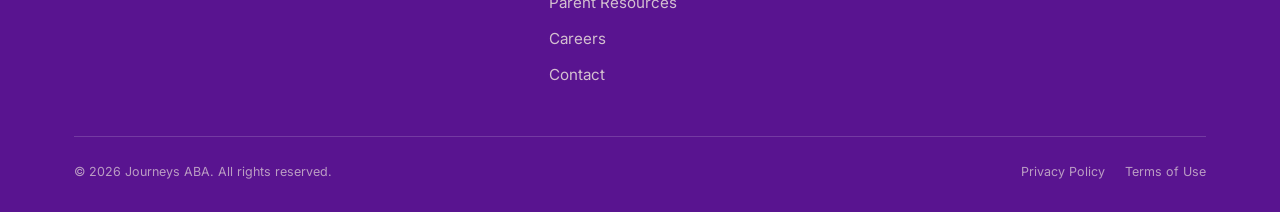
==== commit dde44bb0: "Hero v10: Malky's own interaction image, logo on the sweater She sent "Journeys-ABA-Website-Image.pn" ====
--- a/index.html
+++ b/index.html
@@ -96,8 +96,8 @@
 
         <div class="hero-art reveal" style="--d:.1s">
           <picture>
-            <source srcset="images/home-hero-cutout-v9.webp" type="image/webp">
-            <img src="images/home-hero-cutout-v9.jpg" alt="A Journeys ABA therapist and a young boy in a purple kite sweater smiling together beside a tower of purple and gold blocks" fetchpriority="high" width="1100" height="1117">
+            <source srcset="images/home-hero-cutout-v10.webp" type="image/webp">
+            <img src="images/home-hero-cutout-v10.jpg" alt="A Journeys ABA therapist in a Journeys sweater helping a young boy build a tower of purple and gold blocks" fetchpriority="high" width="1240" height="1411">
           </picture>
         </div>
         </div>
